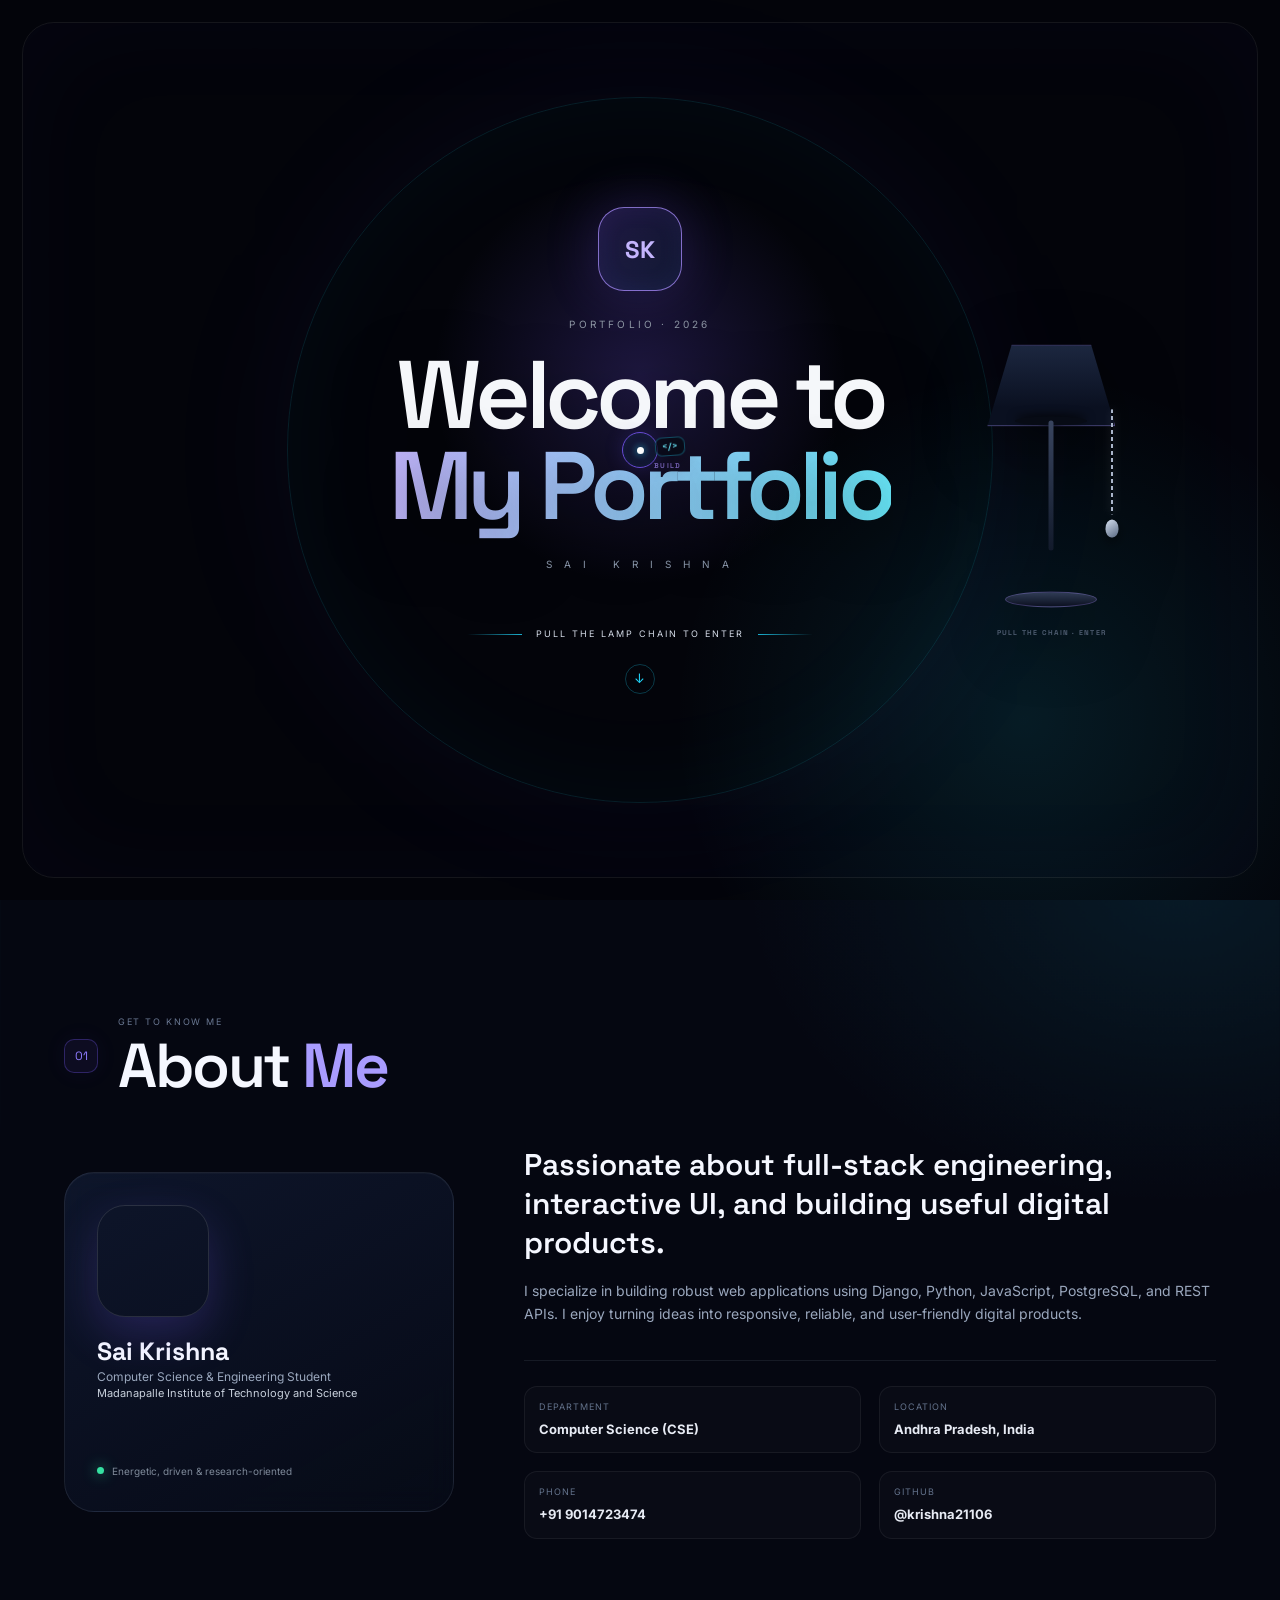
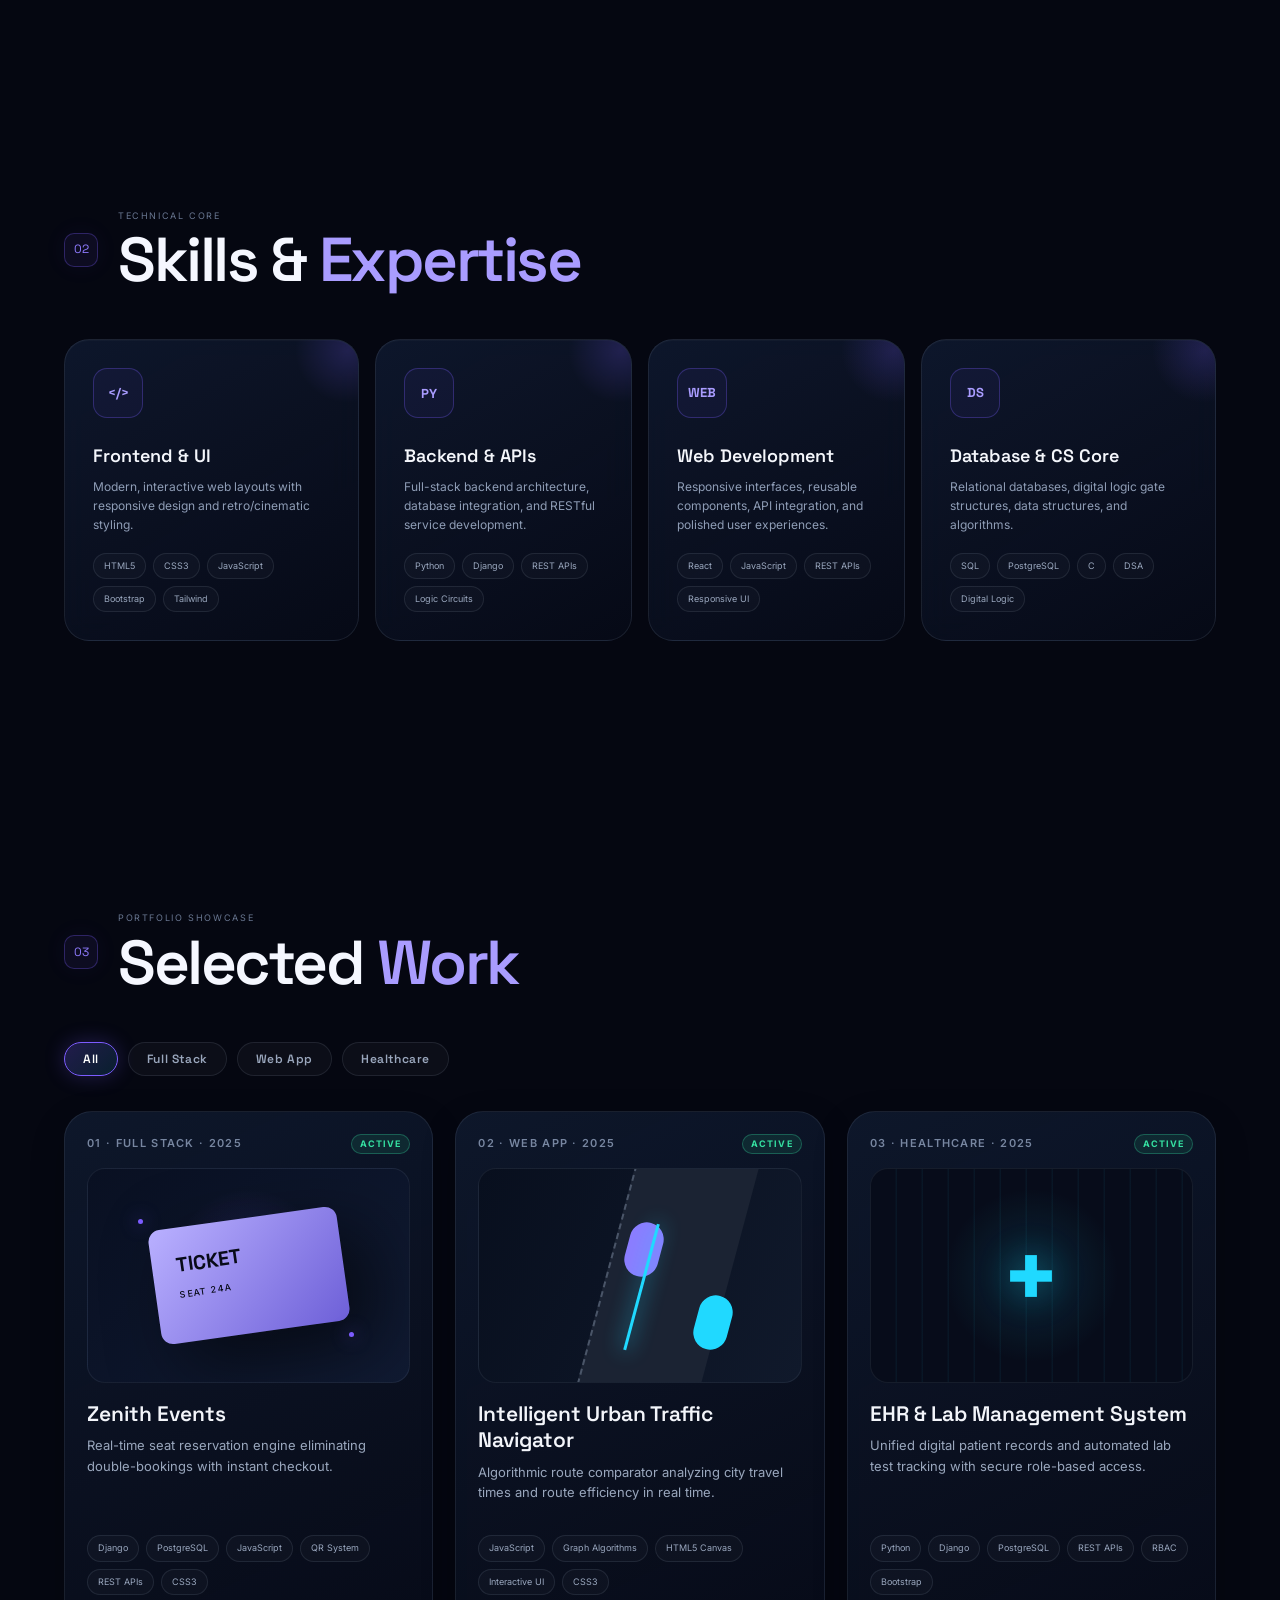
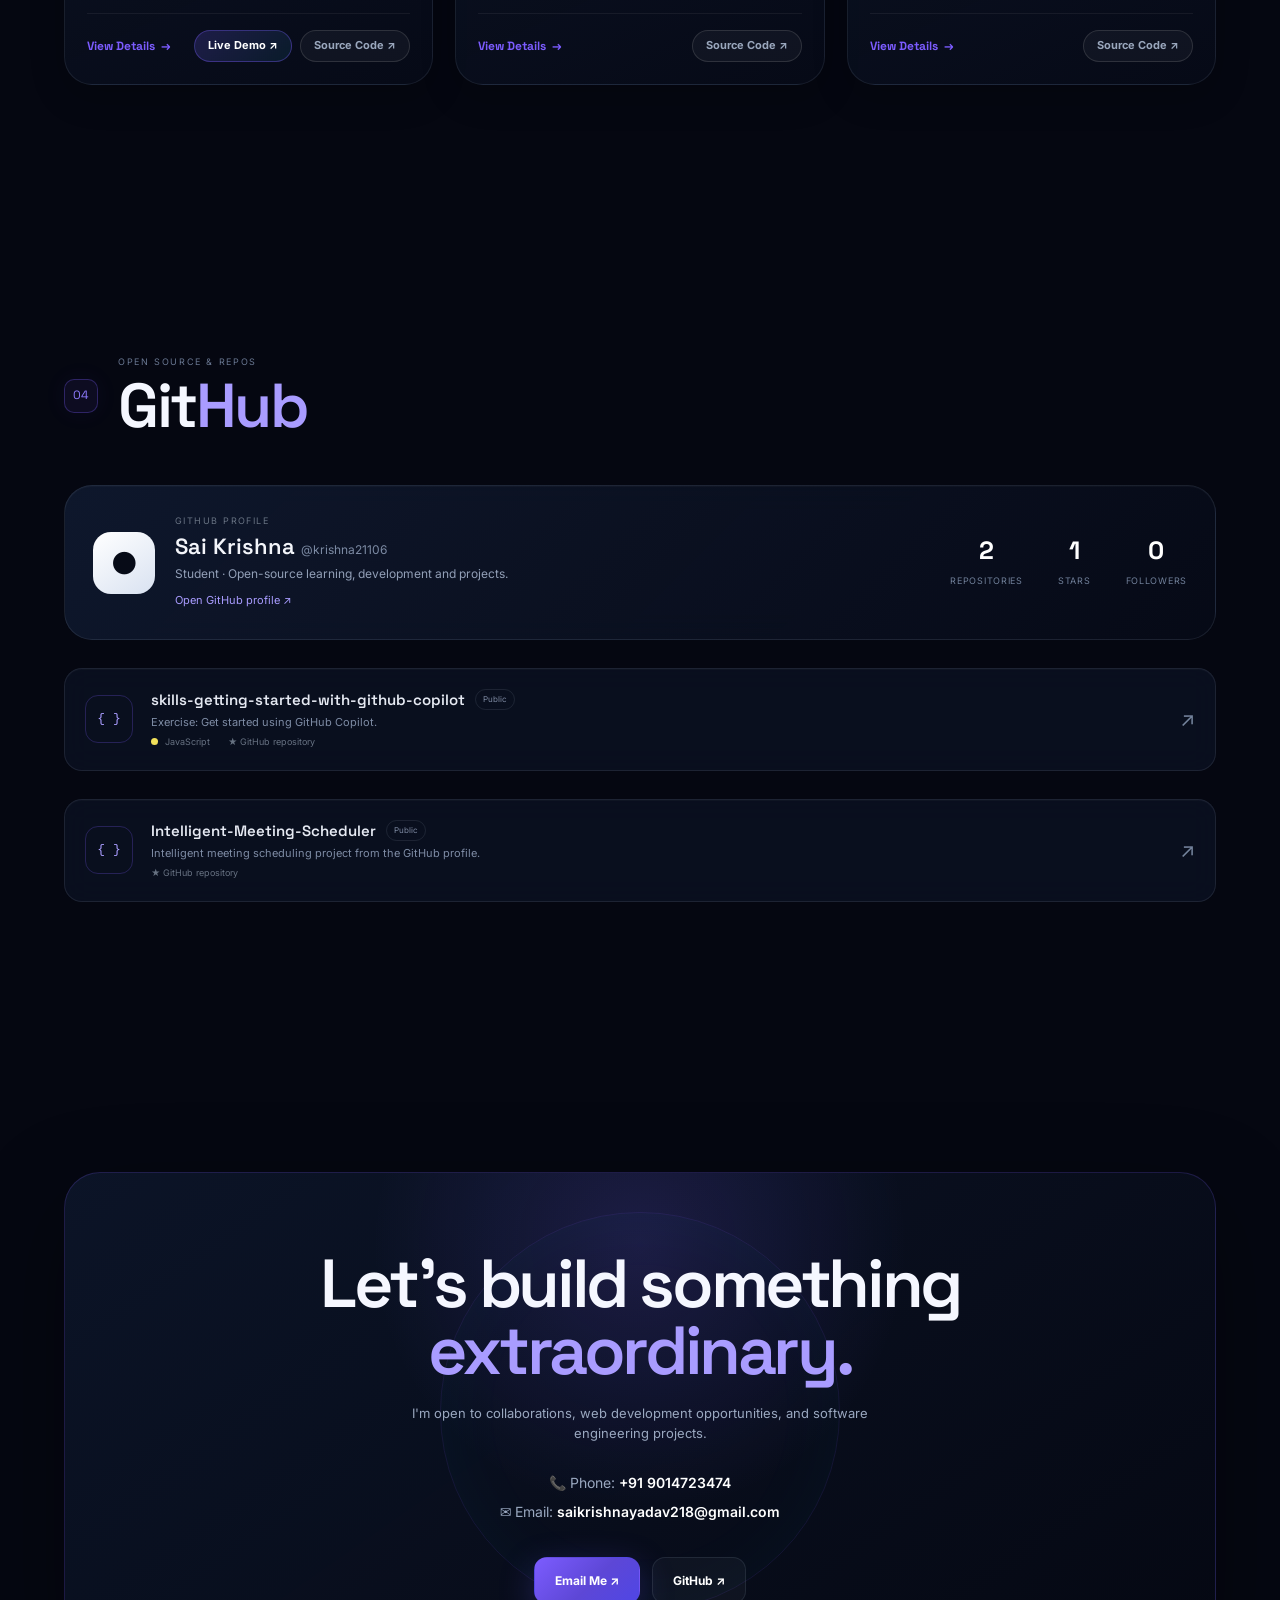
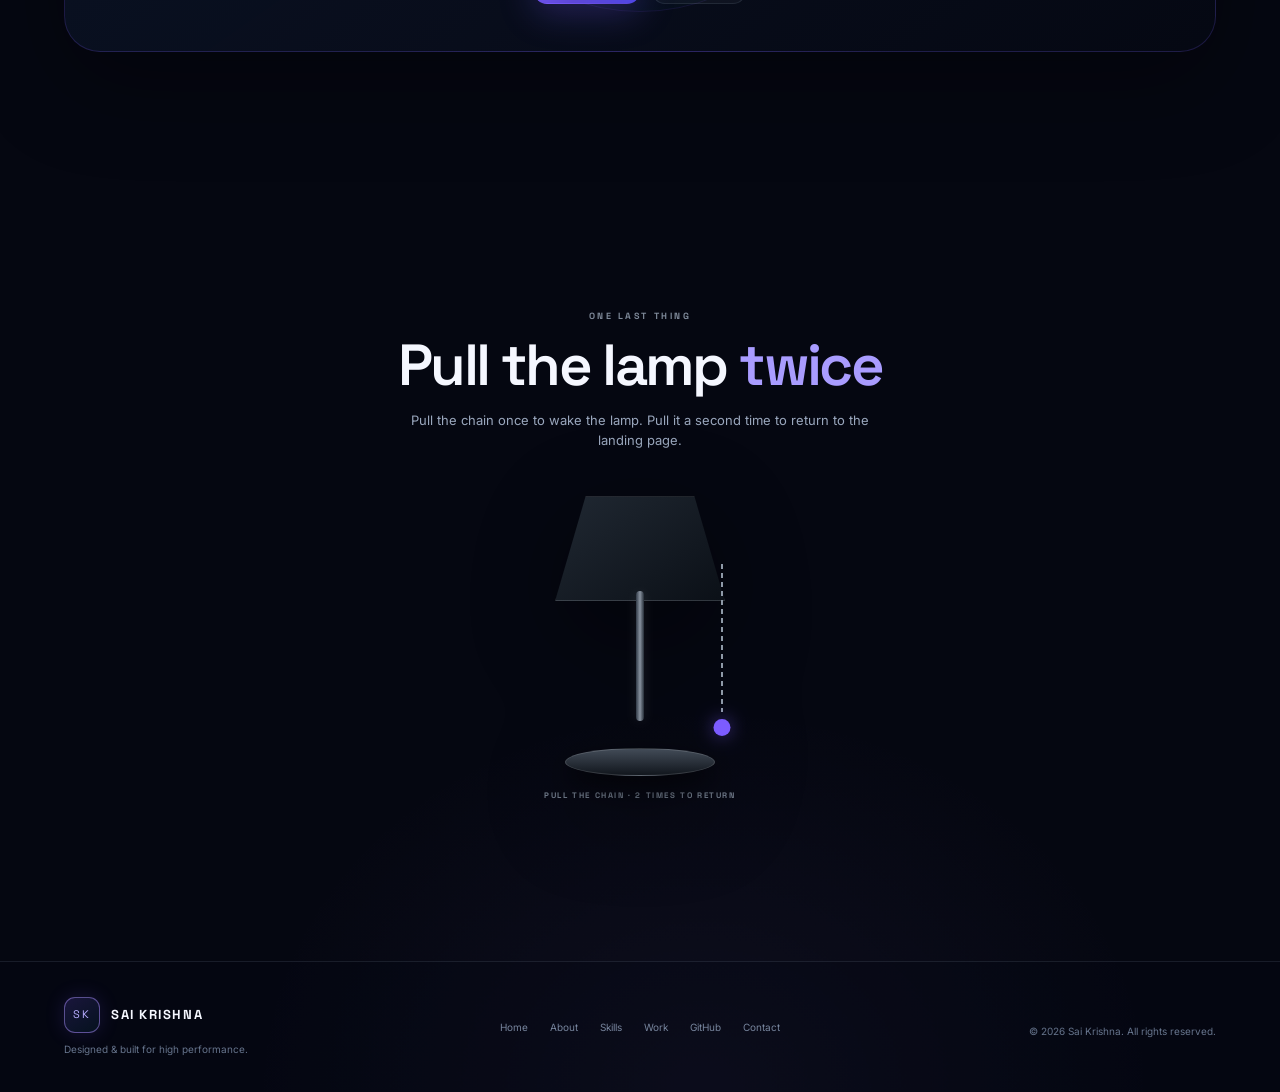
==== index.html @ b384d9ae "Update portfolio project" ====
<!DOCTYPE html>
<html lang="en">
<head>
  <meta charset="UTF-8" />
  <meta name="viewport" content="width=device-width, initial-scale=1.0" />
  <meta name="description" content="Sai Krishna — Computer Science & Engineering Student, Full-Stack Developer, and Interactive Web Portfolio." />
  <title>Sai Krishna | Computer Science Portfolio</title>
  <link rel="icon" href="data:image/svg+xml,<svg xmlns='http://www.w3.org/2000/svg' viewBox='0 0 100 100'><text y='.9em' font-size='90'>🚀</text></svg>">
  <link rel="preconnect" href="https://fonts.googleapis.com">
  <link rel="preconnect" href="https://fonts.gstatic.com" crossorigin>
  <link rel="preload" as="style" href="https://fonts.googleapis.com/css2?family=Inter:wght@400;500;600;700;800&family=Space+Grotesk:wght@500;600;700;800&display=swap">
  <link href="https://fonts.googleapis.com/css2?family=Inter:wght@400;500;600;700;800&family=Space+Grotesk:wght@500;600;700;800&display=swap" rel="stylesheet" media="print" onload="this.media='all'">
  <noscript><link rel="stylesheet" href="https://fonts.googleapis.com/css2?family=Inter:wght@400;500;600;700;800&family=Space+Grotesk:wght@500;600;700;800&display=swap"></noscript>
  <link rel="stylesheet" href="style.css" />
</head>
<body class="lamp-pending">
  <div class="welcome-screen" id="welcomeScreen" aria-label="Portfolio welcome screen">
    <div class="welcome-content">
      <div class="welcome-mark">SK</div>
      <p class="welcome-eyebrow">PORTFOLIO · 2026</p>
      <h1>Welcome to<br><span>My Portfolio</span></h1>
      <p class="welcome-name">S A I &nbsp; K R I S H N A</p>
      <div class="welcome-enter">
        <span class="welcome-line"></span>
        <span>PULL THE LAMP CHAIN TO ENTER</span>
        <span class="welcome-line"></span>
      </div>
      <div class="welcome-scroll">↓</div>
    </div>

    <div class="welcome-lamp" id="welcomeLamp" aria-hidden="true">
      <div class="lamp-shade">
        <span class="lamp-glow"></span>
      </div>
      <div class="lamp-stem"></div>
      <div class="lamp-base"></div>
      <button class="lamp-chain" id="lampChain" tabindex="0" type="button" aria-label="Pull lamp chain to enter portfolio">
        <span class="chain-line"></span>
        <span class="chain-knob"></span>
      </button>
      <span class="lamp-hint">PULL THE CHAIN · ENTER</span>
    </div>
  </div>

  <canvas id="space"></canvas>
  <div class="cursor-glow" id="cursorGlow"></div>

  <!-- Creative Web-Developer Cursor -->
  <div class="dev-cursor" id="devCursor" aria-hidden="true">
    <span class="cursor-core"></span>
    <span class="cursor-ring"></span>
    <span class="cursor-code">&lt;/&gt;</span>
    <span class="cursor-label">BUILD</span>
  </div>

  <header class="navbar" id="navbar">
    <a class="brand" href="#home"><span>SK</span><b>SAI KRISHNA</b></a>
    <button class="menu-btn" id="menuBtn" type="button" aria-label="Toggle navigation menu" aria-expanded="false" aria-controls="navLinks">☰</button>
    <nav id="navLinks" aria-label="Main Navigation">
      <a href="#home" class="active">Home</a>
      <a href="#about">About</a>
      <a href="#skills">Skills</a>
      <a href="#projects">Work</a>
      <a href="#github">GitHub</a>
      <a href="#contact">Contact</a>
    </nav>
    <a class="nav-cta magnetic" href="#contact">Let's Talk <span>↗</span></a>
  </header>

  <main>
    <section class="hero section" id="home">
      <!-- Cinematic Ambient Light Bloom -->
      <div class="hero-light-bloom" id="heroLightBloom" aria-hidden="true"></div>

      <div class="hero-copy" id="heroCopy">
        <div class="hero-badge"><i class="pulse-dot"></i><span>OPEN TO OPPORTUNITIES</span><b>2026</b></div>
        <div class="eyebrow"><i class="pulse-dot"></i> COMPUTER SCIENCE & ENGINEERING · CSE</div>
        <div class="hero-heading-group">
          <span class="hero-greeting">Hi, I'm</span>
          <h1 class="hero-name" id="heroName" aria-label="Sai Krishna">Sai Krishna</h1>
        </div>
        <h2 class="hero-tagline">Building <span class="typewriter-text"><span id="typewriter"></span><span class="cursor-pipe">|</span></span> digital experiences.</h2>
        <p class="hero-text">A Computer Science student passionate about full-stack web applications, interactive interfaces, backend development, and practical software projects.</p>
        <div class="hero-actions">
          <a class="btn primary magnetic" href="#projects">Explore Work <span class="arrow">→</span></a>
          <a class="btn ghost magnetic" href="https://github.com/krishna21106" target="_blank" rel="noopener">GitHub Profile ↗</a>
        </div>
        <div class="quick-stats">
          <div><strong>GITHUB</strong><small>@krishna21106</small></div>
          <div><strong>CSE</strong><small>Department</small></div>
          <div><strong class="gradient-text">WEB DEV</strong><small>Development Focus</small></div>
        </div>
      </div>

      <div class="hero-visual" id="heroVisual">
        <div class="orbit orbit-a"></div>
        <div class="orbit orbit-b"></div>
        <div class="orbit orbit-c"></div>
        <div class="core-card tilt" id="heroCoreCard">
          <div class="core-grid"></div>
          <div class="core">
            <span class="core-ring ring-1"></span>
            <span class="core-ring ring-2"></span>
            <span class="core-ring ring-3"></span>
            <!-- Animated SVG Gradient Stroke Ring -->
            <svg class="portrait-ring-svg" viewBox="0 0 260 260" aria-hidden="true">
              <defs>
                <linearGradient id="ringGrad" x1="0%" y1="0%" x2="100%" y2="100%">
                  <stop offset="0%" stop-color="#7c5cff" />
                  <stop offset="50%" stop-color="#20d9ff" />
                  <stop offset="100%" stop-color="#a78bfa" />
                </linearGradient>
              </defs>
              <circle class="portrait-ring-circle" cx="130" cy="130" r="126" />
            </svg>
            <button class="core-letter profile-core profile-reveal-target" id="profileReveal" type="button" aria-label="Touch to reveal profile image">
              <img src="assets/profile.png" alt="Sai Krishna - Computer Science Student" decoding="async" loading="lazy" />
              <span class="profile-reveal-hint"><b>+</b><small>TOUCH<br>TO REVEAL</small></span>
            </button>
          </div>
          <span class="node node-1 float-anim">Django</span>
          <span class="node node-2 float-anim delay-1">JavaScript</span>
          <span class="node node-3 float-anim delay-2">Python</span>
          <span class="node node-4 float-anim delay-3">PostgreSQL</span>
          <div class="profile-caption"><span>SAI KRISHNA</span><b>CREATIVE ENGINEER</b></div>
          <div class="visual-label"><span>PORTFOLIO STATUS</span><b class="online-pulse">● AVAILABLE</b></div>
        </div>
      </div>
    </section>

    <section class="section about" id="about">
      <div class="section-heading reveal" style="--i: 0">
        <span class="section-number">01</span>
        <div><p>GET TO KNOW ME</p><h2>About <span>Me</span></h2></div>
      </div>
      <div class="about-grid">
        <div class="about-card glass reveal tilt" style="--i: 1">
          <div class="avatar"><img src="assets/profile.png" alt="Sai Krishna portrait" decoding="async" loading="lazy" /></div>
          <div>
            <h3>Sai Krishna</h3>
            <p>Computer Science & Engineering Student</p>
            <p class="college-name">Madanapalle Institute of Technology and Science</p>
          </div>
          <div class="status"><i class="pulse-dot"></i> Energetic, driven & research-oriented</div>
        </div>
        <div class="about-copy reveal" style="--i: 2">
          <p class="lead">Passionate about full-stack engineering, interactive UI, and building useful digital products.</p>
          <p>I specialize in building robust web applications using Django, Python, JavaScript, PostgreSQL, and REST APIs. I enjoy turning ideas into responsive, reliable, and user-friendly digital products.</p>
          <div class="info-row">
            <div><span>Department</span><b>Computer Science (CSE)</b></div>
            <div><span>Location</span><b>Andhra Pradesh, India</b></div>
            <div><span>Phone</span><b>+91 9014723474</b></div>
            <div><span>GitHub</span><b>@krishna21106</b></div>
          </div>
        </div>
      </div>
    </section>

    <section class="section" id="skills">
      <div class="section-heading reveal" style="--i: 0">
        <span class="section-number">02</span>
        <div><p>TECHNICAL CORE</p><h2>Skills & <span>Expertise</span></h2></div>
      </div>
      <div class="skills-grid">
        <article class="skill-card glass reveal tilt" style="--i: 1">
          <div class="skill-icon">&lt;/&gt;</div>
          <h3>Frontend & UI</h3>
          <p>Modern, interactive web layouts with responsive design and retro/cinematic styling.</p>
          <div class="chips"><span>HTML5</span><span>CSS3</span><span>JavaScript</span><span>Bootstrap</span><span>Tailwind</span></div>
        </article>
        <article class="skill-card glass reveal tilt" style="--i: 2">
          <div class="skill-icon">PY</div>
          <h3>Backend & APIs</h3>
          <p>Full-stack backend architecture, database integration, and RESTful service development.</p>
          <div class="chips"><span>Python</span><span>Django</span><span>REST APIs</span><span>Logic Circuits</span></div>
        </article>
        <article class="skill-card glass reveal tilt" style="--i: 3">
          <div class="skill-icon">WEB</div>
          <h3>Web Development</h3>
          <p>Responsive interfaces, reusable components, API integration, and polished user experiences.</p>
          <div class="chips"><span>React</span><span>JavaScript</span><span>REST APIs</span><span>Responsive UI</span></div>
        </article>
        <article class="skill-card glass reveal tilt" style="--i: 4">
          <div class="skill-icon">DS</div>
          <h3>Database & CS Core</h3>
          <p>Relational databases, digital logic gate structures, data structures, and algorithms.</p>
          <div class="chips"><span>SQL</span><span>PostgreSQL</span><span>C</span><span>DSA</span><span>Digital Logic</span></div>
        </article>
      </div>
    </section>

    <section class="section projects" id="projects">
      <div class="section-heading reveal" style="--i: 0">
        <span class="section-number">03</span>
        <div><p>PORTFOLIO SHOWCASE</p><h2>Selected <span>Work</span></h2></div>
      </div>

      <div class="project-filters reveal" style="--i: 1" role="tablist" aria-label="Filter projects by category">
        <button class="filter-pill active" data-filter="all" type="button" role="tab" aria-selected="true">All</button>
        <button class="filter-pill" data-filter="Full Stack" type="button" role="tab" aria-selected="false">Full Stack</button>
        <button class="filter-pill" data-filter="Web App" type="button" role="tab" aria-selected="false">Web App</button>
        <button class="filter-pill" data-filter="Healthcare" type="button" role="tab" aria-selected="false">Healthcare</button>
      </div>

      <div class="project-grid" id="projectGrid" aria-live="polite">
        <!-- Data-driven project cards rendered via script.js -->
      </div>
    </section>

    <section class="section github-section" id="github">
      <div class="section-heading reveal" style="--i: 0">
        <span class="section-number">04</span>
        <div><p>OPEN SOURCE & REPOS</p><h2>Git<span>Hub</span></h2></div>
      </div>
      <div class="github-card glass reveal tilt" style="--i: 1">
        <div class="github-main">
          <div class="github-mark">●</div>
          <div>
            <p class="muted">GITHUB PROFILE</p>
            <h3>Sai Krishna <span>@krishna21106</span></h3>
            <p>Student · Open-source learning, development and projects.</p>
            <a href="https://github.com/krishna21106" target="_blank" rel="noopener" class="text-link">Open GitHub profile ↗</a>
          </div>
        </div>
        <div class="github-stats">
          <div><strong id="repoCount" class="stat-counter">2</strong><span>Repositories</span></div>
          <div><strong id="starCount" class="stat-counter">1</strong><span>Stars</span></div>
          <div><strong id="followCount" class="stat-counter">—</strong><span>Followers</span></div>
        </div>
      </div>
      <div id="githubRepos" class="github-repos">
        <div class="repo-card glass reveal tilt" style="--i: 2">
          <div class="repo-icon">{ }</div>
          <div class="repo-content">
            <div class="repo-title"><a href="https://github.com/krishna21106/skills-getting-started-with-github-copilot" target="_blank" rel="noopener">skills-getting-started-with-github-copilot</a><span class="public">Public</span></div>
            <p>Exercise: Get started using GitHub Copilot.</p>
            <div class="repo-meta"><span><i class="dot js"></i> JavaScript</span><span>★ GitHub repository</span></div>
          </div>
          <a class="repo-arrow" href="https://github.com/krishna21106/skills-getting-started-with-github-copilot" target="_blank" rel="noopener" aria-label="Open repository on GitHub">↗</a>
        </div>
        <div class="repo-card glass reveal tilt" style="--i: 3">
          <div class="repo-icon">{ }</div>
          <div class="repo-content">
            <div class="repo-title"><a href="https://github.com/krishna21106/Intelligent-Meeting-Scheduler" target="_blank" rel="noopener">Intelligent-Meeting-Scheduler</a><span class="public">Public</span></div>
            <p>Intelligent meeting scheduling project from the GitHub profile.</p>
            <div class="repo-meta"><span>★ GitHub repository</span></div>
          </div>
          <a class="repo-arrow" href="https://github.com/krishna21106/Intelligent-Meeting-Scheduler" target="_blank" rel="noopener" aria-label="Open repository on GitHub">↗</a>
        </div>
      </div>
    </section>

    <section class="section contact" id="contact">
      <div class="contact-box reveal" style="--i: 0">
        <div class="contact-orb"></div>
        <p class="eyebrow">GET IN TOUCH</p>
        <h2>Let's build something<br><span>extraordinary.</span></h2>
        <p>I'm open to collaborations, web development opportunities, and software engineering projects.</p>

        <div class="contact-info-list">
          <p>📞 Phone: <a href="tel:+919014723474" class="copy-field" data-copy="+919014723474">+91 9014723474</a></p>
          <p>✉️ Email: <a href="mailto:saikrishnayadav218@gmail.com" class="copy-field" data-copy="saikrishnayadav218@gmail.com">saikrishnayadav218@gmail.com</a></p>
        </div>

        <div class="contact-actions">
          <a class="btn primary magnetic" href="mailto:saikrishnayadav218@gmail.com">Email Me ↗</a>
          <a class="btn ghost magnetic" href="https://github.com/krishna21106" target="_blank" rel="noopener">GitHub ↗</a>
        </div>
      </div>
    </section>
  </main>

  <section class="return-lamp-section" aria-label="Return to landing page">
    <div class="return-lamp-wrap">
      <p class="return-lamp-eyebrow">ONE LAST THING</p>
      <h2>Pull the lamp <span>twice</span></h2>
      <p class="return-lamp-copy">Pull the chain once to wake the lamp. Pull it a second time to return to the landing page.</p>
      <div class="return-lamp" id="returnLamp">
        <div class="return-lamp-shade"><span></span></div>
        <div class="return-lamp-stem"></div>
        <div class="return-lamp-base"></div>
        <button class="return-lamp-chain" id="returnLampChain" type="button" aria-label="Pull lamp chain twice to return to landing page">
          <span class="return-chain-line"></span>
          <span class="return-chain-knob"></span>
        </button>
      </div>
      <span class="return-lamp-hint" id="returnLampHint">PULL THE CHAIN · 2 TIMES TO RETURN</span>
    </div>
  </section>

  <!-- Accessible Project Details Modal -->
  <div class="modal-backdrop" id="projectModal" role="dialog" aria-modal="true" aria-labelledby="modalTitle" aria-describedby="modalOutcome" aria-hidden="true">
    <div class="modal-window glass" role="document">
      <button class="modal-close" id="modalCloseBtn" type="button" aria-label="Close project details modal">&times;</button>
      <div class="modal-header">
        <div class="modal-meta">
          <span class="modal-tag" id="modalCategory">Category</span>
          <span class="modal-year" id="modalYear">Year</span>
        </div>
        <h2 id="modalTitle">Project Title</h2>
        <p class="modal-outcome" id="modalOutcome">One-line outcome</p>
      </div>
      <div class="modal-scroll-area">
        <div class="modal-section">
          <h4>The Problem</h4>
          <p id="modalProblem">Problem statement</p>
        </div>
        <div class="modal-section">
          <h4>The Solution</h4>
          <p id="modalSolution">Solution details</p>
        </div>
        <div class="modal-section">
          <h4>My Role</h4>
          <p id="modalRole">Role details</p>
        </div>
        <div class="modal-section">
          <h4>Key Features</h4>
          <ul class="modal-feature-list" id="modalFeatures"></ul>
        </div>
        <div class="modal-section">
          <h4>Key Metrics & Impact</h4>
          <p class="modal-metric-badge" id="modalMetrics">TODO: add real metric</p>
        </div>
        <div class="modal-section">
          <h4>Technologies Used</h4>
          <div class="chips" id="modalTech"></div>
        </div>
      </div>
      <div class="modal-footer" id="modalFooter">
        <!-- Rendered action links -->
      </div>
    </div>
  </div>

  <footer>
    <div><a class="brand" href="#home"><span>SK</span><b>SAI KRISHNA</b></a><p>Designed & built for high performance.</p></div>
    <div class="footer-links">
      <a href="#home">Home</a>
      <a href="#about">About</a>
      <a href="#skills">Skills</a>
      <a href="#projects">Work</a>
      <a href="#github">GitHub</a>
      <a href="#contact">Contact</a>
    </div>
    <p class="copyright">© <span id="year"></span> Sai Krishna. All rights reserved.</p>
  </footer>

  <button class="top-btn magnetic" id="topBtn" aria-label="Back to top">↑</button>
  <script src="script.js"></script>
</body>
</html>
---- style.css ----
/* =========================================================
   SAI KRISHNA PORTFOLIO — STYLESHEET
   Clean Vanilla CSS · Performance & Interaction Optimized
   ========================================================= */

:root {
  --bg: #050711;
  --bg2: #080d1c;
  --panel: rgba(13, 20, 38, 0.72);
  --panel2: rgba(18, 27, 49, 0.78);
  --text: #f5f7ff;
  --muted: #9aa7bd;
  --line: rgba(148, 163, 184, 0.14);
  --accent: #7c5cff;
  --accent2: #20d9ff;
  --accent3: #a78bfa;
  --success: #35e0a1;
  --radius: 22px;

  /* Standardized Transition Variables */
  --ease-out: cubic-bezier(0.22, 1, 0.36, 1);
  --ease-spring: cubic-bezier(0.16, 1, 0.3, 1);
  --ease-cinematic: cubic-bezier(0.16, 1, 0.3, 1);
  --ease-bloom: cubic-bezier(0.25, 1, 0.5, 1);
  --dur-fast: 0.2s;
  --dur-med: 0.45s;
  --dur-slow: 0.8s;
}

* {
  box-sizing: border-box;
  margin: 0;
  padding: 0;
  scrollbar-width: thin;
  scrollbar-color: #6d5ce7 #050711;
}

::selection {
  background: rgba(124, 92, 255, 0.35);
  color: #fff;
}

html {
  background: var(--bg);
  scroll-behavior: smooth;
  scroll-padding-top: 84px;
}

body {
  font-family: Inter, system-ui, -apple-system, sans-serif;
  background:
    radial-gradient(900px 600px at 10% 5%, rgba(124, 92, 255, 0.14), transparent 65%),
    radial-gradient(700px 520px at 92% 15%, rgba(32, 217, 255, 0.09), transparent 62%),
    radial-gradient(700px 600px at 55% 100%, rgba(167, 139, 250, 0.06), transparent 65%),
    #050711;
  color: var(--text);
  line-height: 1.6;
  overflow-x: hidden;
}

body:before {
  content: "";
  position: fixed;
  inset: 0;
  background:
    radial-gradient(circle at 30% 25%, rgba(124, 92, 255, 0.08), transparent 32%),
    radial-gradient(circle at 75% 70%, rgba(32, 217, 255, 0.06), transparent 34%);
  pointer-events: none;
  z-index: -2;
}

body:after {
  content: "";
  position: fixed;
  inset: 0;
  pointer-events: none;
  z-index: -3;
  opacity: 0.28;
  background-image:
    linear-gradient(rgba(255, 255, 255, 0.025) 1px, transparent 1px),
    linear-gradient(90deg, rgba(255, 255, 255, 0.025) 1px, transparent 1px);
  background-size: 80px 80px;
  mask-image: linear-gradient(to bottom, #000, transparent 85%);
}

a {
  color: inherit;
  text-decoration: none;
}

button {
  font: inherit;
}

/* Background Particle Canvas */
#space {
  position: fixed;
  inset: 0;
  width: 100%;
  height: 100%;
  z-index: -1;
  opacity: 0.35;
  pointer-events: none;
}

/* Cursor Glow Orb */
.cursor-glow {
  position: fixed;
  width: 420px;
  height: 420px;
  background: radial-gradient(circle, rgba(124, 92, 255, 0.13), rgba(32, 217, 255, 0.04) 35%, transparent 70%);
  border-radius: 50%;
  pointer-events: none;
  transform: translate3d(-50%, -50%, 0);
  z-index: 0;
  filter: blur(12px);
  opacity: 1;
  transition: opacity var(--dur-fast) ease;
}

/* =========================================================
   CREATIVE DEVELOPER CURSOR
   ========================================================= */
@media (pointer: fine) {
  body, body * {
    cursor: none !important;
  }

  .dev-cursor {
    position: fixed;
    left: 0;
    top: 0;
    width: 1px;
    height: 1px;
    z-index: 20000;
    pointer-events: none;
    transform: translate3d(0, 0, 0);
  }

  .cursor-core {
    position: absolute;
    width: 7px;
    height: 7px;
    left: -3.5px;
    top: -3.5px;
    border-radius: 50%;
    background: #fff;
    box-shadow: 0 0 10px #20d9ff, 0 0 24px rgba(124, 92, 255, 0.9);
    transition: transform var(--dur-fast) var(--ease-out), background-color var(--dur-fast) ease;
  }

  .cursor-ring {
    position: absolute;
    width: 36px;
    height: 36px;
    left: -18px;
    top: -18px;
    border: 1px solid rgba(124, 92, 255, 0.8);
    border-radius: 50%;
    box-shadow: inset 0 0 12px rgba(32, 217, 255, 0.12), 0 0 20px rgba(124, 92, 255, 0.15);
    transition: transform var(--dur-fast) var(--ease-out), border-color var(--dur-fast) ease;
  }

  .cursor-code {
    position: absolute;
    left: 15px;
    top: -13px;
    padding: 4px 6px;
    border: 1px solid rgba(32, 217, 255, 0.35);
    border-radius: 7px;
    background: rgba(5, 8, 18, 0.85);
    color: #67e8f9;
    font: 700 9px/1 "Space Grotesk", monospace;
    letter-spacing: .05em;
    box-shadow: 0 7px 20px rgba(0, 0, 0, 0.3);
    opacity: 0.9;
    transform: translate3d(0, 0, 0) rotate(-4deg);
    transition: transform var(--dur-fast) var(--ease-out), opacity var(--dur-fast) ease;
  }

  .cursor-label {
    position: absolute;
    left: 14px;
    top: 12px;
    font: 700 7px/1 "Space Grotesk", monospace;
    letter-spacing: .18em;
    color: #a78bfa;
    opacity: 0.65;
    transition: opacity var(--dur-fast) ease;
  }

  .dev-cursor.is-hover .cursor-ring {
    transform: scale(1.6) rotate(45deg);
    border-color: #20d9ff;
  }

  .dev-cursor.is-hover .cursor-core {
    transform: scale(1.6);
    background: #c4b5fd;
  }

  .dev-cursor.is-hover .cursor-code {
    transform: translate3d(4px, -4px, 0) rotate(4deg) scale(1.08);
    border-color: rgba(167, 139, 250, 0.65);
    opacity: 1;
  }

  .dev-cursor.is-click .cursor-ring {
    animation: cursorClick 0.45s ease-out;
  }

  @keyframes cursorClick {
    0% { transform: scale(0.7) rotate(45deg); opacity: 1; }
    100% { transform: scale(1.5) rotate(45deg); opacity: 0; }
  }

  .dev-cursor.is-hidden {
    opacity: 0;
  }

  /* Warm lamp cursor mode once lamp chain is pulled */
  body.lamp-mode .cursor-core {
    background: #ffe3a0;
    box-shadow: 0 0 10px #ffd166, 0 0 28px rgba(255, 166, 54, 0.95);
  }

  body.lamp-mode .cursor-ring {
    border-color: rgba(255, 194, 87, 0.95);
    box-shadow: inset 0 0 14px rgba(255, 214, 125, 0.14), 0 0 24px rgba(255, 164, 54, 0.22);
  }

  body.lamp-mode .cursor-code {
    color: #ffd166;
    border-color: rgba(255, 193, 76, 0.55);
    background: rgba(22, 13, 5, 0.88);
  }

  body.lamp-mode .cursor-label {
    color: #ffcf70;
  }

  body.lamp-mode .dev-cursor.is-hover .cursor-ring {
    border-color: #ffe0a0;
  }
}

@media (pointer: coarse) {
  .dev-cursor { display: none; }
}

/* =========================================================
   WELCOME SCREEN & LANDING LAMP INTERACTION
   ========================================================= */
.welcome-screen {
  position: fixed;
  inset: 0;
  z-index: 10000;
  display: grid;
  place-items: center;
  overflow: hidden;
  background:
    radial-gradient(circle at 50% 42%, rgba(124, 92, 255, 0.22), transparent 25%),
    radial-gradient(circle at 80% 80%, rgba(32, 217, 255, 0.11), transparent 28%),
    #03040a;
  opacity: 1;
  visibility: visible;
  transition: opacity var(--dur-slow) var(--ease-out), visibility var(--dur-slow);
}

.welcome-screen:before {
  content: "";
  position: absolute;
  inset: 22px;
  border: 1px solid rgba(255, 255, 255, 0.07);
  border-radius: 32px;
  box-shadow: inset 0 0 120px rgba(124, 92, 255, 0.035);
  pointer-events: none;
}

.welcome-screen:after {
  content: "";
  position: absolute;
  width: 55vw;
  height: 55vw;
  max-width: 720px;
  max-height: 720px;
  border: 1px solid rgba(32, 217, 255, 0.12);
  border-radius: 50%;
  box-shadow: 0 0 150px rgba(124, 92, 255, 0.06), inset 0 0 120px rgba(32, 217, 255, 0.04);
  animation: welcomeOrbit 16s linear infinite;
  pointer-events: none;
}

.welcome-screen.entered {
  opacity: 0;
  visibility: hidden;
  pointer-events: none;
}

.welcome-content {
  position: relative;
  z-index: 2;
  text-align: center;
  padding: 30px;
  animation: welcomeIn 1.1s var(--ease-out) both;
}

.welcome-mark {
  width: 84px;
  height: 84px;
  margin: 0 auto 25px;
  display: grid;
  place-items: center;
  border: 1px solid rgba(167, 139, 250, 0.75);
  border-radius: 26px;
  color: #c4b5fd;
  background: linear-gradient(145deg, rgba(124, 92, 255, 0.2), rgba(32, 217, 255, 0.06));
  font: 700 24px "Space Grotesk", sans-serif;
  box-shadow: 0 0 55px rgba(124, 92, 255, 0.2), inset 0 0 25px rgba(124, 92, 255, 0.08);
  animation: welcomePulse 2.8s ease-in-out infinite;
}

.welcome-eyebrow {
  color: #8c95a3;
  font-size: 10px;
  letter-spacing: .32em;
  margin-bottom: 18px;
}

.welcome-content h1 {
  font: 600 clamp(52px, 8vw, 96px)/0.95 "Space Grotesk", sans-serif;
  letter-spacing: -.06em;
  color: #f5f7fa;
  text-shadow: 0 18px 70px rgba(0, 0, 0, 0.45);
}

.welcome-content h1 span {
  background: linear-gradient(100deg, #c4b5fd, #67e8f9);
  -webkit-background-clip: text;
  background-clip: text;
  -webkit-text-fill-color: transparent;
}

.welcome-name {
  margin-top: 24px;
  color: #8895a8;
  font-size: 10px;
  letter-spacing: .45em;
}

.welcome-enter {
  margin-top: 55px;
  display: flex;
  align-items: center;
  justify-content: center;
  gap: 14px;
  color: #c3cad6;
  font-size: 9px;
  letter-spacing: .22em;
  animation: welcomeHint 2s ease-in-out infinite;
}

.welcome-enter span:nth-child(2) {
  color: #d4dbe7;
  text-shadow: 0 0 14px rgba(255, 255, 255, 0.08);
}

.welcome-line {
  width: 55px;
  height: 1px;
  background: linear-gradient(90deg, transparent, rgba(32, 217, 255, 0.8));
}

.welcome-line:last-child {
  background: linear-gradient(90deg, rgba(32, 217, 255, 0.8), transparent);
}

.welcome-scroll {
  margin: 22px auto 0;
  width: 30px;
  height: 30px;
  display: grid;
  place-items: center;
  border: 1px solid rgba(32, 217, 255, 0.25);
  border-radius: 50%;
  color: #20d9ff;
  font-size: 13px;
}

@keyframes welcomeIn {
  from { opacity: 0; transform: translate3d(0, 24px, 0) scale(0.97); }
  to { opacity: 1; transform: translate3d(0, 0, 0) scale(1); }
}

@keyframes welcomePulse {
  0%, 100% { transform: scale(1); box-shadow: 0 0 35px rgba(124, 92, 255, 0.15); }
  50% { transform: scale(1.05); box-shadow: 0 0 65px rgba(124, 92, 255, 0.3); }
}

@keyframes welcomeOrbit {
  to { transform: rotate(360deg); }
}

@keyframes welcomeHint {
  0%, 100% { opacity: 0.6; transform: translate3d(0, 0, 0); }
  50% { opacity: 1; transform: translate3d(0, 4px, 0); }
}

/* Landing Lamp */
.welcome-lamp {
  position: absolute;
  z-index: 3;
  right: clamp(7vw, 12vw, 16vw);
  top: 50%;
  width: 150px;
  height: 280px;
  transform: translateY(-42%);
  pointer-events: none;
  filter: drop-shadow(0 20px 35px rgba(0, 0, 0, 0.45));
}

.lamp-shade {
  position: absolute;
  left: 50%;
  top: 12px;
  width: 128px;
  height: 82px;
  transform: translateX(-50%);
  background: linear-gradient(180deg, #1c2740, #0a1020 78%);
  clip-path: polygon(19% 0, 81% 0, 100% 100%, 0 100%);
  border: 1px solid rgba(167, 139, 250, 0.4);
  transition: background-color var(--dur-slow) ease, box-shadow var(--dur-slow) ease;
}

.lamp-shade:after {
  content: "";
  position: absolute;
  left: 50%;
  bottom: 0;
  width: 72px;
  height: 9px;
  transform: translateX(-50%);
  border-radius: 50%;
  background: #070b15;
  box-shadow: 0 -2px 8px rgba(0, 0, 0, 0.7);
}

.lamp-glow {
  position: absolute;
  left: 50%;
  bottom: -7px;
  width: 95px;
  height: 120px;
  transform: translateX(-50%);
  background: radial-gradient(ellipse at top, rgba(255, 221, 125, 0.95), rgba(255, 183, 77, 0.32) 35%, transparent 72%);
  opacity: 0;
  filter: blur(4px);
  transition: opacity var(--dur-slow) ease;
}

.lamp-stem {
  position: absolute;
  left: 50%;
  top: 88px;
  width: 5px;
  height: 130px;
  transform: translateX(-50%);
  border-radius: 99px;
  background: linear-gradient(#39455f, #121a2b);
}

.lamp-base {
  position: absolute;
  left: 50%;
  bottom: 5px;
  width: 92px;
  height: 16px;
  transform: translateX(-50%);
  border-radius: 50%;
  background: linear-gradient(180deg, #303c55, #0b1020);
  border: 1px solid rgba(167, 139, 250, 0.3);
}

.lamp-chain {
  position: absolute;
  left: 50%;
  top: 77px;
  width: 26px;
  height: 140px;
  transform: translateX(48px);
  border: 0;
  background: transparent;
  padding: 0;
  pointer-events: auto;
  cursor: pointer;
}

.chain-line {
  position: absolute;
  left: 50%;
  top: 0;
  width: 2px;
  height: 105px;
  transform: translateX(-50%);
  background: repeating-linear-gradient(180deg, #aab5ca 0 4px, transparent 4px 7px);
  box-shadow: 0 0 8px rgba(255, 255, 255, 0.15);
  transform-origin: top;
  transition: transform var(--dur-fast) var(--ease-out);
}

.chain-knob {
  position: absolute;
  left: 50%;
  bottom: 12px;
  width: 13px;
  height: 18px;
  transform: translateX(-50%);
  border-radius: 50% 50% 45% 45%;
  background: linear-gradient(145deg, #d6e0f0, #596982);
  box-shadow: 0 5px 12px rgba(0, 0, 0, 0.5);
  transition: transform var(--dur-fast) var(--ease-out), box-shadow var(--dur-fast) ease;
}

.lamp-hint {
  position: absolute;
  left: 50%;
  bottom: -24px;
  width: 180px;
  transform: translateX(-50%);
  color: #65738b;
  font: 700 7px/1 "Space Grotesk", sans-serif;
  letter-spacing: .18em;
  text-align: center;
  opacity: 0.75;
  transition: color var(--dur-med) ease;
}

.welcome-lamp.lamp-on .lamp-shade {
  background: linear-gradient(180deg, #fff1b8, #d89d39 75%);
  box-shadow: 0 0 35px rgba(255, 210, 100, 0.75), 0 0 100px rgba(255, 180, 60, 0.35);
}

.welcome-lamp.lamp-on .lamp-glow { opacity: 1; }
.welcome-lamp.lamp-on .lamp-hint {
  color: #f6cf70;
  text-shadow: 0 0 14px rgba(255, 205, 100, 0.5);
}

.welcome-lamp.lamp-on .lamp-chain .chain-knob {
  background: linear-gradient(145deg, #fff0bd, #d89b35);
  box-shadow: 0 0 18px rgba(255, 203, 100, 0.7), 0 5px 12px rgba(0, 0, 0, 0.5);
}

.lamp-chain.pulled .chain-line {
  transform: translateX(-50%) scaleY(0.72);
}

.lamp-chain.pulled .chain-knob {
  transform: translate3d(-50%, 20px, 0);
}

.welcome-screen.lamp-reveal {
  background:
    radial-gradient(circle at 73% 40%, rgba(255, 196, 82, 0.30), transparent 16%),
    radial-gradient(circle at 73% 42%, rgba(255, 223, 145, 0.12), transparent 30%),
    radial-gradient(circle at 45% 50%, rgba(112, 80, 190, 0.16), transparent 34%),
    #08060a;
}

/* =========================================================
   FLOATING NAVBAR
   ========================================================= */
.navbar {
  position: fixed;
  top: 18px;
  left: 4vw;
  right: 4vw;
  height: 64px;
  padding: 0 14px 0 18px;
  display: flex;
  align-items: center;
  justify-content: space-between;
  z-index: 100;
  border: 1px solid rgba(255, 255, 255, 0.08);
  border-radius: 18px;
  background: rgba(5, 8, 18, 0.58);
  backdrop-filter: blur(22px);
  box-shadow: 0 15px 50px rgba(0, 0, 0, 0.22);
  transition: transform var(--dur-fast) var(--ease-out), background-color var(--dur-fast) ease, border-color var(--dur-fast) ease, box-shadow var(--dur-fast) ease, top var(--dur-fast) var(--ease-out);
}

.navbar.scrolled {
  top: 10px;
  background: rgba(5, 8, 18, 0.85);
  border-color: rgba(124, 92, 255, 0.24);
  box-shadow: 0 18px 55px rgba(0, 0, 0, 0.38);
}

.brand {
  display: flex;
  align-items: center;
  gap: 11px;
  font-family: "Space Grotesk", sans-serif;
  font-size: 13px;
  letter-spacing: .12em;
}

.brand span {
  display: grid;
  place-items: center;
  width: 36px;
  height: 36px;
  border-radius: 11px;
  border: 1px solid rgba(167, 139, 250, 0.5);
  color: #b8adff;
  background: linear-gradient(145deg, rgba(124, 92, 255, 0.18), rgba(32, 217, 255, 0.06));
  font-size: 11px;
  box-shadow: 0 0 20px rgba(124, 92, 255, 0.16);
  transition: transform var(--dur-fast) var(--ease-out), background-color var(--dur-fast) ease;
}

.brand:hover span {
  transform: rotate(12deg) scale(1.05);
  background: rgba(124, 92, 255, 0.25);
}

.navbar nav {
  display: flex;
  gap: 6px;
  background: rgba(255, 255, 255, 0.025);
  border: 1px solid rgba(255, 255, 255, 0.05);
  padding: 5px;
  border-radius: 13px;
}

.navbar nav a {
  padding: 7px 12px;
  border-radius: 9px;
  font-size: 11px;
  color: #8794ad;
  transition: color var(--dur-fast) ease, background-color var(--dur-fast) ease;
}

.navbar nav a:hover,
.navbar nav a.active {
  background: rgba(124, 92, 255, 0.14);
  color: #fff;
}

.nav-cta {
  font-size: 11px;
  font-weight: 700;
  border: 1px solid rgba(124, 92, 255, 0.28);
  padding: 9px 15px;
  border-radius: 12px;
  background: linear-gradient(135deg, rgba(124, 92, 255, 0.15), rgba(32, 217, 255, 0.06));
  color: #fff;
  transition: background-color var(--dur-fast) ease, border-color var(--dur-fast) ease, box-shadow var(--dur-fast) ease, transform var(--dur-fast) var(--ease-out);
}

.nav-cta:hover {
  background: rgba(124, 92, 255, 0.25);
  border-color: var(--accent);
  box-shadow: 0 0 25px rgba(124, 92, 255, 0.25);
  transform: translateY(-2px);
}

.nav-cta span {
  color: #20d9ff;
  display: inline-block;
  transition: transform var(--dur-fast) ease;
}

.nav-cta:hover span {
  transform: translate3d(3px, -3px, 0);
}

.menu-btn {
  display: none;
  background: none;
  border: 0;
  color: white;
  font-size: 22px;
  cursor: pointer;
  padding: 5px 10px;
}

/* =========================================================
   LAYOUT & SECTIONS
   ========================================================= */
.section {
  width: min(1180px, 90vw);
  margin: 0 auto;
  padding: 135px 0;
}

.section-heading {
  display: flex;
  gap: 20px;
  align-items: center;
  margin-bottom: 48px;
}

.section-number {
  width: 34px;
  height: 34px;
  border: 1px solid rgba(124, 92, 255, 0.3);
  border-radius: 10px;
  display: grid;
  place-items: center;
  font-family: "Space Grotesk", sans-serif;
  color: #8f7cff;
  font-size: 12px;
  background: rgba(124, 92, 255, 0.07);
  box-shadow: 0 0 24px rgba(124, 92, 255, 0.06);
}

.section-heading p {
  font-size: 9px;
  color: #697791;
  letter-spacing: .18em;
  margin-bottom: 6px;
}

.section-heading h2 {
  font: 600 clamp(38px, 5vw, 62px)/1 "Space Grotesk", sans-serif;
  letter-spacing: -.04em;
}

.section-heading h2 span,
.hero h1 span.typewriter-text,
.contact-box h2 span,
.about-copy .lead span,
.return-lamp-wrap h2 span {
  color: #a99cff;
}

.gradient-text {
  background: linear-gradient(90deg, #a99cff, #20d9ff);
  -webkit-background-clip: text;
  background-clip: text;
  -webkit-text-fill-color: transparent;
}

/* Glass Panels */
.glass {
  background: linear-gradient(145deg, rgba(17, 27, 50, 0.72), rgba(9, 15, 30, 0.62));
  border: 1px solid var(--line);
  backdrop-filter: blur(14px);
  position: relative;
  overflow: hidden;
  box-shadow: inset 0 1px 0 rgba(255, 255, 255, 0.025);
  transition: transform var(--dur-fast) var(--ease-out), border-color var(--dur-fast) ease, box-shadow var(--dur-fast) ease;
}

.glass:hover {
  border-color: rgba(124, 92, 255, 0.42);
  box-shadow: 0 18px 50px rgba(0, 0, 0, 0.42), 0 0 35px rgba(124, 92, 255, 0.08);
}

/* Springy 3D Tilt Cards via CSS Variables */
.tilt {
  --rx: 0deg;
  --ry: 0deg;
  --scale: 1;
  transform: perspective(900px) rotateX(var(--rx)) rotateY(var(--ry)) scale3d(var(--scale), var(--scale), var(--scale));
  transition: transform var(--dur-fast) var(--ease-out), border-color var(--dur-fast) ease, box-shadow var(--dur-fast) ease;
  transform-style: preserve-3d;
}

/* Staggered Delay Utility Classes */
.reveal {
  opacity: 0;
  transform: translate3d(0, 24px, 0);
  transition: opacity var(--dur-med) var(--ease-out), transform var(--dur-med) var(--ease-out);
  transition-delay: calc(var(--i, 0) * 80ms);
}

.reveal.visible {
  opacity: 1;
  transform: translate3d(0, 0, 0);
}

/* Buttons */
.btn {
  position: relative;
  display: inline-flex;
  align-items: center;
  gap: 12px;
  padding: 13px 20px;
  border-radius: 13px;
  border: 1px solid var(--line);
  font-size: 12px;
  font-weight: 700;
  transition: transform var(--dur-fast) var(--ease-out), box-shadow var(--dur-fast) ease, background-color var(--dur-fast) ease, border-color var(--dur-fast) ease;
  overflow: hidden;
  z-index: 1;
}

.btn.primary {
  background: linear-gradient(135deg, #7c5cff, #5d47d6 55%, #4f46e5);
  color: #fff;
  border-color: transparent;
  box-shadow: 0 10px 35px rgba(124, 92, 255, 0.25);
}

.btn.primary:hover {
  transform: translate3d(0, -4px, 0);
  box-shadow: 0 16px 45px rgba(124, 92, 255, 0.4);
}

.btn.ghost {
  background: rgba(255, 255, 255, 0.035);
  color: #fff;
}

.btn.ghost:hover {
  background: rgba(124, 92, 255, 0.12);
  border-color: rgba(124, 92, 255, 0.4);
  transform: translate3d(0, -4px, 0);
}

.btn .arrow {
  transition: transform var(--dur-fast) ease;
}

.btn:hover .arrow {
  transform: translateX(4px);
}

/* =========================================================
   HERO SECTION
   ========================================================= */
.hero {
  position: relative;
  overflow: hidden;
  min-height: calc(100vh - 20px);
  display: grid;
  grid-template-columns: 1.05fr 0.95fr;
  gap: 55px;
  align-items: center;
  padding-top: 130px;
}

.hero-copy {
  position: relative;
  z-index: 2;
}

.hero-badge {
  display: inline-flex;
  align-items: center;
  gap: 9px;
  padding: 7px 12px 7px 10px;
  border: 1px solid rgba(53, 224, 161, 0.25);
  border-radius: 999px;
  background: rgba(53, 224, 161, 0.06);
  color: #a7b3c8;
  font-size: 9px;
  letter-spacing: .12em;
  margin-bottom: 18px;
}

.pulse-dot {
  display: block;
  width: 7px;
  height: 7px;
  border-radius: 50%;
  background: var(--success);
  box-shadow: 0 0 14px rgba(53, 224, 161, 0.8);
  animation: pulseDot 1.8s infinite;
}

@keyframes pulseDot {
  0% { transform: scale(0.8); box-shadow: 0 0 0 0 rgba(53, 224, 161, 0.7); }
  70% { transform: scale(1.2); box-shadow: 0 0 0 10px rgba(53, 224, 161, 0); }
  100% { transform: scale(0.8); box-shadow: 0 0 0 0 rgba(53, 224, 161, 0); }
}

.hero-badge b {
  font-size: 8px;
  color: #64748b;
  border-left: 1px solid rgba(255, 255, 255, 0.1);
  padding-left: 9px;
}

.eyebrow {
  font-size: 9px;
  color: #8290a8;
  letter-spacing: .18em;
  display: flex;
  align-items: center;
  gap: 10px;
}

/* =========================================================
   HERO TYPOGRAPHY & LAYOUT
   ========================================================= */
.hero-heading-group {
  margin: 12px 0 14px;
}

.hero-greeting {
  display: block;
  font-family: "Space Grotesk", sans-serif;
  font-size: 13px;
  font-weight: 700;
  letter-spacing: 0.22em;
  color: var(--accent2);
  text-transform: uppercase;
  margin-bottom: 6px;
}

.hero-name {
  font-family: "Space Grotesk", sans-serif;
  font-size: clamp(50px, 6.8vw, 86px);
  font-weight: 700;
  line-height: 0.98;
  letter-spacing: -0.04em;
  color: #fff;
  display: inline-block;
}

.hero-name:after {
  content: "";
  display: block;
  width: 85px;
  height: 3px;
  margin-top: 18px;
  border-radius: 99px;
  background: linear-gradient(90deg, #7c5cff, #20d9ff, transparent);
  box-shadow: 0 0 20px rgba(124, 92, 255, 0.35);
}

.hero-tagline {
  font-family: "Space Grotesk", sans-serif;
  font-size: clamp(22px, 3.2vw, 36px);
  font-weight: 600;
  line-height: 1.25;
  color: #f1f5f9;
  letter-spacing: -0.025em;
  margin-bottom: 16px;
}

.hero-tagline span.typewriter-text {
  color: #a99cff;
}

.cursor-pipe {
  animation: blink 0.8s infinite;
  color: var(--accent);
  margin-left: 2px;
}

@keyframes blink {
  0%, 100% { opacity: 1; }
  50% { opacity: 0; }
}

.hero-text {
  max-width: 610px;
  color: #98a6bc;
  font-size: 15px;
  line-height: 1.85;
}

.hero-text strong {
  color: #fff;
}

.hero-actions {
  display: flex;
  gap: 14px;
  margin: 30px 0 38px;
  flex-wrap: wrap;
}

.quick-stats {
  display: flex;
  border: 1px solid rgba(255, 255, 255, 0.07);
  background: rgba(255, 255, 255, 0.02);
  border-radius: 16px;
  width: max-content;
  max-width: 100%;
  overflow: hidden;
}

.quick-stats div {
  padding: 13px 20px;
  border-left: 1px solid rgba(255, 255, 255, 0.07);
  min-width: 125px;
}

.quick-stats div:first-child {
  border-left: 0;
}

.quick-stats strong {
  display: block;
  font-family: "Space Grotesk", sans-serif;
  font-size: 13px;
  color: #fff;
}

.quick-stats small {
  color: #71809a;
  font-size: 8px;
  text-transform: uppercase;
  letter-spacing: .1em;
}

/* =========================================================
   HERO ENTRY ANIMATION (CINEMATIC INTRO SEQUENCE)
   ========================================================= */

/* 1. Radial Light Bloom */
.hero-light-bloom {
  position: absolute;
  top: 10%;
  left: 50%;
  width: 650px;
  height: 650px;
  border-radius: 50%;
  pointer-events: none;
  z-index: 1;
  filter: blur(65px);
  opacity: 0;
  transform: translate3d(-50%, -45%, 0) scale(0.35);
  background: radial-gradient(
    circle,
    rgba(255, 196, 82, 0.5) 0%,
    rgba(124, 92, 255, 0.3) 42%,
    rgba(32, 217, 255, 0.12) 68%,
    transparent 85%
  );
  transition: transform 1.5s var(--ease-cinematic), opacity 1.5s ease;
}

.hero-light-bloom.bloom-active {
  opacity: 0.85;
  transform: translate3d(-50%, -15%, 0) scale(1.4);
}

body.hero-intro-done .hero-light-bloom {
  opacity: 0.45;
  transform: translate3d(-50%, -15%, 0) scale(1.1);
  transition: opacity 1.2s ease, transform 1.2s var(--ease-out);
}

/* 2. Split Text Masked Reveal */
.split-word {
  display: inline-block;
  overflow: hidden;
  vertical-align: bottom;
  white-space: nowrap;
}

.split-char {
  display: inline-block;
  transform: translate3d(0, 115%, 0);
  filter: blur(12px);
  opacity: 0;
  transition: transform 0.65s var(--ease-cinematic), filter 0.65s ease, opacity 0.65s ease;
}

.split-char.char-revealed {
  transform: translate3d(0, 0, 0);
  filter: blur(0);
  opacity: 1;
}

/* Gradient Shimmer Sweep */
.hero-name.shimmer-active {
  background: linear-gradient(
    90deg,
    #fff 0%,
    #fff 25%,
    #7c5cff 45%,
    #20d9ff 55%,
    #fff 75%,
    #fff 100%
  );
  background-size: 200% 100%;
  -webkit-background-clip: text;
  background-clip: text;
  -webkit-text-fill-color: transparent;
  animation: heroShimmerSweep 0.9s var(--ease-out) forwards;
}

@keyframes heroShimmerSweep {
  0% { background-position: 100% 0; }
  100% { background-position: -100% 0; }
}

/* 3. Hero Elements Staged Entrance */
body.lamp-pending .hero-badge,
body.lamp-pending .eyebrow,
body.lamp-pending .hero-greeting,
body.lamp-pending .hero-tagline,
body.lamp-pending .hero-text,
body.lamp-pending .hero-actions,
body.lamp-pending .quick-stats {
  opacity: 0;
  transform: translate3d(0, 22px, 0);
}

.hero-badge,
.eyebrow,
.hero-greeting,
.hero-tagline,
.hero-text,
.hero-actions,
.quick-stats {
  transition: opacity 0.6s var(--ease-out), transform 0.6s var(--ease-cinematic);
}

.intro-revealed {
  opacity: 1 !important;
  transform: translate3d(0, 0, 0) !important;
}

/* 4. Navbar Slide-Down */
body.lamp-pending .navbar {
  opacity: 0;
  transform: translateY(-24px);
  pointer-events: none;
}

body.hero-intro-active .navbar,
body.hero-intro-done .navbar,
body:not(.lamp-pending) .navbar {
  opacity: 1;
  transform: translateY(0);
  pointer-events: auto;
  transition: opacity 0.65s var(--ease-out), transform 0.65s var(--ease-cinematic);
}

/* 5. Particle Canvas Fade-in */
body.lamp-pending #space {
  opacity: 0;
}

#space.space-revealed {
  opacity: 0.35 !important;
  transition: opacity 1.8s ease;
}

/* 6. Profile Portrait Reveal & SVG Stroke Ring */
body.lamp-pending .core-card {
  opacity: 0;
  transform: scale(0.92) perspective(900px) rotateX(4deg);
}

.core-card.card-revealed {
  opacity: 1;
  transform: scale(1) perspective(900px) rotateX(var(--rx, 0deg)) rotateY(var(--ry, 0deg)) scale3d(var(--scale, 1), var(--scale, 1), var(--scale, 1));
  transition: opacity 0.85s var(--ease-out), transform 0.85s var(--ease-cinematic);
}

.portrait-ring-svg {
  position: absolute;
  width: 258px;
  height: 258px;
  pointer-events: none;
  z-index: 5;
}

.portrait-ring-circle {
  fill: none;
  stroke: url(#ringGrad);
  stroke-width: 2.5;
  stroke-dasharray: 800;
  stroke-dashoffset: 800;
  stroke-linecap: round;
  filter: drop-shadow(0 0 10px rgba(124, 92, 255, 0.65));
  transition: stroke-dashoffset 0.85s var(--ease-cinematic);
}

.portrait-ring-circle.ring-drawn {
  stroke-dashoffset: 0;
}

/* 7. Button Glow Pulse */
.btn.primary.glow-pulse {
  animation: heroButtonGlowPulse 0.95s ease-out;
}

@keyframes heroButtonGlowPulse {
  0% { box-shadow: 0 0 0 0 rgba(124, 92, 255, 0.7); }
  50% { box-shadow: 0 0 35px 8px rgba(124, 92, 255, 0.6), 0 0 20px rgba(32, 217, 255, 0.45); }
  100% { box-shadow: 0 10px 35px rgba(124, 92, 255, 0.25); }
}

/* 8. Floating Glass Tech Chips Drift-In */
body.lamp-pending .hero-visual .node {
  opacity: 0;
}

body.lamp-pending .node-1 { transform: translate3d(-35px, -25px, 0); }
body.lamp-pending .node-2 { transform: translate3d(35px, -25px, 0); }
body.lamp-pending .node-3 { transform: translate3d(-35px, 25px, 0); }
body.lamp-pending .node-4 { transform: translate3d(35px, 25px, 0); }

.hero-visual .node.node-drift-in {
  opacity: 1;
  transform: translate3d(0, 0, 0);
  transition: opacity 0.75s var(--ease-out), transform 0.85s var(--ease-cinematic);
}

@media (pointer: coarse) {
  /* Lighter mobile version without heavy blur for GPU efficiency */
  .split-char { filter: none !important; }
  .hero-light-bloom { filter: blur(35px); width: 450px; height: 450px; }
}

/* Hero Portrait Core Card */
.hero-visual {
  height: 590px;
  display: grid;
  place-items: center;
  position: relative;
}

.core-card {
  width: min(520px, 44vw);
  height: min(520px, 44vw);
  min-width: 420px;
  min-height: 420px;
  border: 1px solid rgba(167, 139, 250, 0.22);
  border-radius: 48px;
  background: linear-gradient(145deg, rgba(20, 29, 53, 0.78), rgba(5, 9, 20, 0.72));
  backdrop-filter: blur(14px);
  position: relative;
  overflow: hidden;
  box-shadow: inset 0 0 100px rgba(124, 92, 255, 0.05), 0 40px 100px rgba(0, 0, 0, 0.55), 0 0 100px rgba(124, 92, 255, 0.07);
  transform-style: preserve-3d;
  transition: transform var(--dur-fast) var(--ease-out), box-shadow var(--dur-fast) ease;
}

.core-card:hover {
  box-shadow: inset 0 0 100px rgba(124, 92, 255, 0.1), 0 40px 100px rgba(0, 0, 0, 0.55), 0 0 110px rgba(124, 92, 255, 0.15);
}

.core-grid {
  position: absolute;
  inset: 0;
  background-image:
    linear-gradient(rgba(124, 92, 255, 0.08) 1px, transparent 1px),
    linear-gradient(90deg, rgba(124, 92, 255, 0.08) 1px, transparent 1px);
  background-size: 35px 35px;
  mask-image: linear-gradient(to bottom, transparent, #000 25%, #000 75%, transparent);
}

.core {
  position: absolute;
  inset: 0;
  display: grid;
  place-items: center;
  z-index: 2;
}

.core-ring {
  position: absolute;
  border-radius: 50%;
}

.ring-1 {
  width: 335px;
  height: 335px;
  border: 1px dashed rgba(124, 92, 255, 0.25);
  animation: rotate 12s linear infinite;
}

.ring-2 {
  width: 290px;
  height: 290px;
  border: 1px solid rgba(32, 217, 255, 0.3);
  animation: rotate 9s linear infinite reverse;
}

.ring-3 {
  width: 275px;
  height: 275px;
  border: 1px dotted rgba(167, 139, 250, 0.3);
  animation: rotate 6s linear infinite;
}

@keyframes rotate {
  to { transform: rotate(360deg); }
}

.core-letter.profile-core {
  width: 245px;
  height: 245px;
  border-radius: 50%;
  display: grid;
  place-items: center;
  background: #0a1020;
  border: 4px solid rgba(255, 255, 255, 0.12);
  box-shadow: 0 0 0 10px rgba(124, 92, 255, 0.08), 0 0 80px rgba(124, 92, 255, 0.25);
  overflow: hidden;
  padding: 0;
  position: relative;
}

.profile-core img {
  width: 100%;
  height: 100%;
  object-fit: cover;
  object-position: center 42%;
  display: block;
  filter: saturate(1.03) contrast(1.04);
}

.profile-reveal-target {
  appearance: none;
  -webkit-appearance: none;
  border: 1px solid rgba(124, 92, 255, 0.55);
  cursor: pointer;
  position: absolute;
  z-index: 8;
  color: inherit;
  font: inherit;
  padding: 0;
  isolation: isolate;
}

.profile-reveal-target img {
  opacity: 0;
  transform: scale(0.72) rotate(-5deg);
  filter: blur(12px) saturate(0.7);
  transition: opacity var(--dur-slow) var(--ease-out), transform var(--dur-slow) var(--ease-spring), filter var(--dur-slow) ease;
}

.profile-reveal-target:before {
  content: "";
  position: absolute;
  inset: -18px;
  border-radius: 50%;
  background: radial-gradient(circle, rgba(124, 92, 255, 0.22), rgba(32, 217, 255, 0.06) 45%, transparent 70%);
  filter: blur(10px);
  opacity: 0.8;
  animation: profileTargetPulse 2.4s ease-in-out infinite;
  pointer-events: none;
  z-index: -1;
}

.profile-reveal-hint {
  position: absolute;
  inset: 0;
  display: grid;
  place-items: center;
  align-content: center;
  gap: 5px;
  color: #dbeafe;
  text-align: center;
  pointer-events: none;
  transition: opacity var(--dur-fast) ease, transform var(--dur-fast) ease;
}

.profile-reveal-hint b {
  width: 30px;
  height: 30px;
  display: grid;
  place-items: center;
  border: 1px solid rgba(32, 217, 255, 0.55);
  border-radius: 50%;
  color: #67e8f9;
  font: 400 20px/1 "Space Grotesk";
  box-shadow: 0 0 22px rgba(32, 217, 255, 0.18);
}

.profile-reveal-hint small {
  font: 700 6px/1.5 "Space Grotesk", sans-serif;
  letter-spacing: .16em;
  color: #9ca3af;
}

.profile-reveal-target:hover .profile-reveal-hint,
.profile-reveal-target:focus-visible .profile-reveal-hint {
  transform: scale(1.08);
}

.profile-reveal-target.revealed {
  border-color: rgba(53, 224, 161, 0.85);
  box-shadow: 0 0 70px rgba(53, 224, 161, 0.28), inset 0 0 30px rgba(53, 224, 161, 0.08);
}

.profile-reveal-target.revealed img {
  opacity: 1;
  transform: scale(1) rotate(0deg);
  filter: blur(0) saturate(1.05) contrast(1.05);
}

.profile-reveal-target.revealed .profile-reveal-hint {
  opacity: 0;
  transform: scale(1.25);
}

@keyframes profileTargetPulse {
  0%, 100% { transform: scale(0.92); opacity: 0.5; }
  50% { transform: scale(1.08); opacity: 1; }
}

.profile-caption {
  position: absolute;
  left: 30px;
  top: 28px;
  z-index: 4;
  display: flex;
  flex-direction: column;
  gap: 3px;
}

.profile-caption span {
  font: 700 11px "Space Grotesk", sans-serif;
  letter-spacing: .18em;
  color: #e2e8f0;
}

.profile-caption b {
  font-size: 8px;
  letter-spacing: .16em;
  color: #71809a;
}

.visual-label {
  position: absolute;
  bottom: 25px;
  left: 28px;
  right: 28px;
  display: flex;
  justify-content: space-between;
  font-size: 9px;
  letter-spacing: .14em;
  color: #6f7f98;
}

.online-pulse {
  color: #35e0a1;
  text-shadow: 0 0 12px rgba(53, 224, 161, 0.65);
}

.orbit {
  position: absolute;
  border: 1px solid rgba(255, 255, 255, 0.08);
  border-radius: 50%;
  pointer-events: none;
}

.orbit-a {
  width: 570px;
  height: 240px;
  transform: rotate(25deg);
  animation: float 5s ease-in-out infinite;
}

.orbit-b {
  width: 450px;
  height: 650px;
  transform: rotate(-28deg);
  animation: float 7s ease-in-out infinite reverse;
}

.orbit-c {
  width: 640px;
  height: 410px;
  transform: rotate(60deg);
  animation: float 9s ease-in-out infinite;
}

@keyframes float {
  50% { transform: translate3d(0, -12px, 0) rotate(25deg); }
}

.node {
  position: absolute;
  padding: 8px 12px;
  border-radius: 10px;
  font-size: 9px;
  letter-spacing: .08em;
  background: rgba(3, 7, 16, 0.75);
  border: 1px solid var(--line);
  color: #9eabc2;
  box-shadow: 0 12px 30px rgba(0, 0, 0, 0.35);
  backdrop-filter: blur(10px);
  transition: transform var(--dur-fast) var(--ease-out), border-color var(--dur-fast) ease;
}

.node:hover {
  transform: scale(1.1);
  border-color: var(--accent);
}

.node-1 { top: 95px; left: 48px; color: #b7adff; }
.node-2 { top: 125px; right: 45px; color: #20d9ff; }
.node-3 { bottom: 100px; left: 55px; color: #78e8c1; }
.node-4 { bottom: 78px; right: 55px; color: #d2b8ff; }

.float-anim {
  animation: floatNode 4s ease-in-out infinite alternate;
}

@keyframes floatNode {
  0% { transform: translateY(0); }
  100% { transform: translateY(-8px); }
}

/* =========================================================
   ABOUT SECTION
   ========================================================= */
.about-grid {
  display: grid;
  grid-template-columns: 0.72fr 1.28fr;
  gap: 70px;
  align-items: center;
}

.about-card {
  padding: 32px;
  border-radius: 30px;
  min-height: 340px;
  background: linear-gradient(150deg, rgba(17, 27, 51, 0.76), rgba(7, 12, 25, 0.7));
  display: flex;
  flex-direction: column;
  justify-content: flex-start;
  gap: 18px;
}

.avatar {
  width: 112px;
  height: 112px;
  border-radius: 28px;
  overflow: hidden;
  box-shadow: 0 18px 45px rgba(124, 92, 255, 0.22);
  border: 1px solid rgba(255, 255, 255, 0.12);
  position: relative;
}

.avatar img {
  width: 100%;
  height: 100%;
  object-fit: cover;
  object-position: center 42%;
  display: block;
  opacity: 0;
  transform: scale(0.72);
  filter: blur(12px) saturate(0.7);
  transition: opacity var(--dur-slow) var(--ease-out), transform var(--dur-slow) var(--ease-spring), filter var(--dur-slow) ease;
}

body.profile-revealed .about-card .avatar img {
  opacity: 1;
  transform: scale(1);
  filter: blur(0) saturate(1.05) contrast(1.05);
}

.about-card h3 {
  font: 700 25px "Space Grotesk", sans-serif;
}

.about-card p {
  font-size: 12px;
  color: var(--muted);
}

.about-card .college-name {
  color: #c8d0dc;
  font-size: 11px;
  line-height: 1.45;
  max-width: 320px;
}

.status {
  color: #7e8999;
  font-size: 10px;
  display: flex;
  align-items: center;
  gap: 8px;
  margin-top: auto;
}

.about-copy .lead {
  font: 600 30px/1.3 "Space Grotesk", sans-serif;
  margin-bottom: 18px;
  max-width: 680px;
}

.about-copy > p:not(.lead) {
  color: var(--muted);
  margin-bottom: 13px;
  font-size: 14px;
}

.info-row {
  display: grid;
  grid-template-columns: 1fr 1fr;
  gap: 18px;
  border-top: 1px solid rgba(148, 163, 184, 0.12);
  margin-top: 35px;
  padding-top: 25px;
}

.info-row > div {
  padding: 13px 14px;
  border: 1px solid rgba(255, 255, 255, 0.06);
  border-radius: 13px;
  background: rgba(255, 255, 255, 0.018);
}

.info-row span,
.info-row b {
  display: block;
}

.info-row span {
  font-size: 9px;
  color: #64738c;
  text-transform: uppercase;
  letter-spacing: .12em;
}

.info-row b {
  font-size: 13px;
  margin-top: 4px;
  color: #e7ebf4;
}

/* =========================================================
   SKILLS SECTION
   ========================================================= */
.skills-grid {
  display: grid;
  grid-template-columns: 1.15fr 1fr 1fr 1.15fr;
  gap: 16px;
}

.skill-card {
  padding: 28px;
  border-radius: 25px;
  min-height: 295px;
  background: linear-gradient(150deg, rgba(16, 26, 49, 0.82), rgba(7, 12, 25, 0.72));
  border: 1px solid var(--line);
  position: relative;
  overflow: hidden;
}

.skill-card:before {
  content: "";
  position: absolute;
  width: 110px;
  height: 110px;
  border-radius: 50%;
  right: -45px;
  top: -45px;
  background: radial-gradient(circle, rgba(124, 92, 255, 0.2), transparent 68%);
  pointer-events: none;
}

.skill-icon {
  height: 50px;
  width: 50px;
  border: 1px solid rgba(124, 92, 255, 0.3);
  border-radius: 14px;
  display: grid;
  place-items: center;
  color: #a99cff;
  font: 700 13px "Space Grotesk", sans-serif;
  margin-bottom: 26px;
  background: rgba(124, 92, 255, 0.06);
  transition: transform var(--dur-fast) var(--ease-out), background-color var(--dur-fast) ease, box-shadow var(--dur-fast) ease;
}

.skill-card:hover .skill-icon {
  background: linear-gradient(135deg, #7c5cff, #20d9ff);
  color: white;
  box-shadow: 0 0 30px rgba(124, 92, 255, 0.35);
  transform: scale(1.05);
}

.skill-card h3 {
  font: 600 18px "Space Grotesk", sans-serif;
  margin-bottom: 10px;
  color: #f4f6fb;
}

.skill-card p {
  font-size: 12px;
  color: #8f9db6;
  min-height: 55px;
}

.chips {
  display: flex;
  gap: 7px;
  flex-wrap: wrap;
  margin-top: 18px;
}

.chips span {
  font-size: 9px;
  color: #9ba8bf;
  border: 1px solid rgba(148, 163, 184, 0.14);
  border-radius: 999px;
  padding: 5px 10px;
  background: rgba(255, 255, 255, 0.025);
  transition: border-color var(--dur-fast) ease, background-color var(--dur-fast) ease, color var(--dur-fast) ease;
}

.chips span:hover {
  border-color: var(--accent);
  color: #fff;
  background: rgba(124, 92, 255, 0.15);
}

/* =========================================================
   SELECTED WORK (PROJECTS SHOWCASE)
   ========================================================= */
.project-filters {
  display: flex;
  gap: 10px;
  margin-bottom: 35px;
  flex-wrap: wrap;
}

.filter-pill {
  background: rgba(255, 255, 255, 0.03);
  border: 1px solid var(--line);
  border-radius: 999px;
  padding: 8px 18px;
  font: 600 12px "Space Grotesk", sans-serif;
  letter-spacing: .05em;
  color: var(--muted);
  cursor: pointer;
  transition: color var(--dur-fast) ease, background-color var(--dur-fast) ease, border-color var(--dur-fast) ease, transform var(--dur-fast) var(--ease-out);
}

.filter-pill:hover {
  color: #fff;
  border-color: rgba(124, 92, 255, 0.4);
  transform: translateY(-2px);
}

.filter-pill.active {
  background: linear-gradient(135deg, rgba(124, 92, 255, 0.25), rgba(32, 217, 255, 0.12));
  border-color: var(--accent);
  color: #fff;
  box-shadow: 0 0 20px rgba(124, 92, 255, 0.25);
}

.project-grid {
  display: grid;
  grid-template-columns: repeat(3, 1fr);
  gap: 22px;
  align-items: stretch;
}

.project-card {
  display: flex;
  flex-direction: column;
  padding: 22px;
  border-radius: 28px;
  border: 1px solid rgba(148, 163, 184, 0.13);
  background: linear-gradient(155deg, rgba(16, 26, 48, 0.84), rgba(7, 12, 25, 0.74));
  box-shadow: 0 12px 35px rgba(0, 0, 0, 0.2);
  overflow: hidden;
  cursor: pointer;
  opacity: 1;
  transform: scale(1);
  transition: border-color var(--dur-fast) ease, box-shadow var(--dur-fast) ease, opacity 0.3s var(--ease-out), transform 0.3s var(--ease-out);
}

.project-card:hover {
  border-color: rgba(124, 92, 255, 0.45);
  box-shadow: 0 20px 50px rgba(0, 0, 0, 0.45), 0 0 35px rgba(124, 92, 255, 0.1);
}

.project-card.is-hidden {
  display: none;
  opacity: 0;
  transform: scale(0.95);
}

.project-top {
  display: flex;
  justify-content: space-between;
  align-items: center;
  font-size: 11px;
  color: #7786a0;
  letter-spacing: .08em;
}

.project-tag {
  letter-spacing: .12em;
  color: #7786a0;
  font-weight: 600;
}

.project-badge {
  font-size: 9px;
  letter-spacing: .12em;
  padding: 2px 8px;
  border-radius: 999px;
  background: rgba(53, 224, 161, 0.1);
  border: 1px solid rgba(53, 224, 161, 0.3);
  color: var(--success);
  font-weight: 700;
}

/* Thumbnails CSS-Art */
.project-art {
  height: 215px;
  margin: 14px 0 18px;
  border-radius: 18px;
  position: relative;
  overflow: hidden;
  background: #070c1a;
  border: 1px solid rgba(148, 163, 184, 0.11);
  pointer-events: none;
}

.ticket-art {
  display: grid;
  place-items: center;
  background: radial-gradient(circle at 50% 45%, rgba(124, 92, 255, 0.2), transparent 38%), linear-gradient(135deg, #091022, #101a32);
}

.ticket {
  width: 190px;
  height: 115px;
  background: linear-gradient(135deg, #b9b0ff, #6e60d8);
  color: #080b18;
  border-radius: 12px;
  padding: 24px;
  font: 700 20px "Space Grotesk", sans-serif;
  transform: rotate(-8deg);
  box-shadow: 25px 25px 70px rgba(0, 0, 0, 0.55);
  transition: transform var(--dur-fast) var(--ease-out);
}

.project-card:hover .ticket {
  transform: rotate(-4deg) scale(1.05);
}

.ticket small {
  font: 500 9px Inter, sans-serif;
  letter-spacing: .15em;
}

.spark {
  position: absolute;
  width: 5px;
  height: 5px;
  background: var(--accent);
  border-radius: 50%;
  box-shadow: 0 0 18px var(--accent);
}
.s1 { top: 50px; left: 50px; }
.s2 { bottom: 45px; right: 55px; }

.traffic-art {
  background: linear-gradient(115deg, #080f1e, #10192b);
}
.road {
  position: absolute;
  left: 40%;
  width: 120px;
  height: 130%;
  top: -15%;
  background: #1b2333;
  transform: rotate(15deg);
  border-left: 2px dashed #4a5568;
}
.car {
  position: absolute;
  width: 34px;
  height: 55px;
  border-radius: 99px;
  background: #8c7cff;
}
.car-a { left: 46%; top: 25%; transform: rotate(15deg); }
.car-b { right: 22%; bottom: 15%; background: #20d9ff; transform: rotate(15deg); }
.route {
  position: absolute;
  width: 3px;
  height: 130px;
  background: #20d9ff;
  left: 50%;
  top: 25%;
  box-shadow: 0 0 20px #20d9ff;
  transform: rotate(15deg);
}

.health-art {
  background: radial-gradient(circle, rgba(32, 217, 255, 0.13), transparent 45%), #070c1a;
}
.pulse {
  position: absolute;
  left: 50%;
  top: 50%;
  transform: translate(-50%, -50%);
  font: 700 100px "Space Grotesk", sans-serif;
  color: #20d9ff;
  text-shadow: 0 0 35px rgba(32, 217, 255, 0.35);
}
.health-lines {
  position: absolute;
  inset: 0;
  background: repeating-linear-gradient(90deg, transparent 0 24px, rgba(32, 217, 255, 0.05) 25px 26px);
}

.project-body {
  display: flex;
  flex-direction: column;
  flex: 1;
}

.project-card h3 {
  font: 600 21px/1.25 "Space Grotesk", sans-serif;
  color: #f3f5fa;
  margin-bottom: 8px;
}

.project-outcome {
  font-size: 13px;
  line-height: 1.6;
  color: var(--muted);
  margin-bottom: 14px;
  flex: 1;
}

.project-actions {
  display: flex;
  align-items: center;
  justify-content: space-between;
  gap: 10px;
  margin-top: 18px;
  padding-top: 16px;
  border-top: 1px solid rgba(255, 255, 255, 0.06);
  flex-wrap: wrap;
}

.btn-card-details {
  background: transparent;
  border: 0;
  color: var(--accent);
  font: 700 12px "Space Grotesk", sans-serif;
  display: inline-flex;
  align-items: center;
  gap: 6px;
  cursor: pointer;
  padding: 6px 0;
  transition: color var(--dur-fast) ease;
}

.btn-card-details:hover {
  color: #c4b5fd;
}

.btn-card-details .arrow {
  transition: transform var(--dur-fast) ease;
}

.btn-card-details:hover .arrow {
  transform: translateX(4px);
}

.project-links {
  display: flex;
  gap: 8px;
}

.project-btn-link {
  font-size: 11px;
  font-weight: 700;
  padding: 6px 13px;
  border-radius: 999px;
  background: linear-gradient(135deg, rgba(124, 92, 255, 0.2), rgba(32, 217, 255, 0.08));
  border: 1px solid rgba(124, 92, 255, 0.35);
  color: #fff;
  display: inline-flex;
  align-items: center;
  gap: 4px;
  transition: background-color var(--dur-fast) ease, border-color var(--dur-fast) ease, transform var(--dur-fast) var(--ease-out);
}

.project-btn-link:hover {
  background: rgba(124, 92, 255, 0.35);
  border-color: var(--accent);
  transform: translateY(-2px);
}

.project-btn-link.ghost {
  background: rgba(255, 255, 255, 0.04);
  border-color: rgba(255, 255, 255, 0.12);
  color: var(--muted);
}

.project-btn-link.ghost:hover {
  background: rgba(255, 255, 255, 0.08);
  color: #fff;
  border-color: rgba(255, 255, 255, 0.25);
}

/* =========================================================
   ACCESSIBLE PROJECT DETAILS MODAL
   ========================================================= */
.modal-backdrop {
  position: fixed;
  inset: 0;
  z-index: 10001;
  background: rgba(3, 5, 12, 0.84);
  backdrop-filter: blur(12px);
  display: grid;
  place-items: center;
  padding: 20px;
  opacity: 0;
  visibility: hidden;
  pointer-events: none;
  transition: opacity var(--dur-fast) var(--ease-out), visibility var(--dur-fast);
}

.modal-backdrop.open {
  opacity: 1;
  visibility: visible;
  pointer-events: auto;
}

body.modal-open {
  overflow: hidden;
}

.modal-window {
  position: relative;
  width: min(720px, 94vw);
  max-height: 88vh;
  display: flex;
  flex-direction: column;
  border-radius: 28px;
  background: linear-gradient(150deg, rgba(16, 24, 46, 0.96), rgba(7, 12, 26, 0.94));
  border: 1px solid rgba(124, 92, 255, 0.28);
  box-shadow: 0 25px 80px rgba(0, 0, 0, 0.65), 0 0 60px rgba(124, 92, 255, 0.15);
  transform: scale(0.95) translateY(12px);
  transition: transform var(--dur-med) var(--ease-spring);
  overflow: hidden;
}

.modal-backdrop.open .modal-window {
  transform: scale(1) translateY(0);
}

.modal-close {
  position: absolute;
  top: 20px;
  right: 20px;
  width: 36px;
  height: 36px;
  border-radius: 50%;
  border: 1px solid var(--line);
  background: rgba(255, 255, 255, 0.05);
  color: #fff;
  font-size: 22px;
  display: grid;
  place-items: center;
  cursor: pointer;
  transition: background-color var(--dur-fast) ease, border-color var(--dur-fast) ease, transform var(--dur-fast) var(--ease-out);
  z-index: 10;
}

.modal-close:hover {
  background: rgba(124, 92, 255, 0.25);
  border-color: var(--accent);
  transform: rotate(90deg);
}

.modal-header {
  padding: 30px 30px 18px;
  border-bottom: 1px solid var(--line);
}

.modal-meta {
  display: flex;
  gap: 10px;
  align-items: center;
  margin-bottom: 10px;
}

.modal-tag {
  font: 700 10px "Space Grotesk", sans-serif;
  letter-spacing: .15em;
  color: var(--accent2);
  background: rgba(32, 217, 255, 0.1);
  border: 1px solid rgba(32, 217, 255, 0.3);
  padding: 4px 10px;
  border-radius: 6px;
  text-transform: uppercase;
}

.modal-year {
  font: 600 11px "Space Grotesk", sans-serif;
  color: var(--muted);
}

.modal-header h2 {
  font: 700 clamp(24px, 4vw, 32px) "Space Grotesk", sans-serif;
  color: #fff;
  letter-spacing: -.03em;
  margin-bottom: 6px;
}

.modal-outcome {
  font-size: 14px;
  color: #aeb9ce;
  line-height: 1.5;
}

.modal-scroll-area {
  padding: 24px 30px;
  overflow-y: auto;
  display: flex;
  flex-direction: column;
  gap: 22px;
}

.modal-section h4 {
  font: 700 11px "Space Grotesk", sans-serif;
  letter-spacing: .14em;
  text-transform: uppercase;
  color: var(--accent);
  margin-bottom: 8px;
}

.modal-section p {
  font-size: 13px;
  line-height: 1.7;
  color: #c4d0e4;
}

.modal-feature-list {
  list-style: none;
  display: flex;
  flex-direction: column;
  gap: 8px;
}

.modal-feature-list li {
  font-size: 13px;
  color: #c4d0e4;
  position: relative;
  padding-left: 18px;
  line-height: 1.6;
}

.modal-feature-list li:before {
  content: "▸";
  position: absolute;
  left: 0;
  color: var(--accent2);
}

.modal-metric-badge {
  display: inline-block;
  padding: 8px 14px;
  background: rgba(124, 92, 255, 0.1);
  border: 1px dashed rgba(124, 92, 255, 0.4);
  border-radius: 10px;
  font-size: 12px;
  color: #d1c8ff;
}

.modal-footer {
  padding: 18px 30px;
  border-top: 1px solid var(--line);
  display: flex;
  gap: 12px;
  justify-content: flex-end;
  background: rgba(5, 8, 18, 0.6);
}

/* =========================================================
   GITHUB SECTION
   ========================================================= */
.github-card {
  padding: 28px;
  border-radius: 28px;
  background: linear-gradient(135deg, rgba(17, 27, 50, 0.82), rgba(7, 12, 25, 0.72));
  border: 1px solid var(--line);
  display: flex;
  justify-content: space-between;
  align-items: center;
  gap: 30px;
}

.github-main {
  display: flex;
  gap: 20px;
  align-items: center;
}

.github-mark {
  width: 62px;
  height: 62px;
  border-radius: 18px;
  display: grid;
  place-items: center;
  background: linear-gradient(145deg, #fff, #d9e2f1);
  color: #070b17;
  font-size: 30px;
}

.muted {
  font-size: 9px;
  letter-spacing: .16em;
  color: #687383;
}

.github-main h3 {
  font: 600 22px "Space Grotesk", sans-serif;
  margin: 4px 0;
  color: #f3f5fa;
}

.github-main h3 span {
  font: 400 12px Inter, sans-serif;
  color: #7d8ba4;
}

.github-main p:not(.muted) {
  font-size: 12px;
  color: #929fb7;
}

.text-link {
  font-size: 11px;
  color: #a99cff;
  display: inline-block;
  margin-top: 8px;
  transition: color var(--dur-fast) ease;
}

.text-link:hover {
  color: #20d9ff;
}

.github-stats {
  display: flex;
  gap: 35px;
}

.github-stats div {
  text-align: center;
}

.github-stats strong {
  display: block;
  font: 700 25px "Space Grotesk", sans-serif;
  color: #fff;
}

.github-stats span {
  font-size: 9px;
  color: #71809a;
  text-transform: uppercase;
  letter-spacing: .08em;
}

.github-repos {
  display: grid;
  gap: 14px;
  margin-top: 14px;
}

.repo-card {
  display: flex;
  align-items: center;
  gap: 18px;
  margin-top: 14px;
  padding: 20px;
  border-radius: 18px;
  background: rgba(12, 20, 37, 0.68);
  border: 1px solid var(--line);
  transition: transform var(--dur-fast) var(--ease-out), border-color var(--dur-fast) ease;
}

.repo-card:hover {
  border-color: rgba(32, 217, 255, 0.35);
  transform: translate3d(0, -4px, 0);
}

.repo-icon {
  width: 48px;
  height: 48px;
  border-radius: 13px;
  display: grid;
  place-items: center;
  border: 1px solid rgba(124, 92, 255, 0.25);
  color: #a99cff;
  font-family: monospace;
}

.repo-content {
  flex: 1;
}

.repo-title {
  display: flex;
  align-items: center;
  gap: 10px;
}

.repo-title a {
  font: 600 15px "Space Grotesk", sans-serif;
  color: #e5e9f2;
  transition: color var(--dur-fast) ease;
}

.repo-title a:hover {
  color: #20d9ff;
}

.public {
  font-size: 8px;
  border: 1px solid var(--line);
  padding: 3px 7px;
  border-radius: 99px;
  color: #7f8ca4;
}

.repo-content p {
  font-size: 11px;
  color: #7e8ca5;
  margin: 4px 0;
}

.repo-meta {
  display: flex;
  gap: 18px;
  font-size: 9px;
  color: #677282;
}

.dot {
  display: inline-block;
  width: 7px;
  height: 7px;
  border-radius: 50%;
  margin-right: 4px;
}

.dot.js {
  background: #f1e05a;
}

.repo-arrow {
  font-size: 20px;
  color: #73829b;
  transition: color var(--dur-fast) ease, transform var(--dur-fast) var(--ease-out);
}

.repo-arrow:hover {
  color: #20d9ff;
  transform: translate3d(3px, -3px, 0);
}

/* =========================================================
   CONTACT SECTION
   ========================================================= */
.contact {
  padding-bottom: 130px;
}

.contact-box {
  min-height: 480px;
  border: 1px solid rgba(124, 92, 255, 0.2);
  border-radius: 36px;
  display: flex;
  flex-direction: column;
  align-items: center;
  justify-content: center;
  text-align: center;
  position: relative;
  overflow: hidden;
  background:
    radial-gradient(circle at 50% 15%, rgba(124, 92, 255, 0.17), transparent 38%),
    linear-gradient(145deg, rgba(14, 23, 44, 0.82), rgba(5, 9, 20, 0.78));
  box-shadow: 0 30px 90px rgba(0, 0, 0, 0.35);
  padding: 40px 20px;
}

.contact-orb {
  position: absolute;
  width: 400px;
  height: 400px;
  border-radius: 50%;
  border: 1px solid rgba(124, 92, 255, 0.11);
  box-shadow: inset 0 0 80px rgba(32, 217, 255, 0.035);
  animation: spin 25s linear infinite;
  pointer-events: none;
}

@keyframes spin {
  to { transform: rotate(360deg); }
}

.contact-box h2 {
  font: 600 clamp(38px, 5.5vw, 68px)/0.98 "Space Grotesk", sans-serif;
  letter-spacing: -.05em;
  margin: 18px 0;
  position: relative;
}

.contact-box > p:not(.eyebrow) {
  max-width: 500px;
  color: #9aa8c0;
  font-size: 13px;
  position: relative;
}

.contact-info-list {
  margin-top: 22px;
  font-size: 14px;
  color: #9aa8c0;
  position: relative;
  z-index: 2;
}

.contact-info-list p {
  margin: 6px 0;
}

.copy-field {
  color: #fff;
  font-weight: 600;
  cursor: pointer;
  transition: color var(--dur-fast) ease;
}

.copy-field:hover {
  color: #20d9ff;
}

.contact-actions {
  display: flex;
  gap: 12px;
  margin-top: 28px;
  position: relative;
}

/* =========================================================
   FINAL RETURN LAMP
   ========================================================= */
.return-lamp-section {
  width: min(1180px, 90vw);
  margin: 0 auto;
  min-height: 600px;
  padding: 100px 0 130px;
  display: grid;
  place-items: center;
  text-align: center;
}

.return-lamp-wrap {
  position: relative;
  width: min(620px, 100%);
  padding: 30px;
}

.return-lamp-eyebrow {
  font: 700 9px/1 "Space Grotesk", sans-serif;
  letter-spacing: .28em;
  color: #7e8999;
  margin-bottom: 15px;
}

.return-lamp-wrap h2 {
  font: 600 clamp(38px, 5vw, 58px)/1 "Space Grotesk", sans-serif;
  letter-spacing: -.045em;
}

.return-lamp-copy {
  max-width: 470px;
  margin: 16px auto 30px;
  color: var(--muted);
  font-size: 13px;
}

.return-lamp {
  position: relative;
  width: 250px;
  height: 310px;
  margin: 10px auto 0;
  filter: drop-shadow(0 25px 45px rgba(0, 0, 0, 0.45));
}

.return-lamp-shade {
  position: absolute;
  top: 15px;
  left: 50%;
  transform: translateX(-50%);
  width: 170px;
  height: 105px;
  background: linear-gradient(145deg, #202832, #0b1017);
  clip-path: polygon(18% 0, 82% 0, 100% 100%, 0 100%);
  border: 1px solid rgba(255, 255, 255, 0.12);
  box-shadow: 0 15px 35px rgba(0, 0, 0, 0.45);
  transition: background-color var(--dur-med) ease, box-shadow var(--dur-med) ease;
}

.return-lamp-shade span {
  position: absolute;
  inset: 10px 22px 8px;
  background: radial-gradient(circle at 50% 100%, rgba(124, 92, 255, 0), transparent 70%);
  transition: background-color var(--dur-med) ease, box-shadow var(--dur-med) ease;
}

.return-lamp-stem {
  position: absolute;
  top: 110px;
  left: 50%;
  width: 8px;
  height: 130px;
  transform: translateX(-50%);
  border-radius: 99px;
  background: linear-gradient(90deg, #303946, #8993a0, #252d37);
  box-shadow: 0 0 12px rgba(255, 255, 255, 0.08);
}

.return-lamp-base {
  position: absolute;
  bottom: 15px;
  left: 50%;
  width: 150px;
  height: 28px;
  transform: translateX(-50%);
  border-radius: 50%;
  background: linear-gradient(#424b57, #11161d);
  border: 1px solid rgba(255, 255, 255, 0.14);
  box-shadow: 0 10px 25px rgba(0, 0, 0, 0.55);
}

.return-lamp-chain {
  position: absolute;
  top: 83px;
  right: 19px;
  width: 48px;
  height: 190px;
  background: transparent;
  border: 0;
  cursor: pointer;
  z-index: 4;
  padding: 0;
}

.return-chain-line {
  position: absolute;
  top: 0;
  left: 50%;
  width: 2px;
  height: 148px;
  transform: translateX(-50%);
  background: repeating-linear-gradient(to bottom, #8e99a7 0 5px, transparent 5px 9px);
  transform-origin: top;
  transition: transform var(--dur-fast) var(--ease-out);
}

.return-chain-knob {
  position: absolute;
  left: 50%;
  bottom: 18px;
  width: 17px;
  height: 17px;
  transform: translateX(-50%);
  border-radius: 50%;
  background: var(--accent);
  box-shadow: 0 0 18px rgba(124, 92, 255, 0.5);
  transition: transform var(--dur-fast) var(--ease-out), box-shadow var(--dur-fast) ease;
}

.return-lamp-chain:hover .return-chain-knob {
  box-shadow: 0 0 30px rgba(124, 92, 255, 0.8);
}

.return-lamp-chain.pulled-twice .return-chain-line {
  transform: translateX(-50%) scaleY(0.75);
}

.return-lamp-chain.pulled-twice .return-chain-knob {
  transform: translate3d(-50%, 20px, 0) scale(1.08);
}

.return-lamp.lamp-on .return-lamp-shade {
  background: linear-gradient(145deg, #3d2f66, #110e1c);
  box-shadow: 0 0 55px rgba(124, 92, 255, 0.25), 0 15px 35px rgba(0, 0, 0, 0.45);
}

.return-lamp.lamp-on .return-lamp-shade span {
  background: radial-gradient(circle at 50% 100%, rgba(124, 92, 255, 0.48), rgba(32, 217, 255, 0.08) 45%, transparent 72%);
  box-shadow: 0 55px 90px rgba(124, 92, 255, 0.18);
}

.return-lamp-hint {
  display: block;
  margin-top: -2px;
  color: #737e8e;
  font: 700 8px/1.5 "Space Grotesk", sans-serif;
  letter-spacing: .2em;
  transition: color var(--dur-fast) ease;
}

.return-lamp.lamp-on + .return-lamp-hint {
  color: var(--accent);
}

/* =========================================================
   CINEMATIC RETURN TRANSITION
   ========================================================= */
body main,
body .navbar,
body footer,
body .return-lamp-section,
body .top-btn {
  transition: opacity var(--dur-med) var(--ease-out), transform var(--dur-med) var(--ease-out), filter var(--dur-med) ease;
}

body.returning-to-landing main,
body.returning-to-landing .navbar,
body.returning-to-landing footer,
body.returning-to-landing .return-lamp-section,
body.returning-to-landing .top-btn {
  opacity: 0;
  transform: translate3d(0, 18px, 0) scale(0.99);
  filter: blur(5px);
  pointer-events: none;
}

body.returning-to-landing #space,
body.returning-to-landing .cursor-glow,
body.returning-to-landing .dev-cursor {
  opacity: 0;
  transition: opacity var(--dur-fast) ease;
}

.welcome-screen:not(.entered) {
  animation: landingReturnIn var(--dur-slow) var(--ease-spring) both;
}

@keyframes landingReturnIn {
  from { opacity: 0; transform: scale(1.035); filter: blur(8px); }
  to { opacity: 1; transform: scale(1); filter: blur(0); }
}

/* =========================================================
   FOOTER & BACK TO TOP
   ========================================================= */
footer {
  border-top: 1px solid var(--line);
  padding: 35px 5vw;
  display: grid;
  grid-template-columns: 1fr auto 1fr;
  align-items: center;
  gap: 30px;
  background: rgba(3, 6, 16, 0.25);
}

footer p {
  font-size: 10px;
  color: #66748c;
  margin-top: 8px;
}

.footer-links {
  display: flex;
  gap: 22px;
}

.footer-links a {
  font-size: 10px;
  color: #77859d;
  transition: color var(--dur-fast) ease;
}

.footer-links a:hover {
  color: #a99cff;
}

.copyright {
  text-align: right;
}

.top-btn {
  position: fixed;
  right: 25px;
  bottom: 25px;
  width: 42px;
  height: 42px;
  border-radius: 50%;
  border: 1px solid rgba(124, 92, 255, 0.25);
  background: #0b1224;
  color: #fff;
  display: grid;
  place-items: center;
  opacity: 0;
  pointer-events: none;
  transition: opacity var(--dur-fast) ease, background-color var(--dur-fast) ease, transform var(--dur-fast) var(--ease-out);
  z-index: 90;
  cursor: pointer;
}

.top-btn.show {
  opacity: 1;
  pointer-events: auto;
}

.top-btn:hover {
  background: var(--accent);
  color: #fff;
  transform: translateY(-2px);
}

/* =========================================================
   RESPONSIVE BREAKPOINTS (1440px / 900px / 550px / 390px)
   ========================================================= */
@media (max-width: 1100px) {
  .hero { gap: 30px; }
  .core-card { min-width: 380px; min-height: 380px; }
  .skills-grid { grid-template-columns: 1fr 1fr; }
  .project-grid { grid-template-columns: 1fr 1fr; }
}

@media (max-width: 900px) {
  .navbar {
    left: 15px;
    right: 15px;
    height: 60px;
  }

  .navbar nav {
    display: flex;
    flex-direction: column;
    position: absolute;
    top: 72px;
    left: 0;
    right: 0;
    padding: 18px;
    background: rgba(5, 8, 18, 0.96);
    border: 1px solid var(--line);
    border-radius: 16px;
    box-shadow: 0 15px 40px rgba(0, 0, 0, 0.4);
    opacity: 0;
    transform: translateY(-10px);
    pointer-events: none;
    transition: opacity var(--dur-fast) var(--ease-out), transform var(--dur-fast) var(--ease-out);
  }

  .navbar nav.open {
    opacity: 1;
    transform: translateY(0);
    pointer-events: auto;
  }

  .nav-cta { display: none; }
  .menu-btn { display: block; }

  .hero {
    min-height: auto;
    grid-template-columns: 1fr;
    padding-top: 130px;
    gap: 40px;
  }

  .hero-visual { height: 480px; }
  .core-card { width: 390px; height: 390px; min-width: 0; min-height: 0; }
  .about-grid { grid-template-columns: 1fr; gap: 35px; }
  .skills-grid { grid-template-columns: 1fr 1fr; }
  .project-grid { grid-template-columns: 1fr; }
  .github-card { flex-direction: column; align-items: flex-start; }
  .github-stats { width: 100%; justify-content: space-between; }
  footer { grid-template-columns: 1fr; }
  .copyright { text-align: left; }

  .welcome-lamp {
    right: 6vw;
    top: auto;
    bottom: 70px;
    transform: scale(0.72);
    transform-origin: bottom right;
  }
}

@media (max-width: 550px) {
  .section { padding: 85px 0; }
  .navbar { height: 56px; top: 10px; border-radius: 14px; }
  .brand b { font-size: 11px; }
  .hero { padding-top: 95px; }
  .hero-badge { font-size: 8px; }
  .hero-name { font-size: 38px; }
  .hero-tagline { font-size: 20px; }
  .hero-text { font-size: 14px; line-height: 1.7; }
  .quick-stats { width: 100%; }
  .quick-stats div { min-width: 0; flex: 1; padding: 10px 8px; }
  .quick-stats strong { font-size: 11px; }

  .hero-visual { height: 360px; }
  .core-card { width: 300px; height: 300px; border-radius: 30px; }
  .core-letter.profile-core { width: 160px; height: 160px; }
  .portrait-ring-svg { width: 172px; height: 172px; }
  .core-ring.ring-1 { width: 225px; height: 225px; }
  .core-ring.ring-2 { width: 195px; height: 195px; }
  .core-ring.ring-3 { width: 180px; height: 180px; }
  .node { font-size: 8px; padding: 6px 8px; }
  .node-1 { top: 55px; left: 16px; }
  .node-2 { top: 75px; right: 15px; }
  .node-3 { bottom: 65px; left: 18px; }
  .node-4 { bottom: 50px; right: 16px; }
  .profile-caption { left: 18px; top: 17px; }
  .visual-label { left: 18px; right: 18px; bottom: 17px; }

  .about-card { min-height: 300px; padding: 22px; }
  .about-copy .lead { font-size: 22px; }
  .info-row { grid-template-columns: 1fr; gap: 12px; }
  .skills-grid { grid-template-columns: 1fr; }

  .contact-box { min-height: 440px; padding: 25px; border-radius: 26px; }
  .contact-box h2 { font-size: 38px; }

  .modal-window { border-radius: 22px; max-height: 92vh; }
  .modal-header { padding: 20px 20px 14px; }
  .modal-scroll-area { padding: 18px 20px; }
  .modal-footer { padding: 14px 20px; }

  .return-lamp-section { min-height: 540px; padding: 80px 0 100px; }
  .welcome-lamp { right: 4px; bottom: 50px; transform: scale(0.52); }
  .lamp-hint { display: none; }
  .footer-links { flex-wrap: wrap; gap: 14px; }
}

/* =========================================================
   PREFERS-REDUCED-MOTION
   ========================================================= */
@media (prefers-reduced-motion: reduce) {
  *, *::before, *::after {
    animation-duration: 0.01ms !important;
    animation-iteration-count: 1 !important;
    transition-duration: 0.01ms !important;
    scroll-behavior: auto !important;
  }

  .cursor-glow,
  .dev-cursor {
    display: none !important;
  }

  .tilt {
    transform: none !important;
  }

  .reveal {
    opacity: 1 !important;
    transform: none !important;
  }

  .welcome-screen:not(.entered) {
    animation-duration: 0.01ms !important;
  }
}
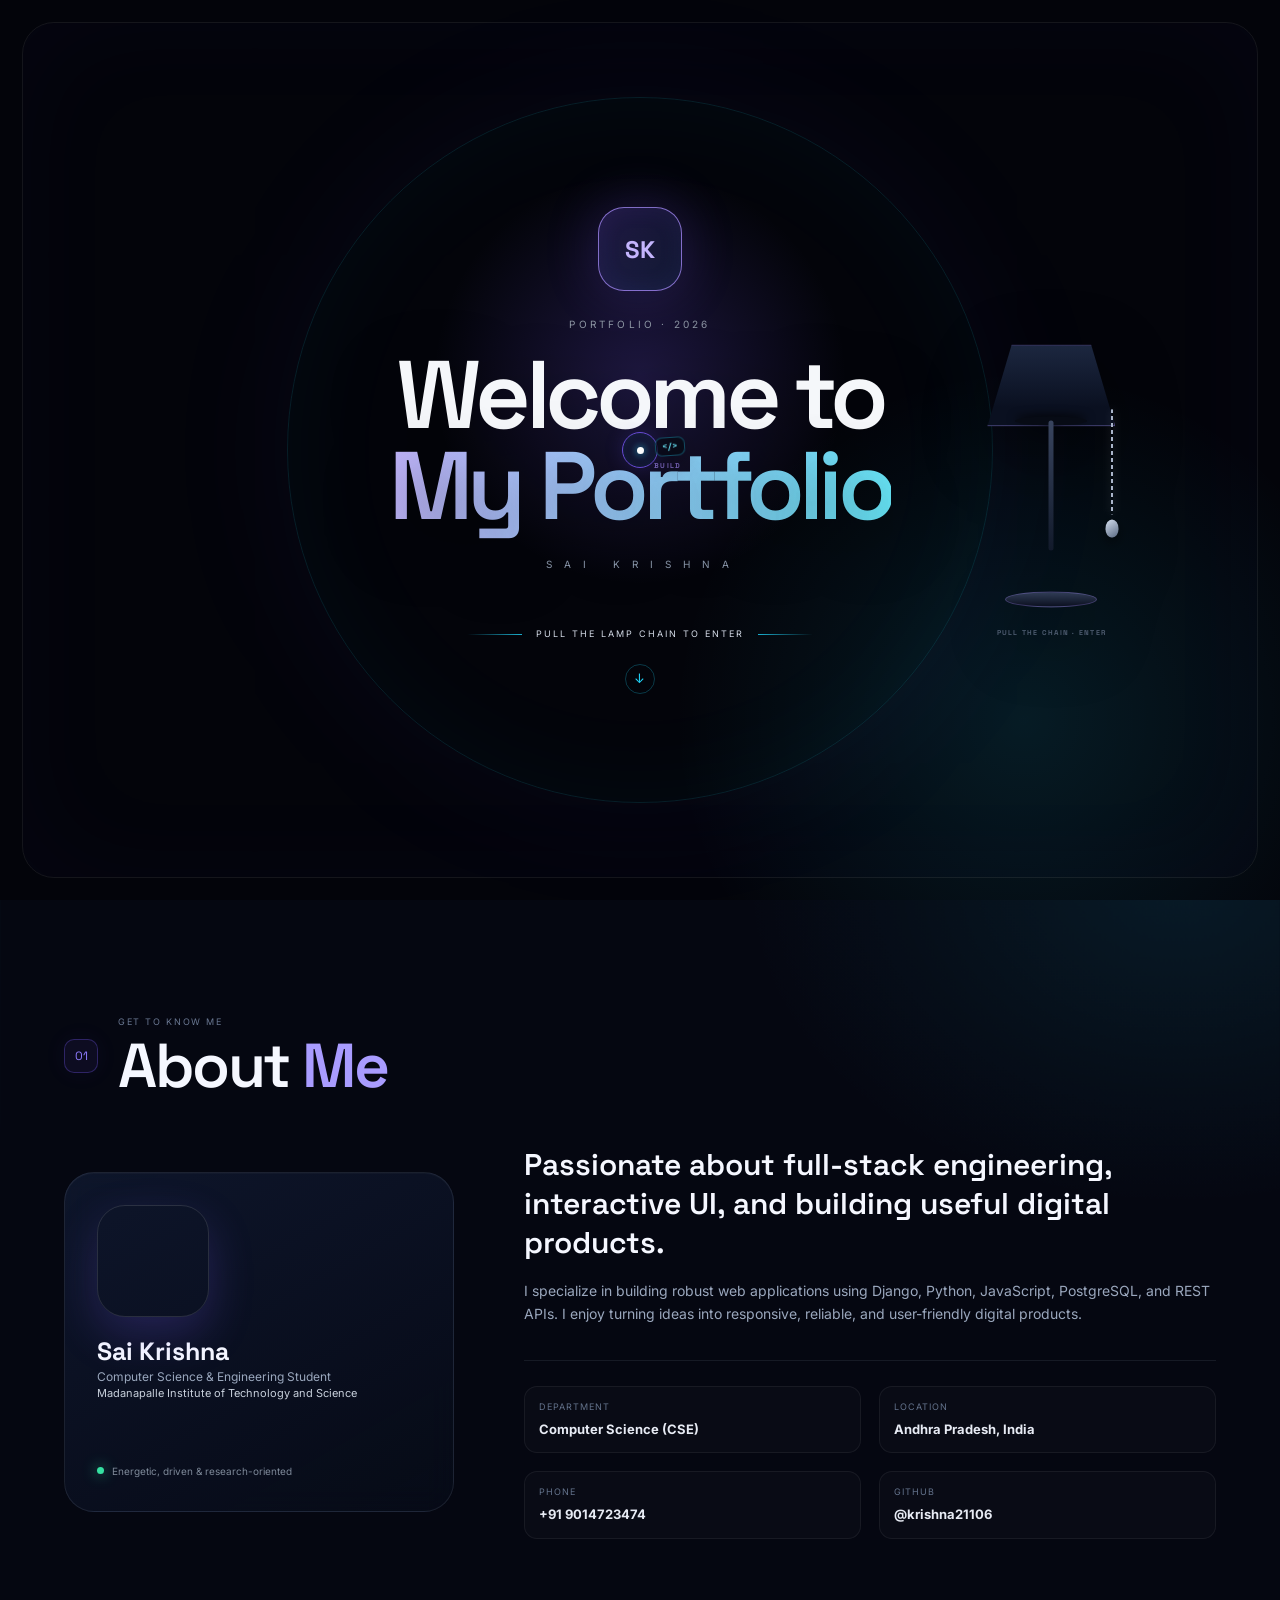
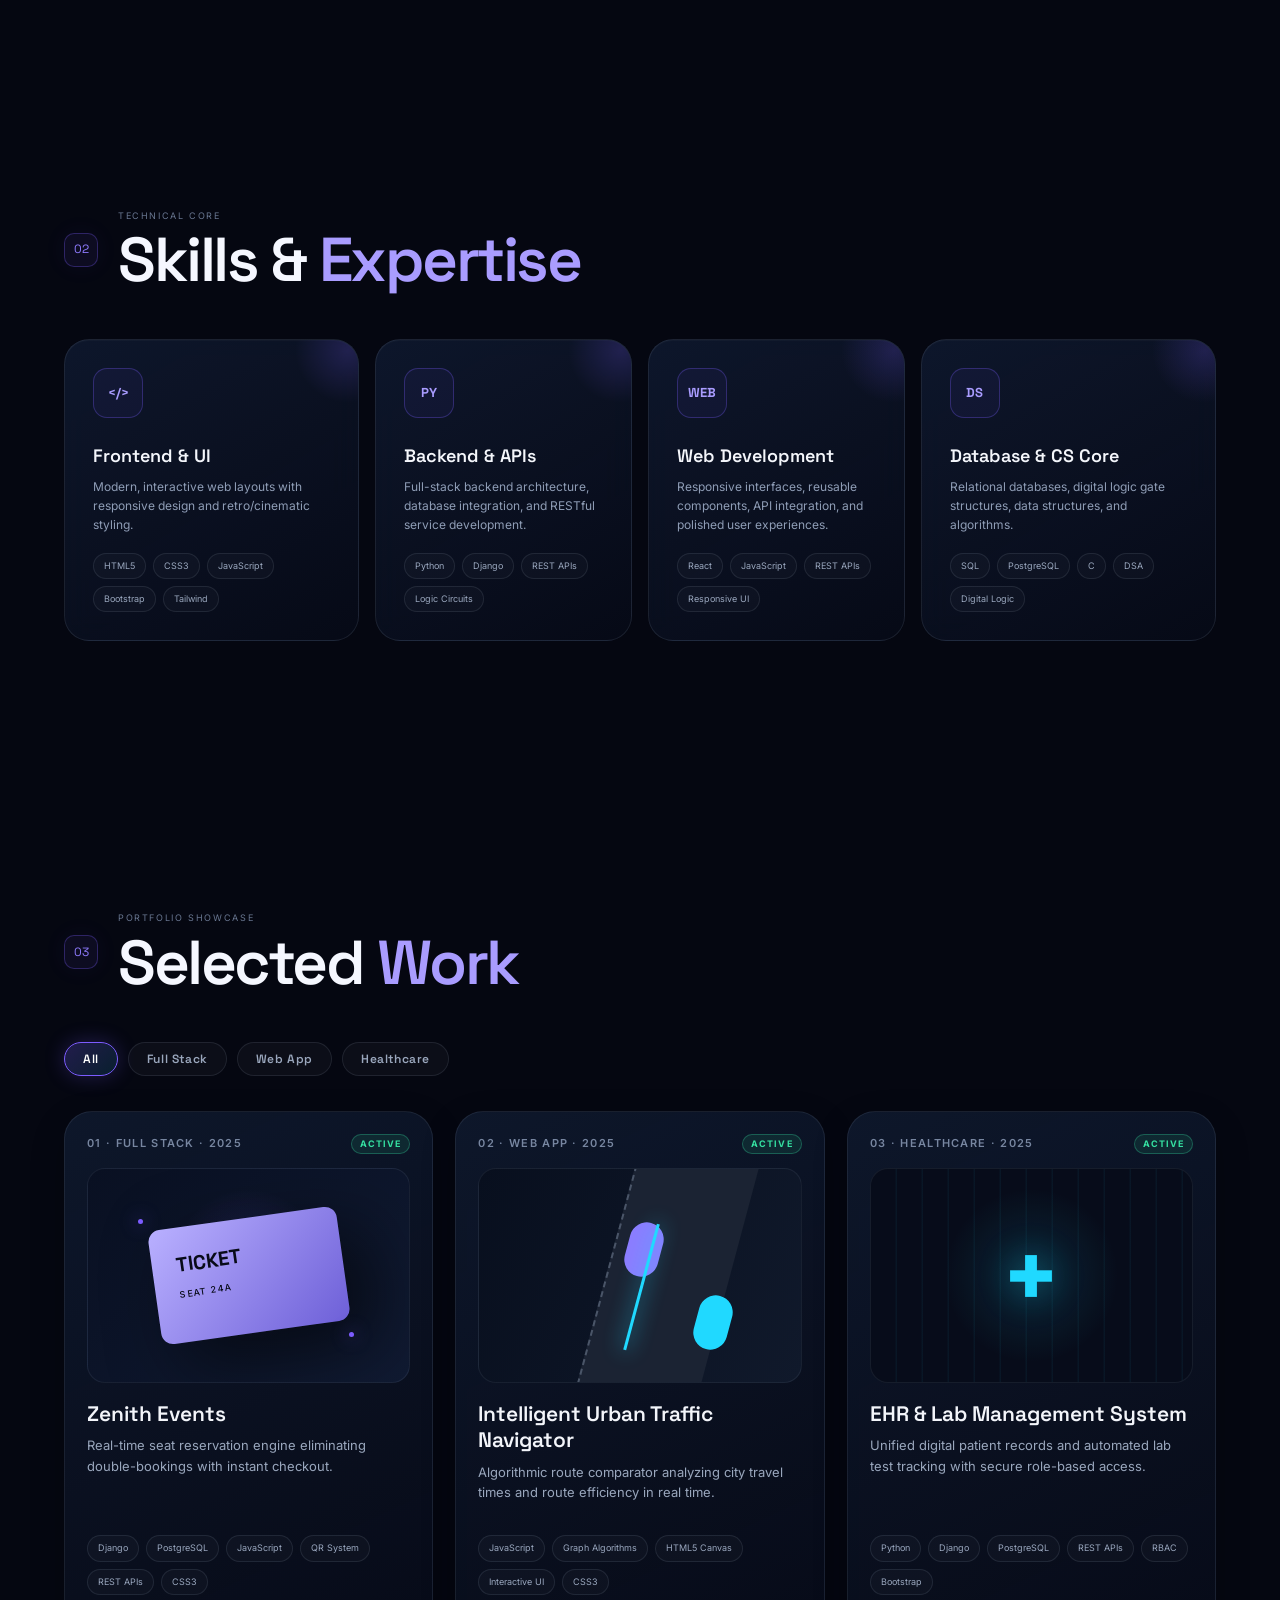
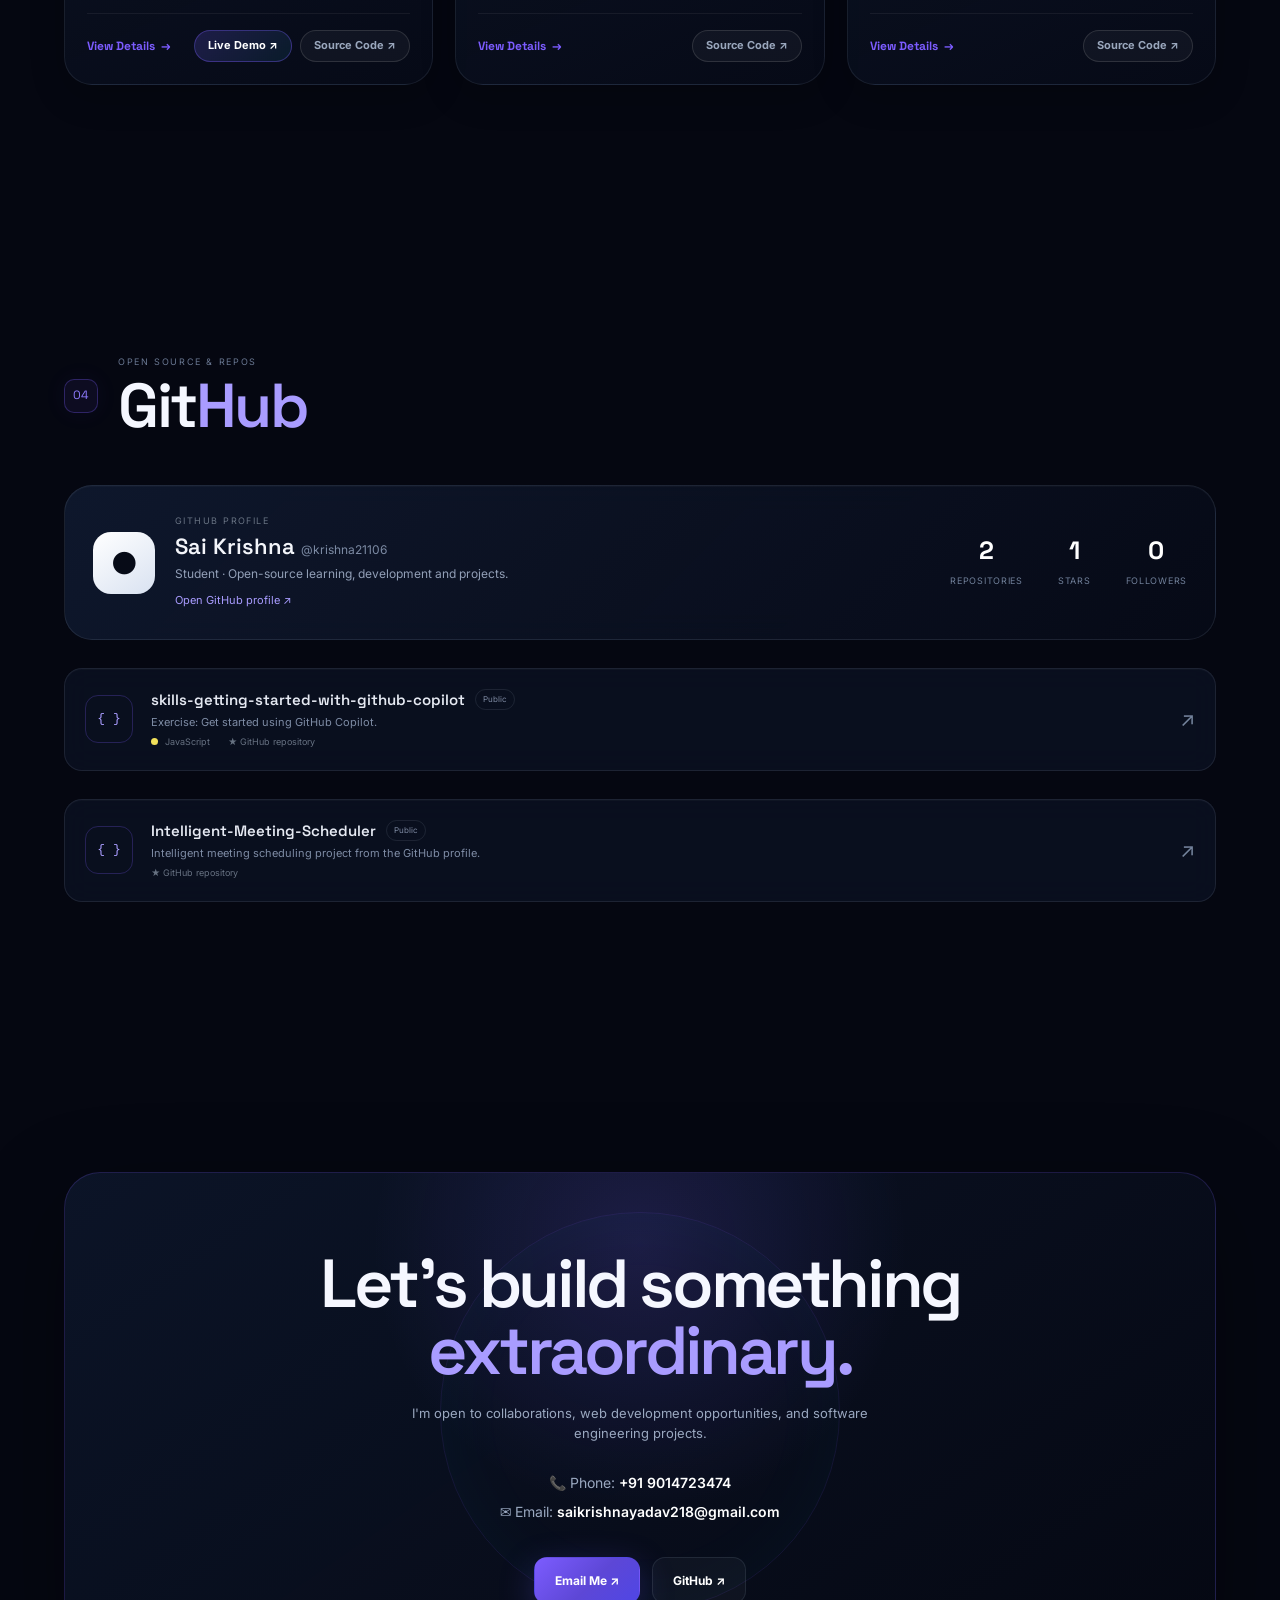
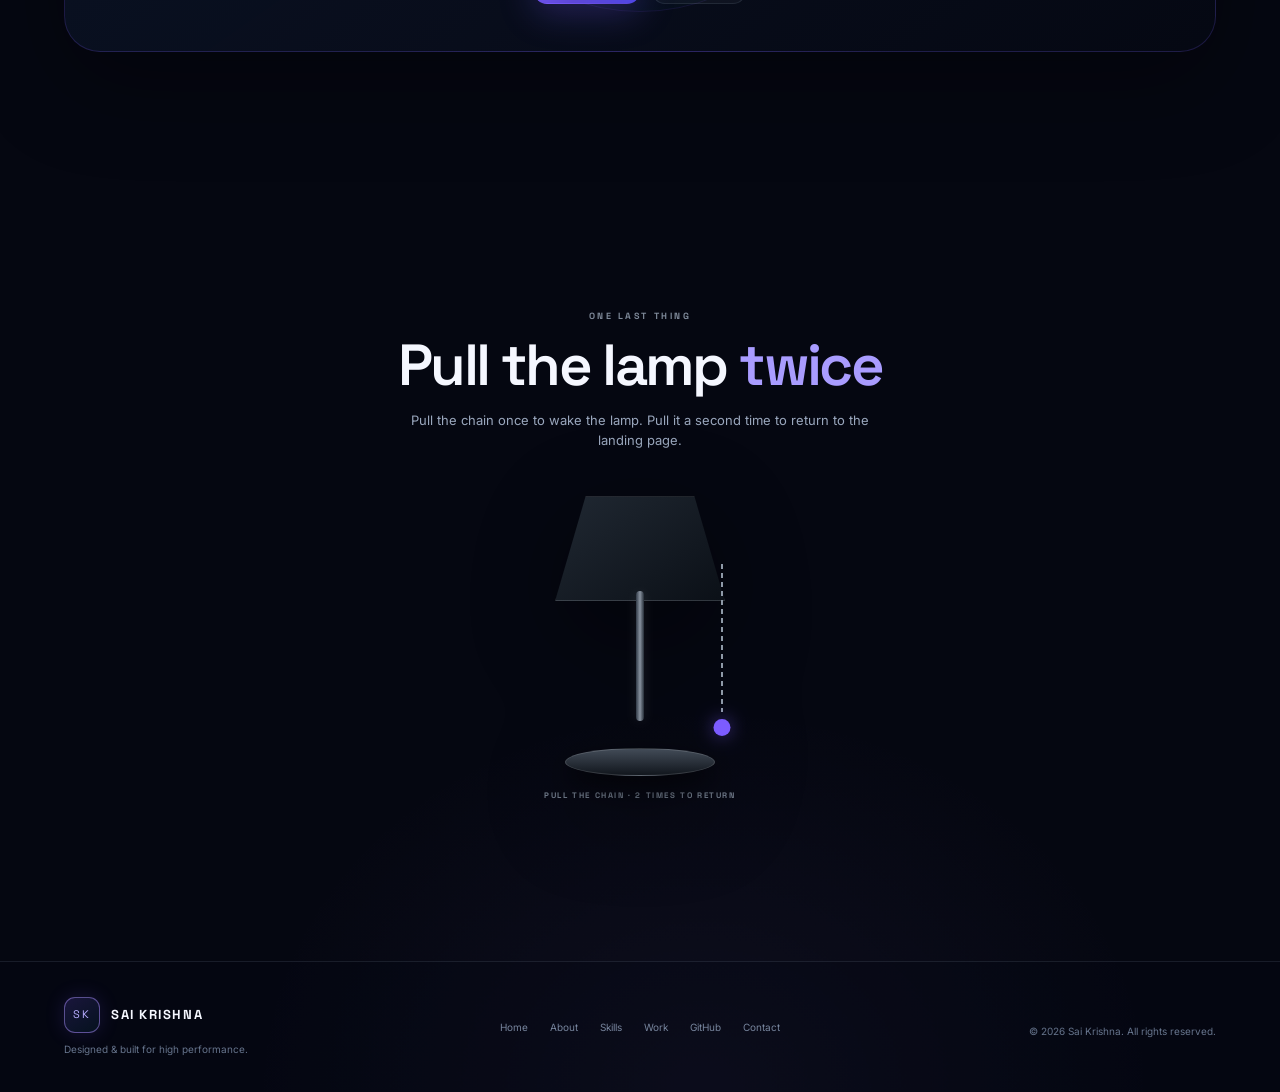
==== commit 4ac22882: "feat: add cinematic hero entry animation" ====
--- a/index.html
+++ b/index.html
@@ -11,7 +11,7 @@
   <link rel="preload" as="style" href="https://fonts.googleapis.com/css2?family=Inter:wght@400;500;600;700;800&family=Space+Grotesk:wght@500;600;700;800&display=swap">
   <link href="https://fonts.googleapis.com/css2?family=Inter:wght@400;500;600;700;800&family=Space+Grotesk:wght@500;600;700;800&display=swap" rel="stylesheet" media="print" onload="this.media='all'">
   <noscript><link rel="stylesheet" href="https://fonts.googleapis.com/css2?family=Inter:wght@400;500;600;700;800&family=Space+Grotesk:wght@500;600;700;800&display=swap"></noscript>
-  <link rel="stylesheet" href="style.css" />
+  <link rel="stylesheet" href="style.css?v=2" />
 </head>
 <body class="lamp-pending">
   <div class="welcome-screen" id="welcomeScreen" aria-label="Portfolio welcome screen">
@@ -126,6 +126,12 @@
           <div class="visual-label"><span>PORTFOLIO STATUS</span><b class="online-pulse">● AVAILABLE</b></div>
         </div>
       </div>
+
+      <!-- Hero Scroll Indicator -->
+      <a class="hero-scroll-indicator" id="heroScrollIndicator" href="#about" aria-label="Scroll down to About section">
+        <span class="scroll-mouse"><span class="scroll-wheel"></span></span>
+        <span class="scroll-text">SCROLL</span>
+      </a>
     </section>
 
     <section class="section about" id="about">
@@ -346,6 +352,6 @@
   </footer>
 
   <button class="top-btn magnetic" id="topBtn" aria-label="Back to top">↑</button>
-  <script src="script.js"></script>
+  <script src="script.js?v=2"></script>
 </body>
 </html>
--- a/style.css
+++ b/style.css
@@ -1119,16 +1119,17 @@
   transform: translate3d(0, 0, 0) !important;
 }
 
-/* 4. Navbar Slide-Down */
-body.lamp-pending .navbar {
+/* 4. Navbar Slide-Down - Enters only after hero content */
+body.lamp-pending .navbar,
+body.hero-intro-active .navbar:not(.navbar-revealed) {
   opacity: 0;
   transform: translateY(-24px);
   pointer-events: none;
 }
 
-body.hero-intro-active .navbar,
+.navbar.navbar-revealed,
 body.hero-intro-done .navbar,
-body:not(.lamp-pending) .navbar {
+body:not(.lamp-pending):not(.hero-intro-active) .navbar {
   opacity: 1;
   transform: translateY(0);
   pointer-events: auto;
@@ -1205,6 +1206,85 @@
   opacity: 1;
   transform: translate3d(0, 0, 0);
   transition: opacity 0.75s var(--ease-out), transform 0.85s var(--ease-cinematic);
+}
+
+/* 9. Hero Scroll Indicator */
+.hero-scroll-indicator {
+  position: absolute;
+  bottom: 24px;
+  left: 50%;
+  transform: translateX(-50%) translateY(14px);
+  display: flex;
+  flex-direction: column;
+  align-items: center;
+  gap: 8px;
+  opacity: 0;
+  pointer-events: none;
+  z-index: 10;
+  text-decoration: none;
+  transition: opacity 0.65s var(--ease-out), transform 0.65s var(--ease-cinematic);
+}
+
+.hero-scroll-indicator.scroll-indicator-revealed,
+body.hero-intro-done .hero-scroll-indicator,
+body:not(.lamp-pending):not(.hero-intro-active) .hero-scroll-indicator {
+  opacity: 0.75;
+  transform: translateX(-50%) translateY(0);
+  pointer-events: auto;
+}
+
+.hero-scroll-indicator:hover {
+  opacity: 1;
+  transform: translateX(-50%) translateY(4px);
+}
+
+.scroll-mouse {
+  width: 20px;
+  height: 32px;
+  border: 1.5px solid rgba(167, 139, 250, 0.45);
+  border-radius: 12px;
+  display: flex;
+  justify-content: center;
+  padding-top: 5px;
+  box-shadow: 0 0 12px rgba(124, 92, 255, 0.2);
+}
+
+.scroll-wheel {
+  width: 3px;
+  height: 6px;
+  background: var(--secondary, #20d9ff);
+  border-radius: 2px;
+  animation: scrollWheelBounce 1.8s ease-in-out infinite;
+}
+
+@keyframes scrollWheelBounce {
+  0% { transform: translateY(0); opacity: 1; }
+  60% { transform: translateY(8px); opacity: 0.2; }
+  100% { transform: translateY(0); opacity: 1; }
+}
+
+.scroll-text {
+  font-family: var(--font-display, inherit);
+  font-size: 0.65rem;
+  letter-spacing: 0.16em;
+  font-weight: 600;
+  color: var(--text-dim, #94a3b8);
+}
+
+@media (max-width: 768px) {
+  .hero-scroll-indicator {
+    bottom: 12px;
+  }
+}
+
+/* GPU will-change optimization during active intro */
+body.hero-intro-active .split-char,
+body.hero-intro-active .core-card,
+body.hero-intro-active .hero-light-bloom,
+body.hero-intro-active .hero-visual .node,
+body.hero-intro-active .navbar,
+body.hero-intro-active .hero-scroll-indicator {
+  will-change: transform, opacity;
 }
 
 @media (pointer: coarse) {
@@ -2859,6 +2939,14 @@
     transform: none !important;
   }
 
+  .hero-scroll-indicator,
+  .scroll-wheel {
+    animation: none !important;
+    transition: none !important;
+    opacity: 0.8 !important;
+    transform: translateX(-50%) !important;
+  }
+
   .welcome-screen:not(.entered) {
     animation-duration: 0.01ms !important;
   }
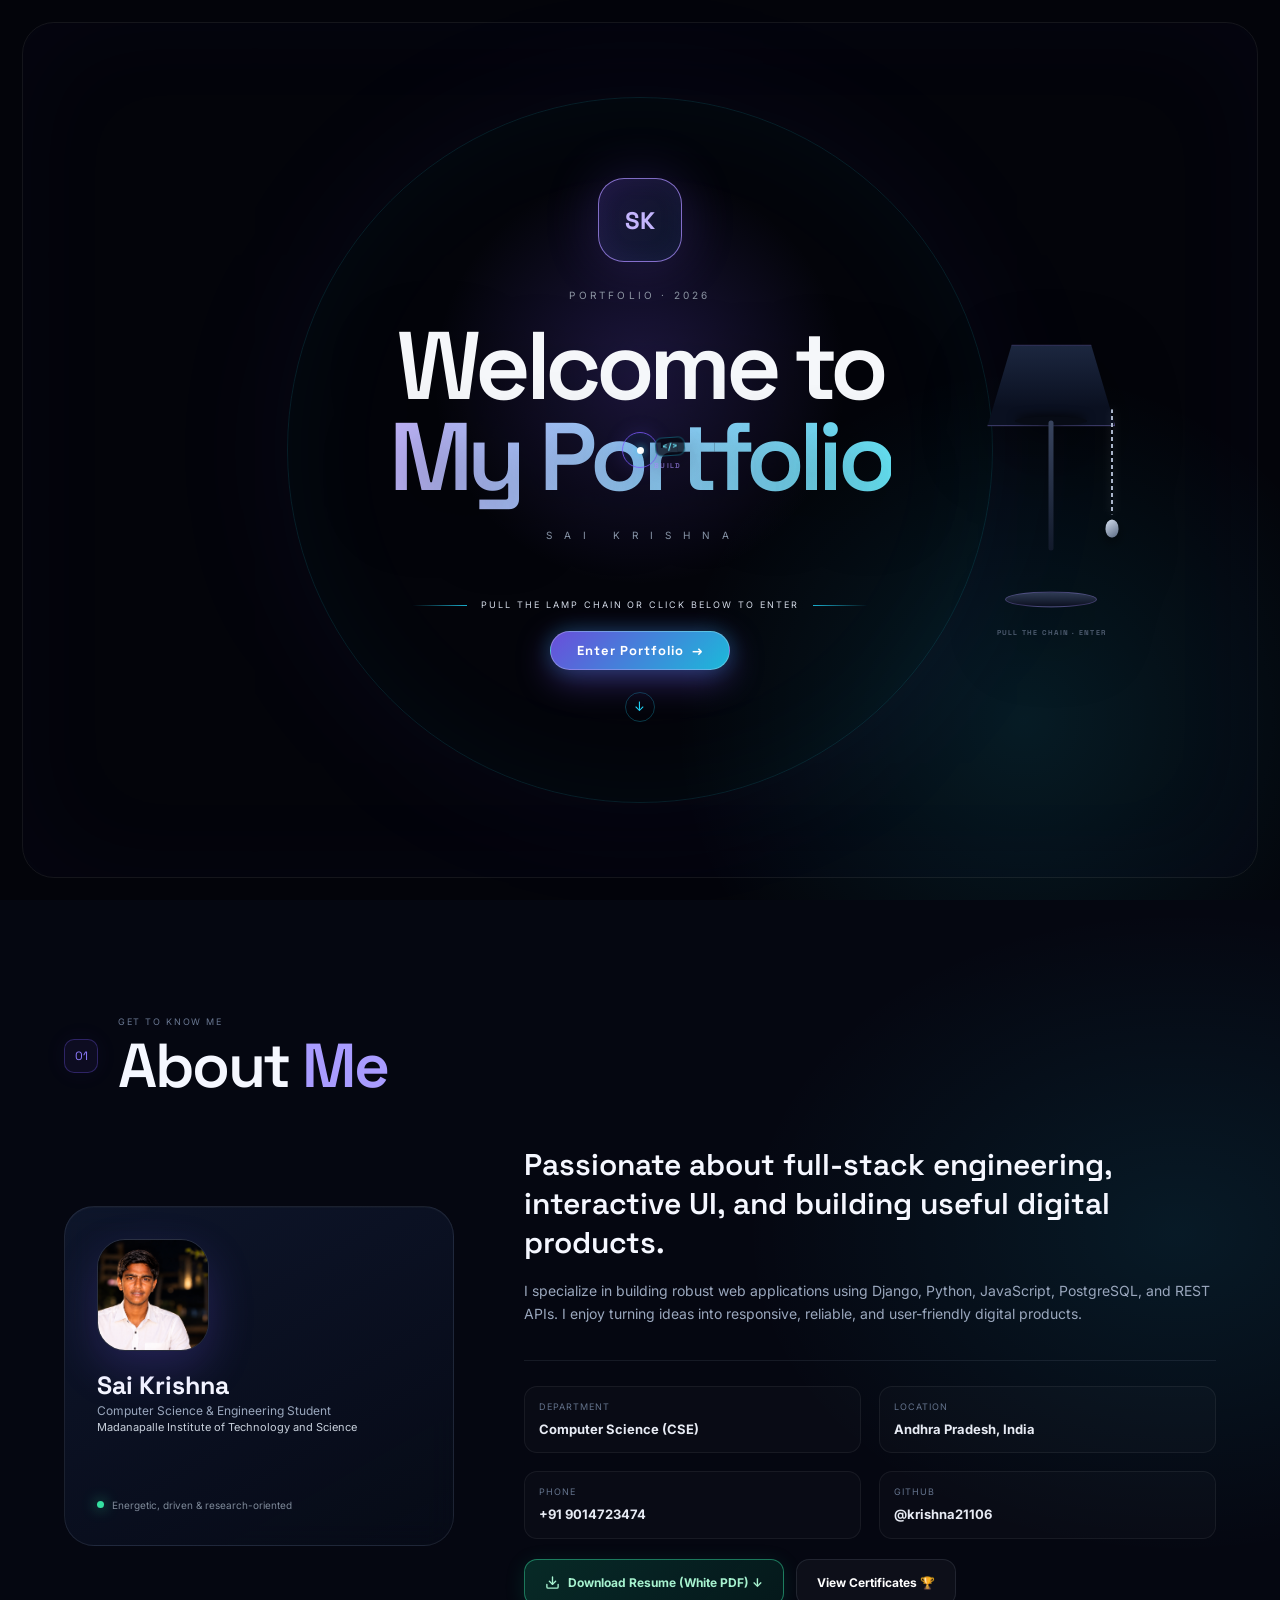
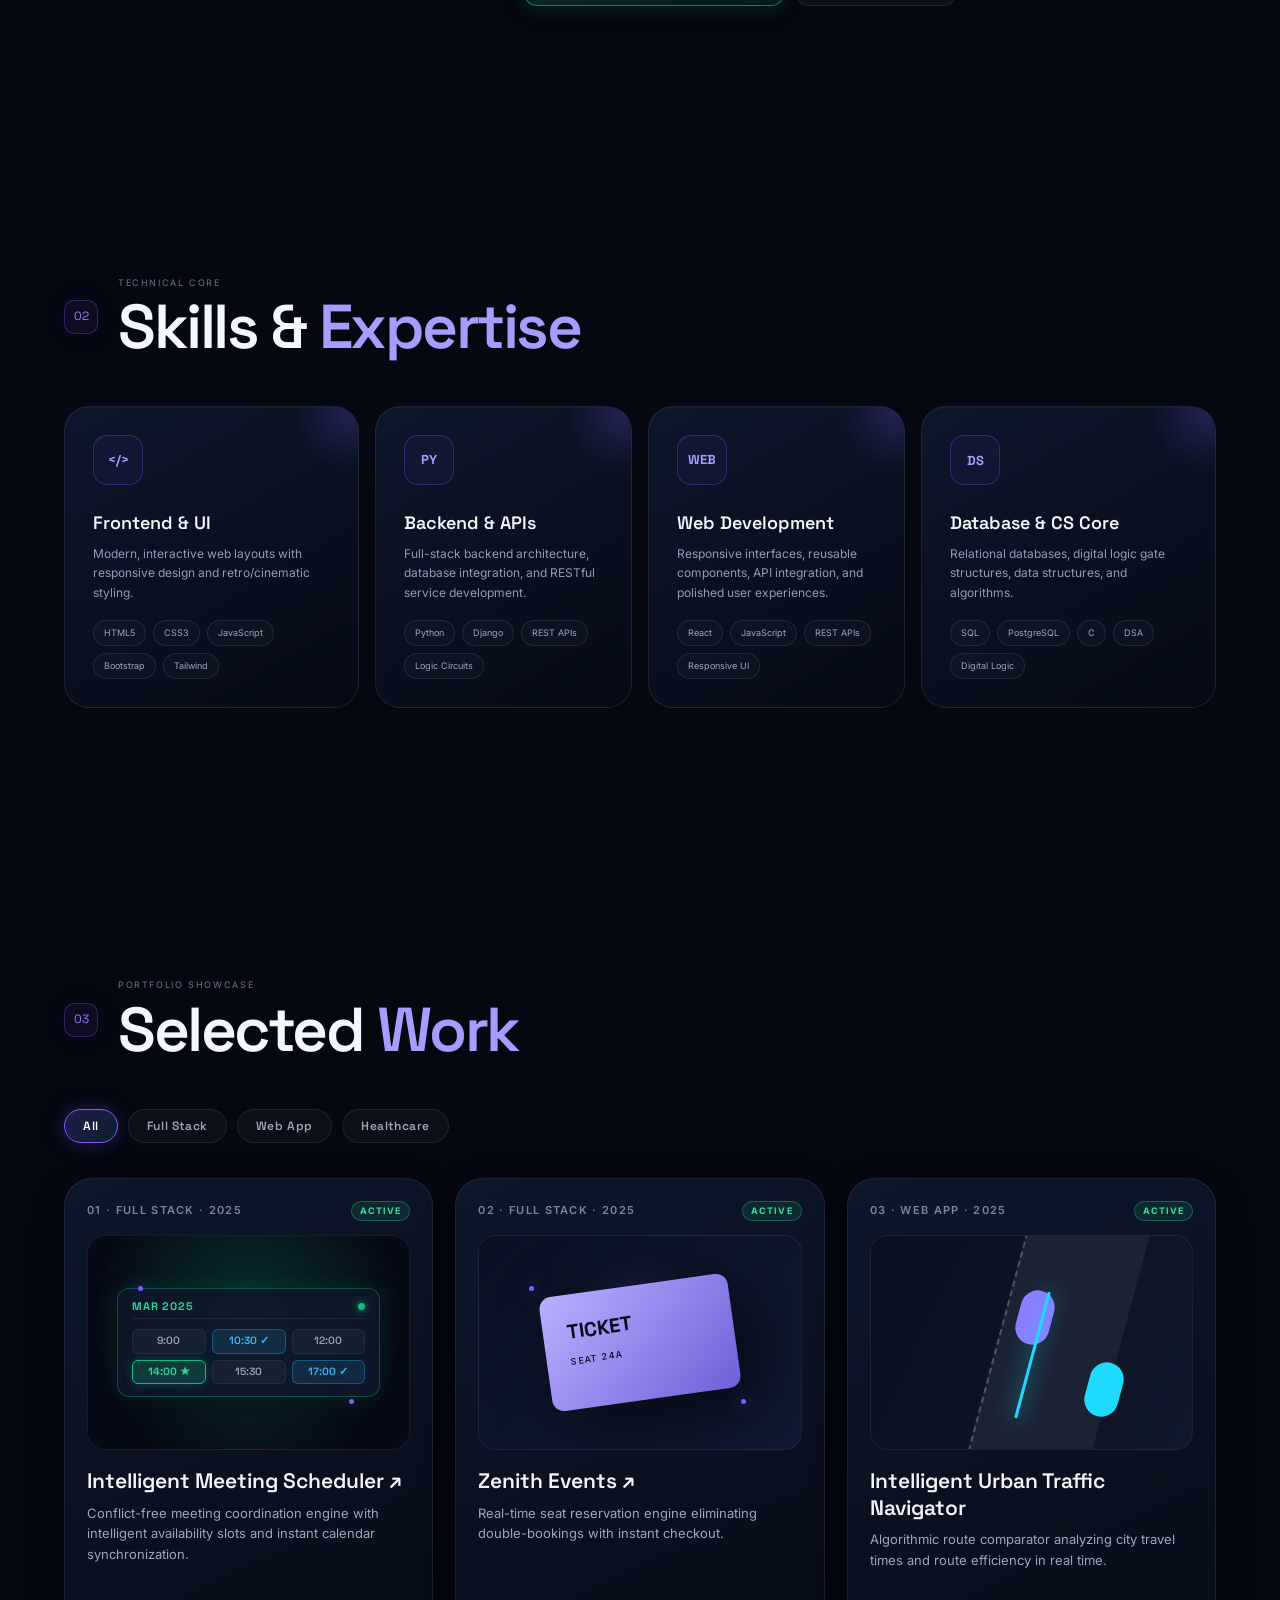
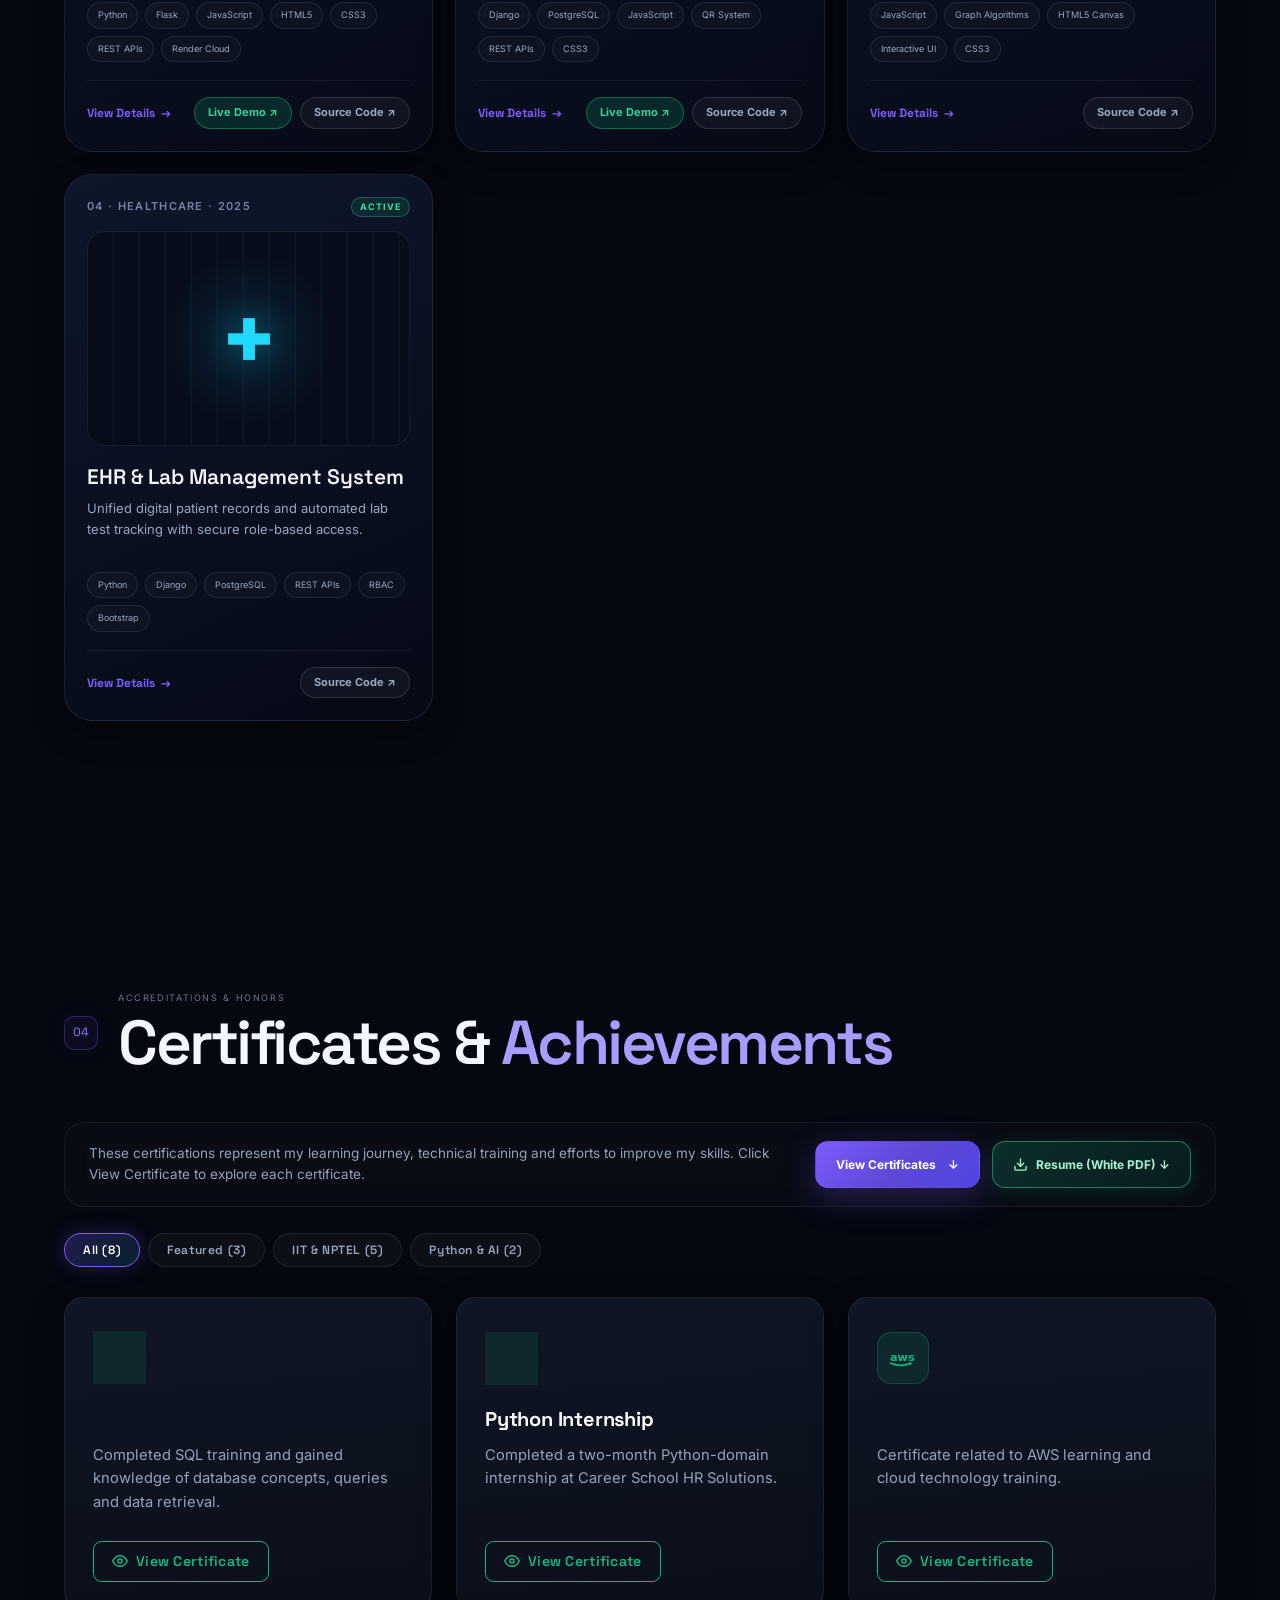
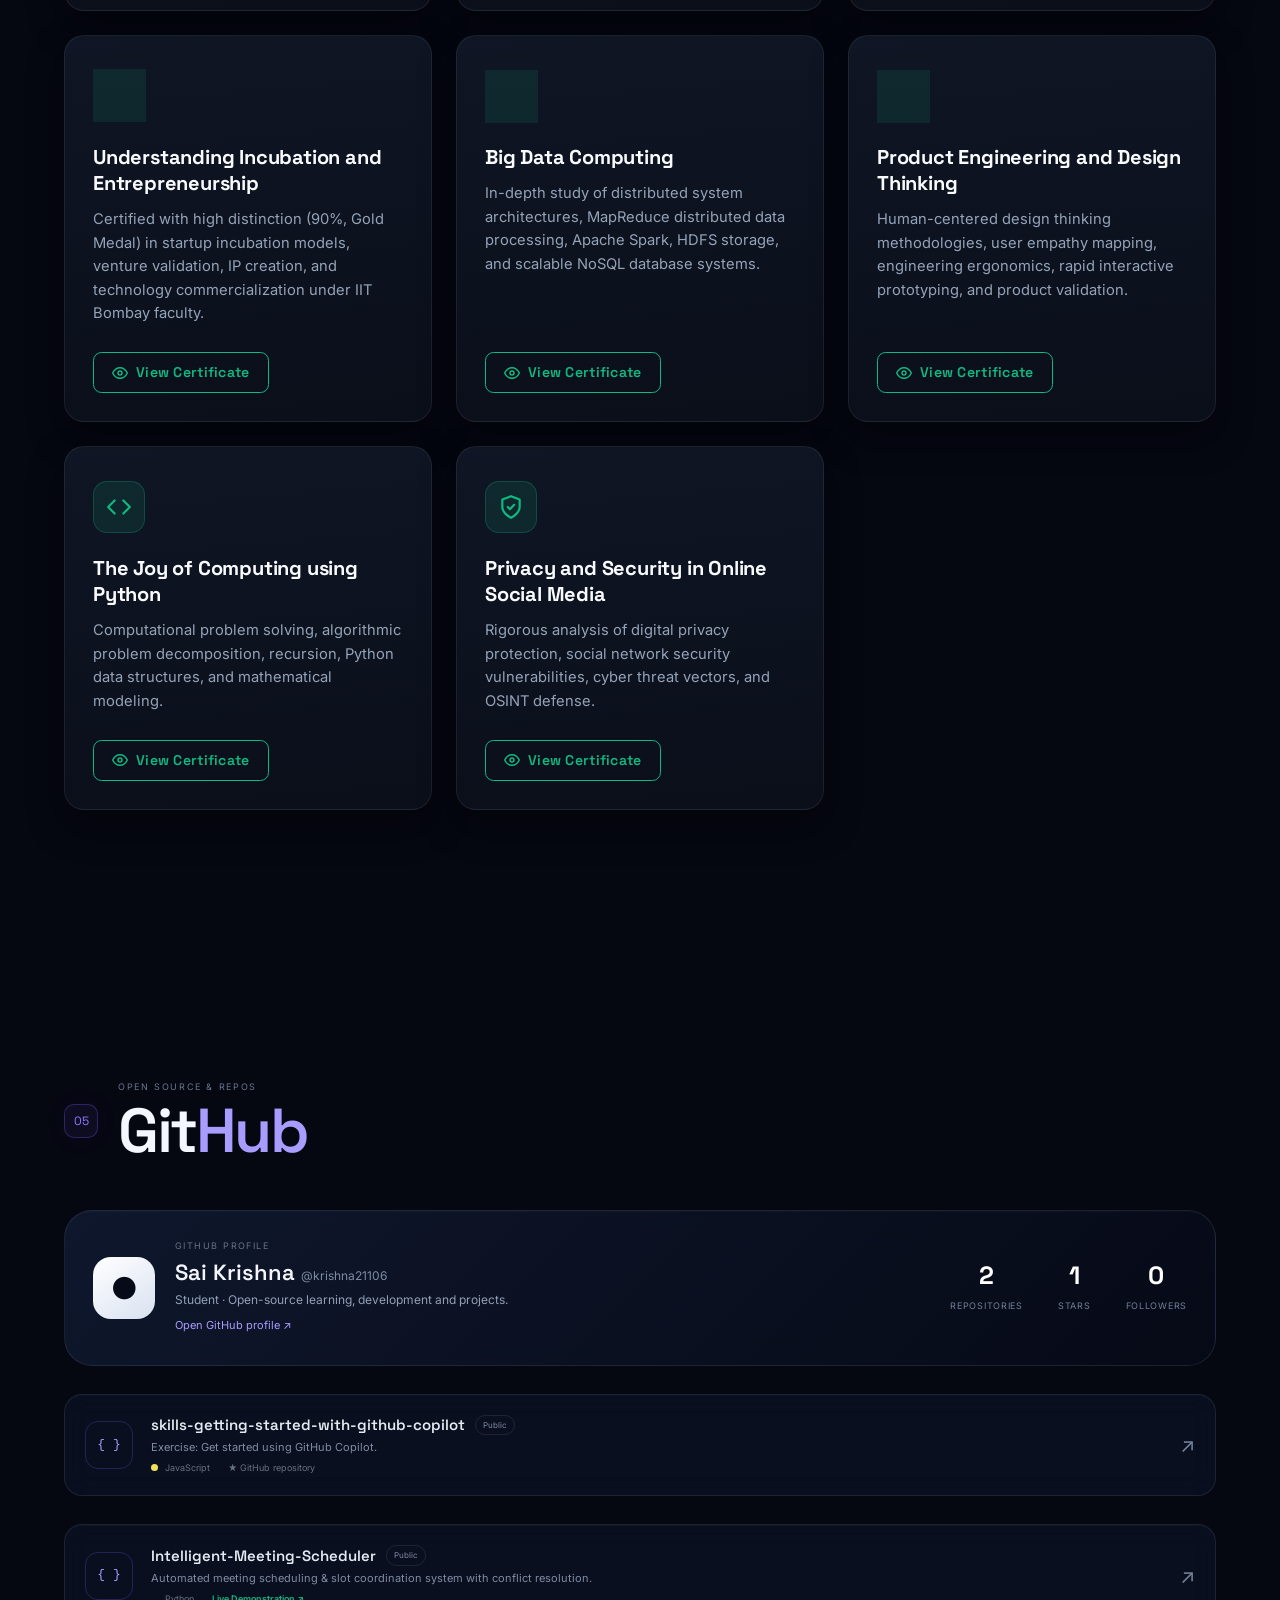
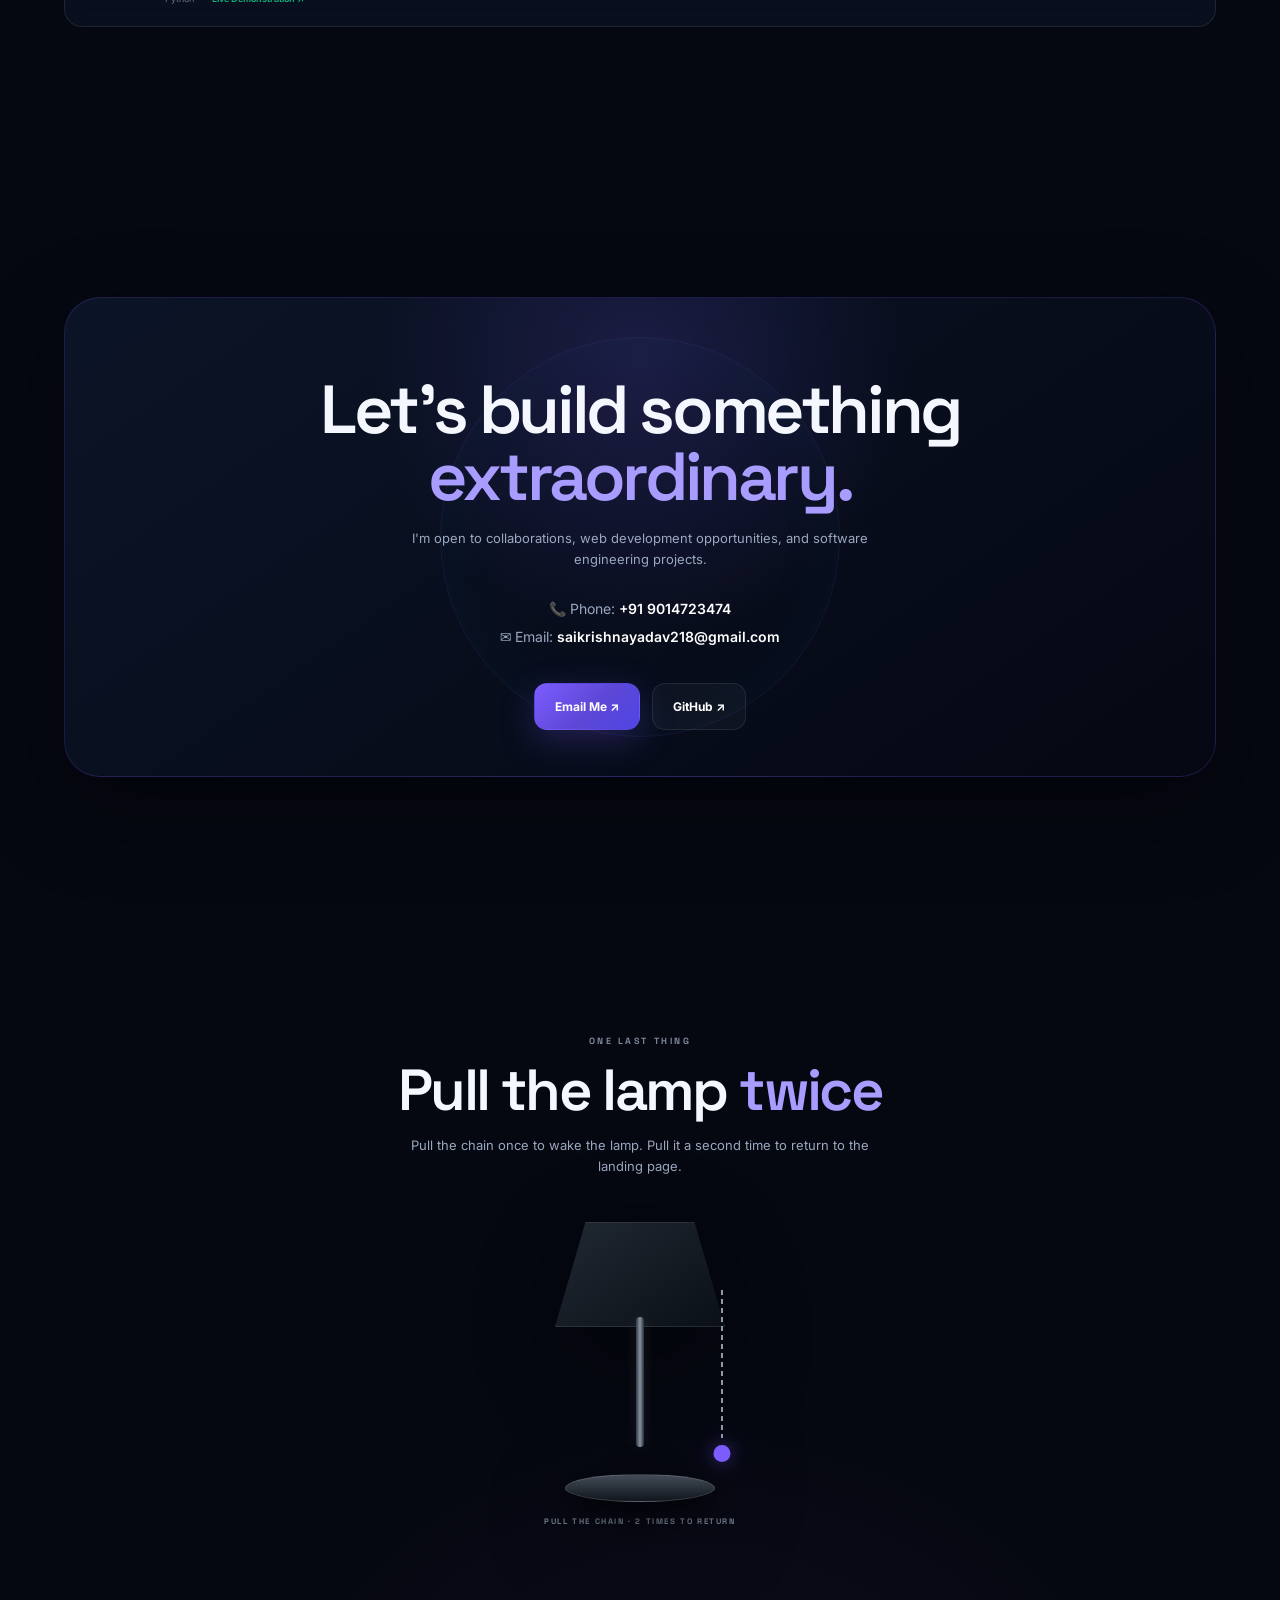
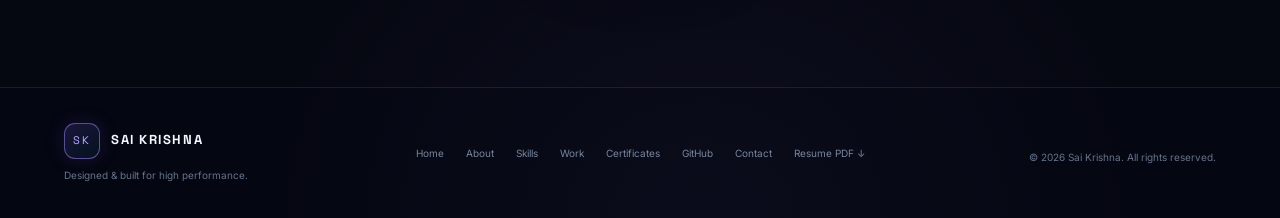
==== commit dcf4dd67: "Updated portfolio" ====
--- a/index.html
+++ b/index.html
@@ -22,10 +22,13 @@
       <p class="welcome-name">S A I &nbsp; K R I S H N A</p>
       <div class="welcome-enter">
         <span class="welcome-line"></span>
-        <span>PULL THE LAMP CHAIN TO ENTER</span>
+        <span>PULL THE LAMP CHAIN OR CLICK BELOW TO ENTER</span>
         <span class="welcome-line"></span>
       </div>
-      <div class="welcome-scroll">↓</div>
+      <button class="welcome-enter-btn magnetic" id="welcomeEnterBtn" type="button" aria-label="Enter portfolio">
+        <span>Enter Portfolio</span> <span class="arrow">→</span>
+      </button>
+      <div class="welcome-scroll" id="welcomeScrollBtn" role="button" tabindex="0" aria-label="Scroll down to enter">↓</div>
     </div>
 
     <div class="welcome-lamp" id="welcomeLamp" aria-hidden="true">
@@ -61,10 +64,17 @@
       <a href="#about">About</a>
       <a href="#skills">Skills</a>
       <a href="#projects">Work</a>
+      <a href="#certificates">Certificates</a>
       <a href="#github">GitHub</a>
       <a href="#contact">Contact</a>
     </nav>
-    <a class="nav-cta magnetic" href="#contact">Let's Talk <span>↗</span></a>
+    <div class="nav-actions">
+      <a class="nav-resume-btn magnetic" href="assets/Sai_Krishna_Resume.pdf" download="Sai_Krishna_Resume.pdf" target="_blank" rel="noopener" aria-label="Download Sai Krishna Resume PDF">
+        <svg width="14" height="14" viewBox="0 0 24 24" fill="none" stroke="currentColor" stroke-width="2.2" stroke-linecap="round" stroke-linejoin="round" aria-hidden="true"><path d="M21 15v4a2 2 0 0 1-2 2H5a2 2 0 0 1-2-2v-4"></path><polyline points="7 10 12 15 17 10"></polyline><line x1="12" y1="15" x2="12" y2="3"></line></svg>
+        <span>Resume PDF</span>
+      </a>
+      <a class="nav-cta magnetic" href="#contact">Let's Talk <span>↗</span></a>
+    </div>
   </header>
 
   <main>
@@ -83,12 +93,18 @@
         <p class="hero-text">A Computer Science student passionate about full-stack web applications, interactive interfaces, backend development, and practical software projects.</p>
         <div class="hero-actions">
           <a class="btn primary magnetic" href="#projects">Explore Work <span class="arrow">→</span></a>
-          <a class="btn ghost magnetic" href="https://github.com/krishna21106" target="_blank" rel="noopener">GitHub Profile ↗</a>
+          <a class="btn accent-btn magnetic" href="#certificates">View Certificates 🏆</a>
+          <a class="btn resume-btn magnetic" href="assets/Sai_Krishna_Resume.pdf" download="Sai_Krishna_Resume.pdf" target="_blank" rel="noopener" aria-label="Download Sai Krishna Resume PDF">
+            <svg width="15" height="15" viewBox="0 0 24 24" fill="none" stroke="currentColor" stroke-width="2.2" stroke-linecap="round" stroke-linejoin="round" aria-hidden="true"><path d="M21 15v4a2 2 0 0 1-2 2H5a2 2 0 0 1-2-2v-4"></path><polyline points="7 10 12 15 17 10"></polyline><line x1="12" y1="15" x2="12" y2="3"></line></svg>
+            <span>Resume PDF ↓</span>
+          </a>
+          <a class="btn ghost magnetic" href="https://github.com/krishna21106" target="_blank" rel="noopener">GitHub ↗</a>
         </div>
         <div class="quick-stats">
           <div><strong>GITHUB</strong><small>@krishna21106</small></div>
           <div><strong>CSE</strong><small>Department</small></div>
-          <div><strong class="gradient-text">WEB DEV</strong><small>Development Focus</small></div>
+          <div><strong class="gradient-text">6 HONORS</strong><small>Certifications</small></div>
+          <div><strong class="gradient-text">WEB & AI</strong><small>Development Focus</small></div>
         </div>
       </div>
 
@@ -113,10 +129,9 @@
               </defs>
               <circle class="portrait-ring-circle" cx="130" cy="130" r="126" />
             </svg>
-            <button class="core-letter profile-core profile-reveal-target" id="profileReveal" type="button" aria-label="Touch to reveal profile image">
-              <img src="assets/profile.png" alt="Sai Krishna - Computer Science Student" decoding="async" loading="lazy" />
-              <span class="profile-reveal-hint"><b>+</b><small>TOUCH<br>TO REVEAL</small></span>
-            </button>
+            <div class="core-letter profile-core" id="profileCore" role="img" aria-label="Sai Krishna - Computer Science Student portrait">
+              <img src="assets/profile.png" alt="Sai Krishna - Computer Science Student" decoding="async" fetchpriority="high" />
+            </div>
           </div>
           <span class="node node-1 float-anim">Django</span>
           <span class="node node-2 float-anim delay-1">JavaScript</span>
@@ -157,6 +172,13 @@
             <div><span>Location</span><b>Andhra Pradesh, India</b></div>
             <div><span>Phone</span><b>+91 9014723474</b></div>
             <div><span>GitHub</span><b>@krishna21106</b></div>
+          </div>
+          <div class="about-actions">
+            <a class="btn resume-btn magnetic" href="assets/Sai_Krishna_Resume.pdf" download="Sai_Krishna_Resume.pdf" target="_blank" rel="noopener">
+              <svg width="15" height="15" viewBox="0 0 24 24" fill="none" stroke="currentColor" stroke-width="2.2" stroke-linecap="round" stroke-linejoin="round" aria-hidden="true"><path d="M21 15v4a2 2 0 0 1-2 2H5a2 2 0 0 1-2-2v-4"></path><polyline points="7 10 12 15 17 10"></polyline><line x1="12" y1="15" x2="12" y2="3"></line></svg>
+              <span>Download Resume (White PDF) ↓</span>
+            </a>
+            <a class="btn ghost magnetic" href="#certificates">View Certificates 🏆</a>
           </div>
         </div>
       </div>
@@ -213,9 +235,42 @@
       </div>
     </section>
 
+    <section class="section certificates-section" id="certificates">
+      <div class="section-heading reveal" style="--i: 0">
+        <span class="section-number">04</span>
+        <div><p>ACCREDITATIONS & HONORS</p><h2>Certificates & <span>Achievements</span></h2></div>
+      </div>
+
+      <div class="certificates-intro-bar reveal" style="--i: 1">
+        <p class="certs-intro-text">
+          These certifications represent my learning journey, technical training and efforts to improve my skills. Click View Certificate to explore each certificate.
+        </p>
+        <div class="certs-header-actions">
+          <a class="btn primary magnetic" href="#certificatesGrid" id="viewCertificatesScrollBtn">
+            <span>View Certificates</span> <span class="arrow">↓</span>
+          </a>
+          <a class="btn resume-btn magnetic" href="assets/Sai_Krishna_Resume.pdf" download="Sai_Krishna_Resume.pdf" target="_blank" rel="noopener">
+            <svg width="15" height="15" viewBox="0 0 24 24" fill="none" stroke="currentColor" stroke-width="2.2" stroke-linecap="round" stroke-linejoin="round" aria-hidden="true"><path d="M21 15v4a2 2 0 0 1-2 2H5a2 2 0 0 1-2-2v-4"></path><polyline points="7 10 12 15 17 10"></polyline><line x1="12" y1="15" x2="12" y2="3"></line></svg>
+            <span>Resume (White PDF) ↓</span>
+          </a>
+        </div>
+      </div>
+
+      <div class="cert-filters reveal" style="--i: 1" role="tablist" aria-label="Filter certificates by category">
+        <button class="filter-pill active" data-cert-filter="all" type="button" role="tab" aria-selected="true">All (8)</button>
+        <button class="filter-pill" data-cert-filter="featured" type="button" role="tab" aria-selected="false">Featured (3)</button>
+        <button class="filter-pill" data-cert-filter="iit" type="button" role="tab" aria-selected="false">IIT & NPTEL (5)</button>
+        <button class="filter-pill" data-cert-filter="ai" type="button" role="tab" aria-selected="false">Python & AI (2)</button>
+      </div>
+
+      <div class="certificates-grid" id="certificatesGrid" aria-live="polite">
+        <!-- Data-driven certificate cards rendered via script.js -->
+      </div>
+    </section>
+
     <section class="section github-section" id="github">
       <div class="section-heading reveal" style="--i: 0">
-        <span class="section-number">04</span>
+        <span class="section-number">05</span>
         <div><p>OPEN SOURCE & REPOS</p><h2>Git<span>Hub</span></h2></div>
       </div>
       <div class="github-card glass reveal tilt" style="--i: 1">
@@ -248,10 +303,10 @@
           <div class="repo-icon">{ }</div>
           <div class="repo-content">
             <div class="repo-title"><a href="https://github.com/krishna21106/Intelligent-Meeting-Scheduler" target="_blank" rel="noopener">Intelligent-Meeting-Scheduler</a><span class="public">Public</span></div>
-            <p>Intelligent meeting scheduling project from the GitHub profile.</p>
-            <div class="repo-meta"><span>★ GitHub repository</span></div>
-          </div>
-          <a class="repo-arrow" href="https://github.com/krishna21106/Intelligent-Meeting-Scheduler" target="_blank" rel="noopener" aria-label="Open repository on GitHub">↗</a>
+            <p>Automated meeting scheduling & slot coordination system with conflict resolution.</p>
+            <div class="repo-meta"><span><i class="dot py"></i> Python</span><span><a href="https://intelligent-meeting-scheduler.onrender.com/" target="_blank" rel="noopener" style="color: #10b981; font-weight: 600;">Live Demonstration ↗</a></span></div>
+          </div>
+          <a class="repo-arrow" href="https://intelligent-meeting-scheduler.onrender.com/" target="_blank" rel="noopener" aria-label="Open Intelligent Meeting Scheduler Live Demonstration">↗</a>
         </div>
       </div>
     </section>
@@ -338,6 +393,72 @@
     </div>
   </div>
 
+  <!-- Accessible Certificate Lightbox Modal -->
+  <div class="modal-backdrop" id="certModal" role="dialog" aria-modal="true" aria-labelledby="certModalTitle" aria-hidden="true">
+    <div class="modal-window glass cert-modal-window" role="document">
+      <button class="modal-close" id="certModalCloseBtn" type="button" aria-label="Close certificate modal">&times;</button>
+      <div class="cert-modal-body">
+        <div class="cert-modal-preview">
+          <div class="cert-img-wrapper" id="certImgWrapper">
+            <img id="certModalImg" src="assets/certificates/cert-incubation-entrepreneurship.jpg" alt="Certificate full preview" />
+            <button class="cert-zoom-btn" id="certZoomBtn" type="button" aria-label="Toggle certificate zoom">🔍 Toggle Fit / Zoom</button>
+          </div>
+        </div>
+        <div class="cert-modal-sidebar">
+          <div class="modal-meta">
+            <span class="modal-tag" id="certModalBadge">Elite + Gold Medal</span>
+            <span class="modal-year" id="certModalPeriod">Jan - Apr 2026</span>
+          </div>
+          <h2 id="certModalTitle">Understanding Incubation and Entrepreneurship</h2>
+          <p class="cert-modal-issuer" id="certModalIssuer">Indian Institute of Technology Bombay</p>
+          
+          <div class="cert-details-list">
+            <div class="cert-detail-row">
+              <span class="cert-label">Candidate:</span>
+              <strong id="certModalCandidate">NARIBOYINA SAI KRISHNA</strong>
+            </div>
+            <div class="cert-detail-row">
+              <span class="cert-label">Consolidated Score:</span>
+              <strong class="cert-score-highlight" id="certModalScore">90%</strong>
+            </div>
+            <div class="cert-detail-row">
+              <span class="cert-label">Assessment:</span>
+              <span id="certModalBreakdown">Online Assignments: 24.38/25 · Exam: 66/75</span>
+            </div>
+            <div class="cert-detail-row">
+              <span class="cert-label">Credential ID / Roll:</span>
+              <code id="certModalRoll">NPTEL26DE06S2185201729</code>
+            </div>
+            <div class="cert-detail-row">
+              <span class="cert-label">Duration & Credits:</span>
+              <span id="certModalCredits">12 Week Course · 4 Credits</span>
+            </div>
+            <div class="cert-detail-row">
+              <span class="cert-label">Course Overview:</span>
+              <p class="cert-desc-text" id="certModalDesc">Course details...</p>
+            </div>
+          </div>
+
+          <div class="cert-modal-actions">
+            <a class="btn primary magnetic" id="certDownloadPdfBtn" href="assets/certificates/Understanding_Incubation_and_Entrepreneurship.pdf" download target="_blank" rel="noopener">
+              <svg width="15" height="15" viewBox="0 0 24 24" fill="none" stroke="currentColor" stroke-width="2.2" stroke-linecap="round" stroke-linejoin="round" aria-hidden="true"><path d="M21 15v4a2 2 0 0 1-2 2H5a2 2 0 0 1-2-2v-4"></path><polyline points="7 10 12 15 17 10"></polyline><line x1="12" y1="15" x2="12" y2="3"></line></svg>
+              <span>Download Official PDF ↓</span>
+            </a>
+            <a class="btn ghost magnetic" id="certOpenImageBtn" href="assets/certificates/cert-incubation-entrepreneurship.jpg" target="_blank" rel="noopener">
+              <span>Open Full Image ↗</span>
+            </a>
+          </div>
+
+          <div class="cert-nav-controls">
+            <button class="cert-nav-btn prev" id="certPrevBtn" type="button" aria-label="Previous certificate">← Previous</button>
+            <span class="cert-nav-counter" id="certNavCounter">1 / 6</span>
+            <button class="cert-nav-btn next" id="certNextBtn" type="button" aria-label="Next certificate">Next →</button>
+          </div>
+        </div>
+      </div>
+    </div>
+  </div>
+
   <footer>
     <div><a class="brand" href="#home"><span>SK</span><b>SAI KRISHNA</b></a><p>Designed & built for high performance.</p></div>
     <div class="footer-links">
@@ -345,8 +466,10 @@
       <a href="#about">About</a>
       <a href="#skills">Skills</a>
       <a href="#projects">Work</a>
+      <a href="#certificates">Certificates</a>
       <a href="#github">GitHub</a>
       <a href="#contact">Contact</a>
+      <a href="assets/Sai_Krishna_Resume.pdf" download="Sai_Krishna_Resume.pdf" target="_blank" rel="noopener">Resume PDF ↓</a>
     </div>
     <p class="copyright">© <span id="year"></span> Sai Krishna. All rights reserved.</p>
   </footer>
--- a/style.css
+++ b/style.css
@@ -1392,89 +1392,57 @@
   filter: saturate(1.03) contrast(1.04);
 }
 
-.profile-reveal-target {
-  appearance: none;
-  -webkit-appearance: none;
-  border: 1px solid rgba(124, 92, 255, 0.55);
-  cursor: pointer;
-  position: absolute;
+.profile-core {
+  position: absolute;
+  width: 100%;
+  height: 100%;
+  border-radius: 50%;
+  overflow: hidden;
+  border: 2px solid rgba(124, 92, 255, 0.65);
+  box-shadow: 0 0 50px rgba(124, 92, 255, 0.35), inset 0 0 25px rgba(32, 217, 255, 0.15);
   z-index: 8;
-  color: inherit;
-  font: inherit;
-  padding: 0;
+  display: block;
   isolation: isolate;
-}
-
-.profile-reveal-target img {
-  opacity: 0;
-  transform: scale(0.72) rotate(-5deg);
-  filter: blur(12px) saturate(0.7);
-  transition: opacity var(--dur-slow) var(--ease-out), transform var(--dur-slow) var(--ease-spring), filter var(--dur-slow) ease;
-}
-
-.profile-reveal-target:before {
-  content: "";
-  position: absolute;
-  inset: -18px;
-  border-radius: 50%;
-  background: radial-gradient(circle, rgba(124, 92, 255, 0.22), rgba(32, 217, 255, 0.06) 45%, transparent 70%);
-  filter: blur(10px);
-  opacity: 0.8;
-  animation: profileTargetPulse 2.4s ease-in-out infinite;
-  pointer-events: none;
-  z-index: -1;
-}
-
-.profile-reveal-hint {
-  position: absolute;
-  inset: 0;
-  display: grid;
-  place-items: center;
-  align-content: center;
-  gap: 5px;
-  color: #dbeafe;
-  text-align: center;
-  pointer-events: none;
-  transition: opacity var(--dur-fast) ease, transform var(--dur-fast) ease;
-}
-
-.profile-reveal-hint b {
-  width: 30px;
-  height: 30px;
-  display: grid;
-  place-items: center;
-  border: 1px solid rgba(32, 217, 255, 0.55);
-  border-radius: 50%;
-  color: #67e8f9;
-  font: 400 20px/1 "Space Grotesk";
-  box-shadow: 0 0 22px rgba(32, 217, 255, 0.18);
-}
-
-.profile-reveal-hint small {
-  font: 700 6px/1.5 "Space Grotesk", sans-serif;
-  letter-spacing: .16em;
-  color: #9ca3af;
-}
-
-.profile-reveal-target:hover .profile-reveal-hint,
-.profile-reveal-target:focus-visible .profile-reveal-hint {
-  transform: scale(1.08);
-}
-
-.profile-reveal-target.revealed {
-  border-color: rgba(53, 224, 161, 0.85);
-  box-shadow: 0 0 70px rgba(53, 224, 161, 0.28), inset 0 0 30px rgba(53, 224, 161, 0.08);
-}
-
-.profile-reveal-target.revealed img {
+  transition: transform var(--dur-med) var(--ease-spring), box-shadow var(--dur-med) ease, border-color var(--dur-med) ease;
+}
+
+.profile-core:hover {
+  transform: scale(1.04);
+  border-color: rgba(32, 217, 255, 0.9);
+  box-shadow: 0 0 75px rgba(32, 217, 255, 0.45), inset 0 0 30px rgba(124, 92, 255, 0.25);
+}
+
+.profile-core img {
+  width: 100%;
+  height: 100%;
+  object-fit: cover;
+  object-position: center 30%;
+  display: block;
   opacity: 1;
   transform: scale(1) rotate(0deg);
   filter: blur(0) saturate(1.05) contrast(1.05);
-}
-
-.profile-reveal-target.revealed .profile-reveal-hint {
-  opacity: 0;
-  transform: scale(1.25);
+  transition: transform var(--dur-med) ease, filter var(--dur-med) ease;
+}
+
+.profile-core:hover img {
+  transform: scale(1.06);
+}
+
+.profile-core:before {
+  content: "";
+  position: absolute;
+  inset: -18px;
+  border-radius: 50%;
+  background: radial-gradient(circle, rgba(124, 92, 255, 0.25), rgba(32, 217, 255, 0.12) 45%, transparent 70%);
+  filter: blur(12px);
+  opacity: 0.85;
+  animation: profileTargetPulse 3.5s ease-in-out infinite;
+  pointer-events: none;
+  z-index: -1;
+}
+
+.profile-reveal-hint {
+  display: none !important;
 }
 
 @keyframes profileTargetPulse {
@@ -1621,15 +1589,16 @@
   width: 100%;
   height: 100%;
   object-fit: cover;
-  object-position: center 42%;
+  object-position: center 30%;
   display: block;
-  opacity: 0;
-  transform: scale(0.72);
-  filter: blur(12px) saturate(0.7);
+  opacity: 1;
+  transform: scale(1);
+  filter: blur(0) saturate(1.05) contrast(1.05);
   transition: opacity var(--dur-slow) var(--ease-out), transform var(--dur-slow) var(--ease-spring), filter var(--dur-slow) ease;
 }
 
-body.profile-revealed .about-card .avatar img {
+body.profile-revealed .about-card .avatar img,
+.avatar img {
   opacity: 1;
   transform: scale(1);
   filter: blur(0) saturate(1.05) contrast(1.05);
@@ -1989,6 +1958,84 @@
   background: repeating-linear-gradient(90deg, transparent 0 24px, rgba(32, 217, 255, 0.05) 25px 26px);
 }
 
+/* Scheduler Art */
+.scheduler-art {
+  display: flex;
+  align-items: center;
+  justify-content: center;
+  background: radial-gradient(circle at 50% 40%, rgba(16, 185, 129, 0.22) 0%, rgba(6, 10, 22, 0.8) 75%), #070c1a;
+  position: relative;
+  overflow: hidden;
+}
+
+.calendar-card {
+  width: 82%;
+  background: rgba(15, 23, 42, 0.88);
+  border: 1px solid rgba(16, 185, 129, 0.35);
+  border-radius: 12px;
+  padding: 12px 14px;
+  box-shadow: 0 8px 24px rgba(0, 0, 0, 0.4), 0 0 20px rgba(16, 185, 129, 0.15);
+  backdrop-filter: blur(8px);
+  transition: transform var(--dur-fast) ease, border-color var(--dur-fast) ease;
+}
+
+.project-card:hover .calendar-card {
+  transform: translateY(-3px) scale(1.02);
+  border-color: rgba(16, 185, 129, 0.65);
+  box-shadow: 0 12px 30px rgba(0, 0, 0, 0.5), 0 0 30px rgba(16, 185, 129, 0.3);
+}
+
+.calendar-header {
+  display: flex;
+  justify-content: space-between;
+  align-items: center;
+  font: 700 11px/1 "Space Grotesk", sans-serif;
+  letter-spacing: 0.08em;
+  color: #34d399;
+  margin-bottom: 10px;
+  padding-bottom: 6px;
+  border-bottom: 1px solid rgba(255, 255, 255, 0.08);
+}
+
+.cal-dot {
+  width: 7px;
+  height: 7px;
+  border-radius: 50%;
+  background: #10b981;
+  box-shadow: 0 0 8px #10b981;
+}
+
+.calendar-grid {
+  display: grid;
+  grid-template-columns: repeat(3, 1fr);
+  gap: 6px;
+}
+
+.cal-cell {
+  font: 600 10.5px/1 "Space Grotesk", sans-serif;
+  text-align: center;
+  padding: 6px 4px;
+  border-radius: 6px;
+  background: rgba(255, 255, 255, 0.04);
+  color: #94a3b8;
+  border: 1px solid rgba(255, 255, 255, 0.06);
+  transition: all var(--dur-fast) ease;
+}
+
+.cal-cell.booked {
+  background: rgba(56, 189, 248, 0.12);
+  color: #38bdf8;
+  border-color: rgba(56, 189, 248, 0.3);
+}
+
+.cal-cell.active {
+  background: rgba(16, 185, 129, 0.22);
+  color: #34d399;
+  border-color: #10b981;
+  box-shadow: 0 0 10px rgba(16, 185, 129, 0.3);
+  font-weight: 700;
+}
+
 .project-body {
   display: flex;
   flex-direction: column;
@@ -2080,6 +2127,41 @@
   background: rgba(255, 255, 255, 0.08);
   color: #fff;
   border-color: rgba(255, 255, 255, 0.25);
+}
+
+.project-btn-link.primary-demo {
+  background: rgba(16, 185, 129, 0.16);
+  border-color: rgba(16, 185, 129, 0.45);
+  color: #34d399;
+}
+
+.project-btn-link.primary-demo:hover {
+  background: #10b981;
+  color: #04130d;
+  border-color: #34d399;
+  box-shadow: 0 0 16px rgba(16, 185, 129, 0.45);
+}
+
+.project-title-link {
+  color: inherit;
+  text-decoration: none;
+  transition: color var(--dur-fast) ease;
+}
+
+.project-title-link:hover {
+  color: #34d399;
+}
+
+.project-title-link .arrow-ext {
+  font-size: 0.85em;
+  opacity: 0.7;
+  transition: transform var(--dur-fast) ease, opacity var(--dur-fast) ease;
+  display: inline-block;
+}
+
+.project-title-link:hover .arrow-ext {
+  transform: translate(2px, -2px);
+  opacity: 1;
 }
 
 /* =========================================================
@@ -2951,3 +3033,503 @@
     animation-duration: 0.01ms !important;
   }
 }
+
+/* =========================================================
+   NAVBAR ACTIONS & RESUME BUTTON
+   ========================================================= */
+.nav-actions {
+  display: flex;
+  align-items: center;
+  gap: 10px;
+}
+
+.nav-resume-btn {
+  display: inline-flex;
+  align-items: center;
+  gap: 6px;
+  font-size: 11px;
+  font-weight: 700;
+  border: 1px solid rgba(53, 224, 161, 0.45);
+  padding: 8px 14px;
+  border-radius: 12px;
+  background: rgba(53, 224, 161, 0.12);
+  color: #6ee7b7;
+  letter-spacing: 0.02em;
+  transition: background-color var(--dur-fast) ease, border-color var(--dur-fast) ease, box-shadow var(--dur-fast) ease, transform var(--dur-fast) var(--ease-out), color var(--dur-fast) ease;
+}
+
+.nav-resume-btn svg {
+  flex-shrink: 0;
+  transition: transform var(--dur-fast) ease;
+}
+
+.nav-resume-btn:hover {
+  background: rgba(53, 224, 161, 0.24);
+  border-color: #35e0a1;
+  color: #ffffff;
+  box-shadow: 0 0 25px rgba(53, 224, 161, 0.35);
+  transform: translateY(-2px);
+}
+
+.nav-resume-btn:hover svg {
+  transform: translateY(2px);
+}
+
+/* Welcome Enter Fallback Button */
+.welcome-enter-btn {
+  margin-top: 18px;
+  display: inline-flex;
+  align-items: center;
+  gap: 8px;
+  padding: 12px 26px;
+  border-radius: 999px;
+  font: 700 13px/1 "Space Grotesk", sans-serif;
+  letter-spacing: 0.08em;
+  color: #fff;
+  background: linear-gradient(135deg, rgba(124, 92, 255, 0.85), rgba(32, 217, 255, 0.85));
+  border: 1px solid rgba(255, 255, 255, 0.25);
+  box-shadow: 0 10px 35px rgba(124, 92, 255, 0.4), 0 0 20px rgba(32, 217, 255, 0.25);
+  cursor: pointer;
+  transition: transform var(--dur-fast) var(--ease-spring), box-shadow var(--dur-fast) ease, filter var(--dur-fast) ease;
+  z-index: 10;
+}
+
+.welcome-enter-btn:hover {
+  transform: translateY(-2px) scale(1.04);
+  box-shadow: 0 15px 45px rgba(124, 92, 255, 0.6), 0 0 30px rgba(32, 217, 255, 0.45);
+  filter: brightness(1.1);
+}
+
+.welcome-scroll {
+  cursor: pointer;
+  transition: transform var(--dur-fast) ease, opacity var(--dur-fast) ease;
+}
+
+.welcome-scroll:hover {
+  transform: translateY(4px);
+  opacity: 1;
+}
+
+/* General Button Accents */
+.btn.resume-btn {
+  display: inline-flex;
+  align-items: center;
+  gap: 8px;
+  background: linear-gradient(135deg, rgba(16, 185, 129, 0.2), rgba(5, 150, 105, 0.12));
+  border: 1px solid rgba(52, 211, 153, 0.5);
+  color: #a7f3d0;
+  font-weight: 700;
+  box-shadow: 0 4px 20px rgba(16, 185, 129, 0.15);
+}
+
+.btn.resume-btn:hover {
+  background: linear-gradient(135deg, rgba(16, 185, 129, 0.35), rgba(5, 150, 105, 0.25));
+  border-color: #34d399;
+  color: #ffffff;
+  box-shadow: 0 0 30px rgba(52, 211, 153, 0.35);
+  transform: translateY(-2px);
+}
+
+.btn.accent-btn {
+  background: linear-gradient(135deg, rgba(124, 92, 255, 0.22), rgba(32, 217, 255, 0.15));
+  border: 1px solid rgba(167, 139, 250, 0.45);
+  color: #e0e7ff;
+}
+
+.btn.accent-btn:hover {
+  background: linear-gradient(135deg, rgba(124, 92, 255, 0.4), rgba(32, 217, 255, 0.3));
+  border-color: var(--accent-2);
+  color: #fff;
+  box-shadow: 0 0 25px rgba(32, 217, 255, 0.3);
+  transform: translateY(-2px);
+}
+
+.about-actions {
+  display: flex;
+  flex-wrap: wrap;
+  gap: 12px;
+  margin-top: 20px;
+}
+
+/* =========================================================
+   CERTIFICATES & ACHIEVEMENTS SECTION
+   ========================================================= */
+.certificates-section {
+  position: relative;
+  scroll-margin-top: 85px;
+}
+
+.certificates-intro-bar {
+  display: flex;
+  justify-content: space-between;
+  align-items: center;
+  flex-wrap: wrap;
+  gap: 20px;
+  margin-bottom: 26px;
+  padding: 18px 24px;
+  border-radius: 20px;
+  background: rgba(255, 255, 255, 0.02);
+  border: 1px solid rgba(255, 255, 255, 0.06);
+  backdrop-filter: blur(12px);
+}
+
+.certs-intro-text {
+  max-width: 680px;
+  font-size: 13.5px;
+  line-height: 1.6;
+  color: #94a3b8;
+  margin: 0;
+}
+
+.certs-header-actions {
+  display: flex;
+  align-items: center;
+  gap: 12px;
+  flex-wrap: wrap;
+}
+
+.cert-filters {
+  display: flex;
+  gap: 8px;
+  flex-wrap: wrap;
+  margin-bottom: 30px;
+}
+
+.certificates-grid {
+  display: grid;
+  grid-template-columns: repeat(3, minmax(0, 1fr));
+  gap: 24px;
+}
+
+@media (max-width: 1040px) {
+  .certificates-grid {
+    grid-template-columns: repeat(2, minmax(0, 1fr));
+  }
+}
+
+@media (max-width: 680px) {
+  .certificates-grid {
+    grid-template-columns: 1fr;
+  }
+}
+
+/* Certificate Card matching screenshot */
+.cert-card {
+  position: relative;
+  display: flex;
+  flex-direction: column;
+  align-items: flex-start;
+  padding: 34px 28px 28px;
+  border-radius: 20px;
+  background: #0d121c;
+  background: linear-gradient(175deg, rgba(16, 23, 38, 0.94) 0%, rgba(10, 15, 26, 0.98) 100%);
+  border: 1px solid rgba(255, 255, 255, 0.07);
+  box-shadow: 0 16px 36px rgba(0, 0, 0, 0.35);
+  transition: transform 0.28s cubic-bezier(0.34, 1.56, 0.64, 1), 
+              border-color 0.22s ease, 
+              box-shadow 0.22s ease, 
+              opacity 0.22s ease;
+  cursor: pointer;
+  min-height: 280px;
+}
+
+.cert-card:hover {
+  transform: translateY(-6px);
+  border-color: rgba(16, 185, 129, 0.45);
+  box-shadow: 0 20px 48px rgba(0, 0, 0, 0.5), 0 0 32px rgba(16, 185, 129, 0.16);
+}
+
+.cert-card:focus-visible {
+  outline: 2px solid #10b981;
+  outline-offset: 3px;
+}
+
+/* Rounded Icon Box with Green Accent */
+.cert-icon-box {
+  width: 52px;
+  height: 52px;
+  border-radius: 14px;
+  background: rgba(16, 185, 129, 0.12);
+  border: 1px solid rgba(16, 185, 129, 0.25);
+  color: #10b981;
+  display: flex;
+  align-items: center;
+  justify-content: center;
+  margin-bottom: 22px;
+  transition: transform 0.25s ease, background-color 0.25s ease, border-color 0.25s ease, color 0.25s ease;
+  flex-shrink: 0;
+}
+
+.cert-icon-box svg {
+  width: 26px;
+  height: 26px;
+}
+
+.cert-card:hover .cert-icon-box {
+  transform: scale(1.08);
+  background: rgba(16, 185, 129, 0.2);
+  border-color: rgba(16, 185, 129, 0.5);
+  color: #34d399;
+}
+
+/* Card Title */
+.cert-card-title {
+  font-family: "Space Grotesk", sans-serif;
+  font-size: 1.25rem;
+  font-weight: 700;
+  color: #f8fafc;
+  margin: 0 0 12px 0;
+  line-height: 1.3;
+  letter-spacing: -0.01em;
+  transition: color 0.2s ease;
+}
+
+.cert-card:hover .cert-card-title {
+  color: #ffffff;
+}
+
+/* Card Description */
+.cert-card-desc {
+  font-size: 0.92rem;
+  line-height: 1.6;
+  color: #94a3b8;
+  margin: 0 0 26px 0;
+  flex: 1;
+}
+
+/* Emerald Outline Action Button [ 👁 View Certificate ] */
+.cert-btn-action {
+  display: inline-flex;
+  align-items: center;
+  gap: 8px;
+  padding: 8.5px 18px;
+  border-radius: 8.5px;
+  background: transparent;
+  border: 1.5px solid #10b981;
+  color: #10b981;
+  font-family: "Space Grotesk", sans-serif;
+  font-size: 0.88rem;
+  font-weight: 600;
+  letter-spacing: 0.02em;
+  cursor: pointer;
+  transition: all 0.22s ease;
+  margin-top: auto;
+}
+
+.cert-btn-action .cert-eye-icon {
+  width: 16px;
+  height: 16px;
+  stroke: currentColor;
+  stroke-width: 2.2;
+}
+
+.cert-btn-action:hover,
+.cert-card:hover .cert-btn-action {
+  background: rgba(16, 185, 129, 0.14);
+  color: #34d399;
+  border-color: #34d399;
+  box-shadow: 0 0 16px rgba(16, 185, 129, 0.3);
+  transform: translateY(-1px);
+}
+
+/* =========================================================
+   CERTIFICATE LIGHTBOX MODAL
+   ========================================================= */
+.cert-modal-window {
+  width: min(1040px, 95vw);
+  max-height: 90vh;
+  border-radius: 28px;
+  overflow: hidden;
+}
+
+.cert-modal-body {
+  display: grid;
+  grid-template-columns: 1.35fr 1fr;
+  height: 100%;
+  max-height: 84vh;
+  overflow: hidden;
+}
+
+.cert-modal-preview {
+  position: relative;
+  background: #03060f;
+  display: flex;
+  align-items: center;
+  justify-content: center;
+  padding: 24px;
+  overflow: auto;
+  border-right: 1px solid rgba(255, 255, 255, 0.08);
+}
+
+.cert-img-wrapper {
+  position: relative;
+  max-width: 100%;
+  display: flex;
+  flex-direction: column;
+  align-items: center;
+  justify-content: center;
+}
+
+#certModalImg {
+  width: 100%;
+  height: auto;
+  max-height: 72vh;
+  object-fit: contain;
+  border-radius: 10px;
+  box-shadow: 0 15px 50px rgba(0, 0, 0, 0.6);
+  border: 1px solid rgba(255, 255, 255, 0.1);
+  transition: transform 0.3s ease;
+}
+
+.cert-img-wrapper.zoomed #certModalImg {
+  max-height: none;
+  width: 160%;
+  max-width: none;
+  cursor: zoom-out;
+}
+
+.cert-zoom-btn {
+  position: absolute;
+  bottom: 12px;
+  right: 12px;
+  background: rgba(15, 23, 42, 0.85);
+  border: 1px solid rgba(255, 255, 255, 0.2);
+  color: #fff;
+  font: 600 10.5px/1 "Space Grotesk", sans-serif;
+  padding: 6px 12px;
+  border-radius: 8px;
+  cursor: pointer;
+  backdrop-filter: blur(8px);
+  transition: background-color var(--dur-fast) ease;
+}
+
+.cert-zoom-btn:hover {
+  background: rgba(30, 41, 59, 0.95);
+  border-color: var(--accent-2);
+}
+
+.cert-modal-sidebar {
+  padding: 28px 26px;
+  display: flex;
+  flex-direction: column;
+  overflow-y: auto;
+  gap: 16px;
+}
+
+.cert-modal-issuer {
+  font-size: 13px;
+  font-weight: 600;
+  color: #38bdf8;
+  margin: 0;
+}
+
+.cert-details-list {
+  display: flex;
+  flex-direction: column;
+  gap: 10px;
+  border-top: 1px solid rgba(255, 255, 255, 0.06);
+  border-bottom: 1px solid rgba(255, 255, 255, 0.06);
+  padding: 14px 0;
+}
+
+.cert-detail-row {
+  display: flex;
+  flex-direction: column;
+  gap: 2px;
+  font-size: 12.5px;
+}
+
+.cert-label {
+  font-size: 10.5px;
+  text-transform: uppercase;
+  letter-spacing: 0.06em;
+  color: #64748b;
+  font-weight: 600;
+}
+
+.cert-score-highlight {
+  font-size: 16px;
+  color: #34d399;
+  font-weight: 700;
+}
+
+.cert-detail-row code {
+  font-family: monospace;
+  background: rgba(255, 255, 255, 0.05);
+  padding: 3px 6px;
+  border-radius: 5px;
+  color: #a5b4fc;
+  font-size: 11px;
+  width: fit-content;
+}
+
+.cert-desc-text {
+  font-size: 12px;
+  line-height: 1.5;
+  color: #94a3b8;
+  margin: 2px 0 0;
+}
+
+.cert-modal-actions {
+  display: flex;
+  flex-direction: column;
+  gap: 10px;
+  margin-top: 6px;
+}
+
+.cert-nav-controls {
+  display: flex;
+  align-items: center;
+  justify-content: space-between;
+  margin-top: auto;
+  padding-top: 14px;
+  border-top: 1px solid rgba(255, 255, 255, 0.06);
+}
+
+.cert-nav-btn {
+  background: rgba(255, 255, 255, 0.04);
+  border: 1px solid rgba(255, 255, 255, 0.08);
+  color: #cbd5e1;
+  font: 600 11px/1 "Space Grotesk", sans-serif;
+  padding: 7px 14px;
+  border-radius: 8px;
+  cursor: pointer;
+  transition: all var(--dur-fast) ease;
+}
+
+.cert-nav-btn:hover {
+  background: rgba(124, 92, 255, 0.2);
+  border-color: #818cf8;
+  color: #fff;
+}
+
+.cert-nav-counter {
+  font-size: 11.5px;
+  font-weight: 600;
+  color: #64748b;
+}
+
+/* Responsive Rules for Certificates */
+@media (max-width: 860px) {
+  .cert-modal-body {
+    grid-template-columns: 1fr;
+    max-height: 88vh;
+    overflow-y: auto;
+  }
+  .cert-modal-preview {
+    border-right: none;
+    border-bottom: 1px solid rgba(255, 255, 255, 0.08);
+    max-height: 45vh;
+  }
+  .cert-modal-sidebar {
+    padding: 20px;
+  }
+  .certificates-grid {
+    grid-template-columns: 1fr;
+  }
+  .certificates-intro-bar {
+    flex-direction: column;
+    align-items: flex-start;
+  }
+}
+
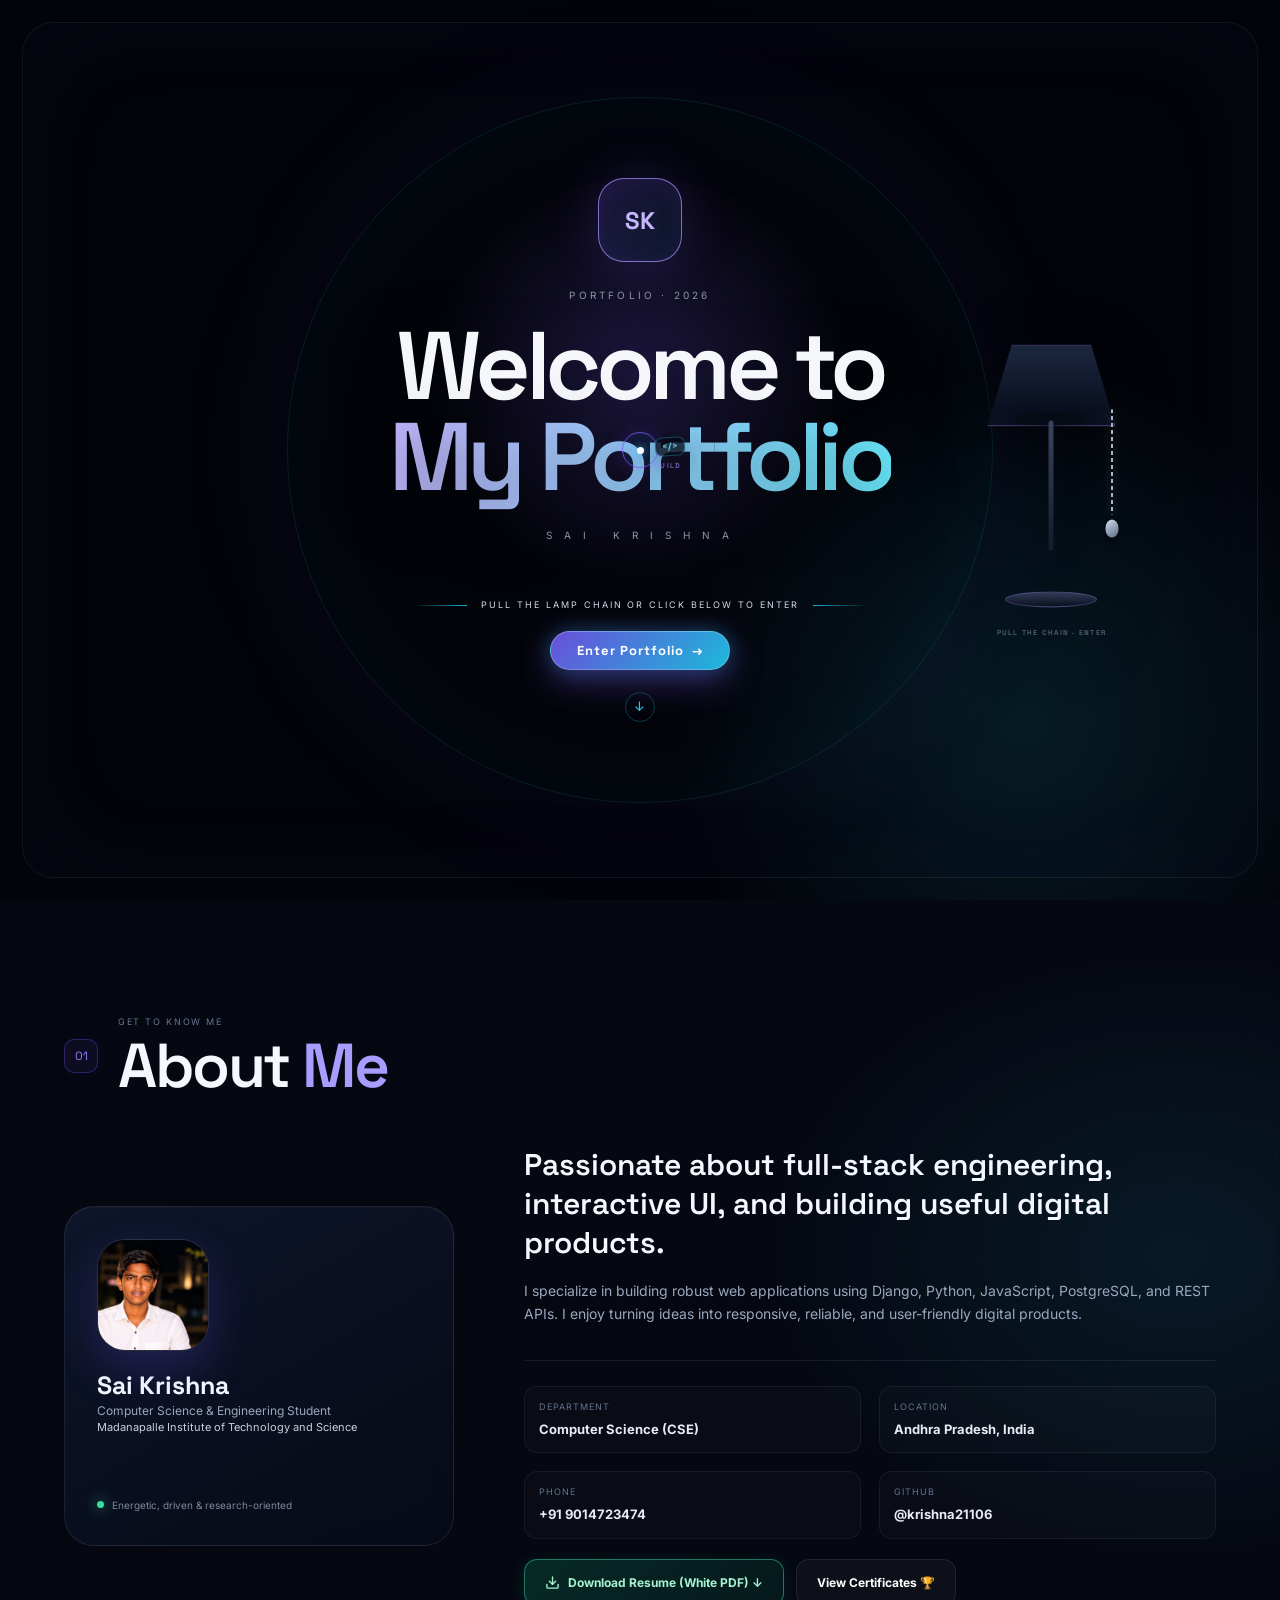
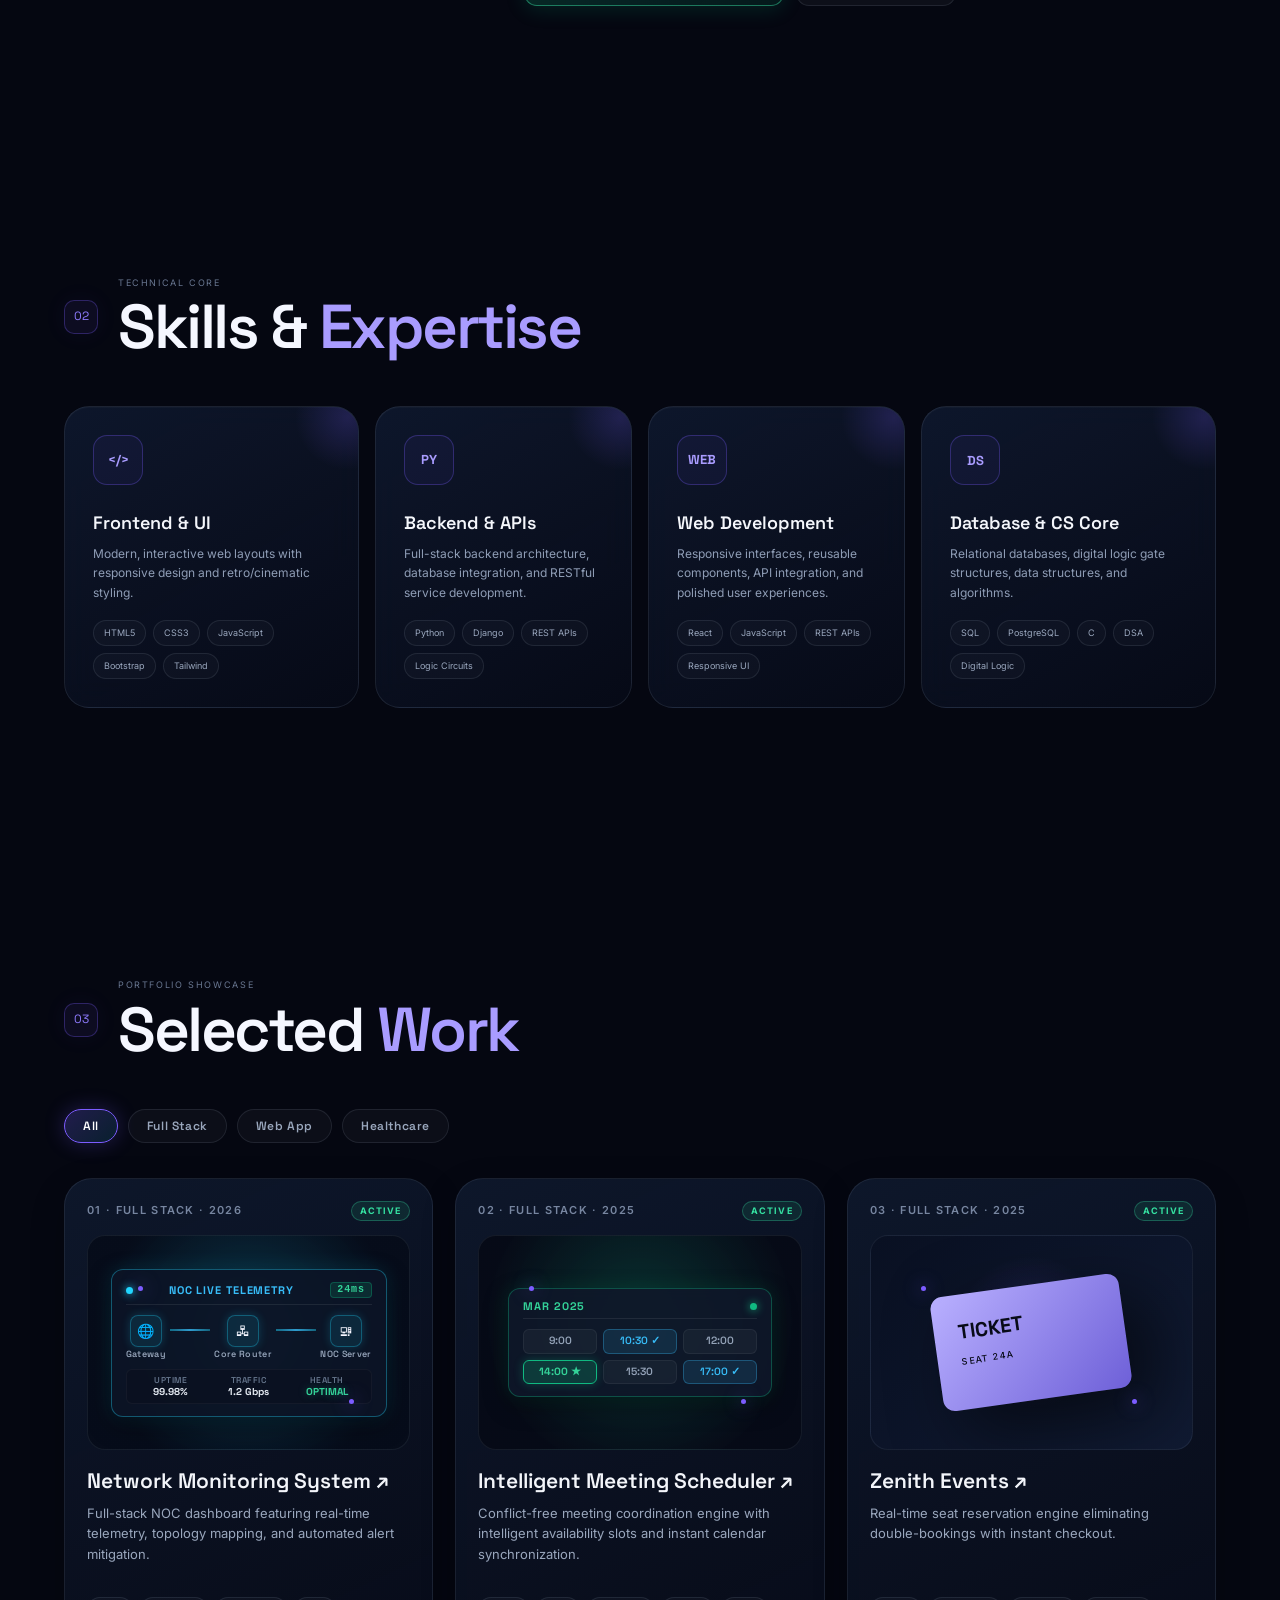
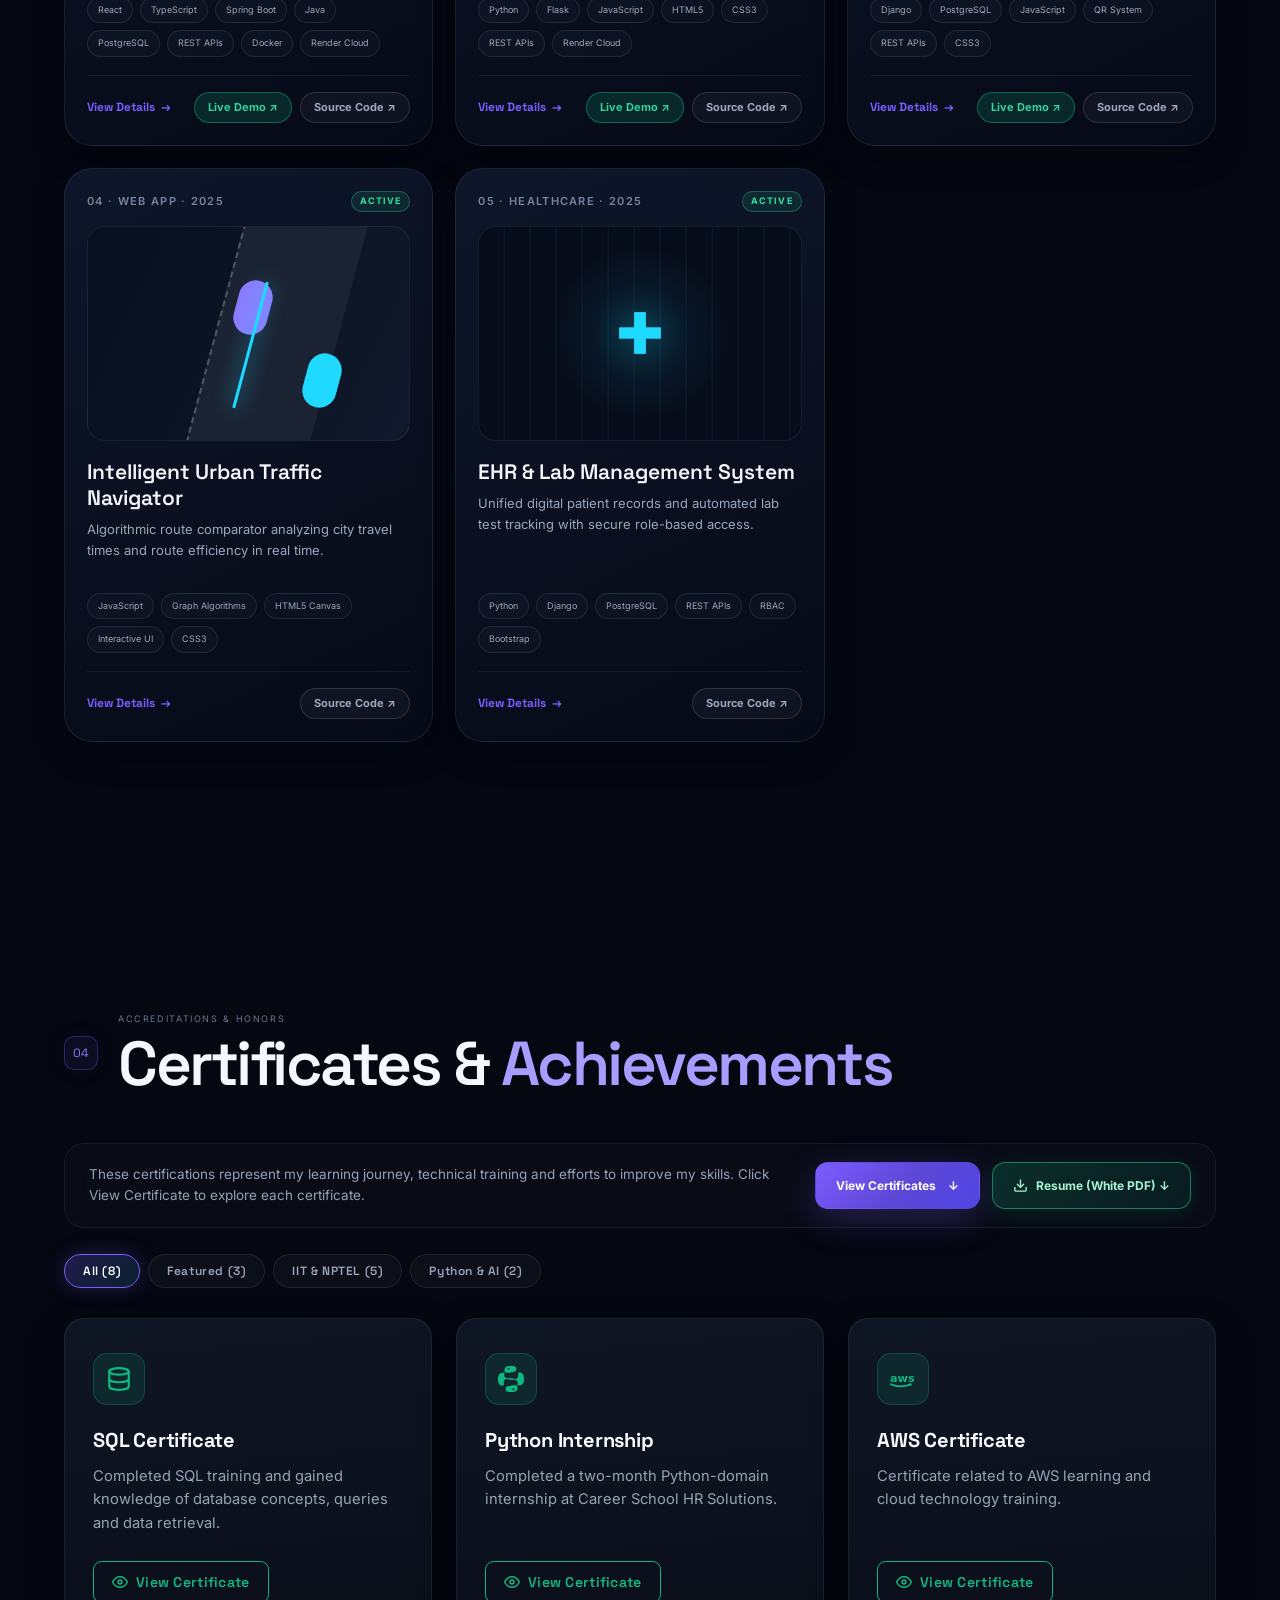
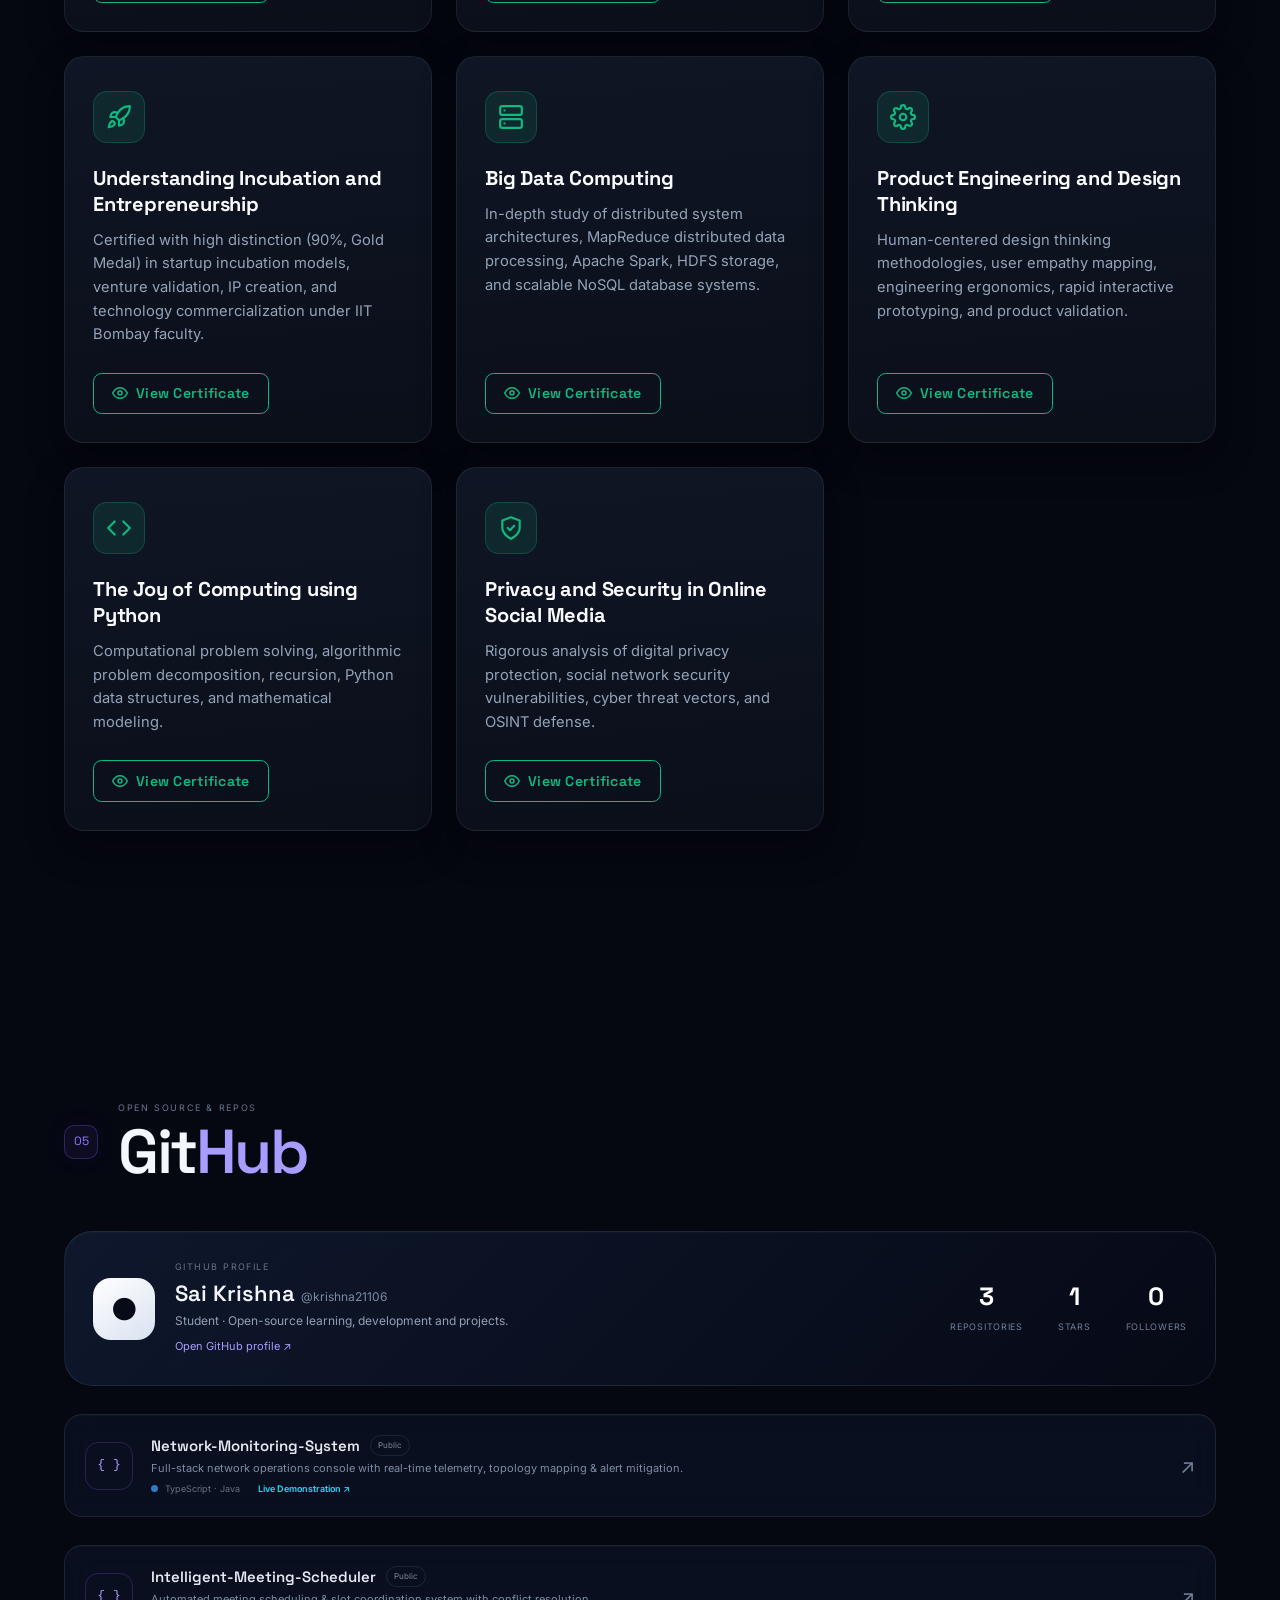
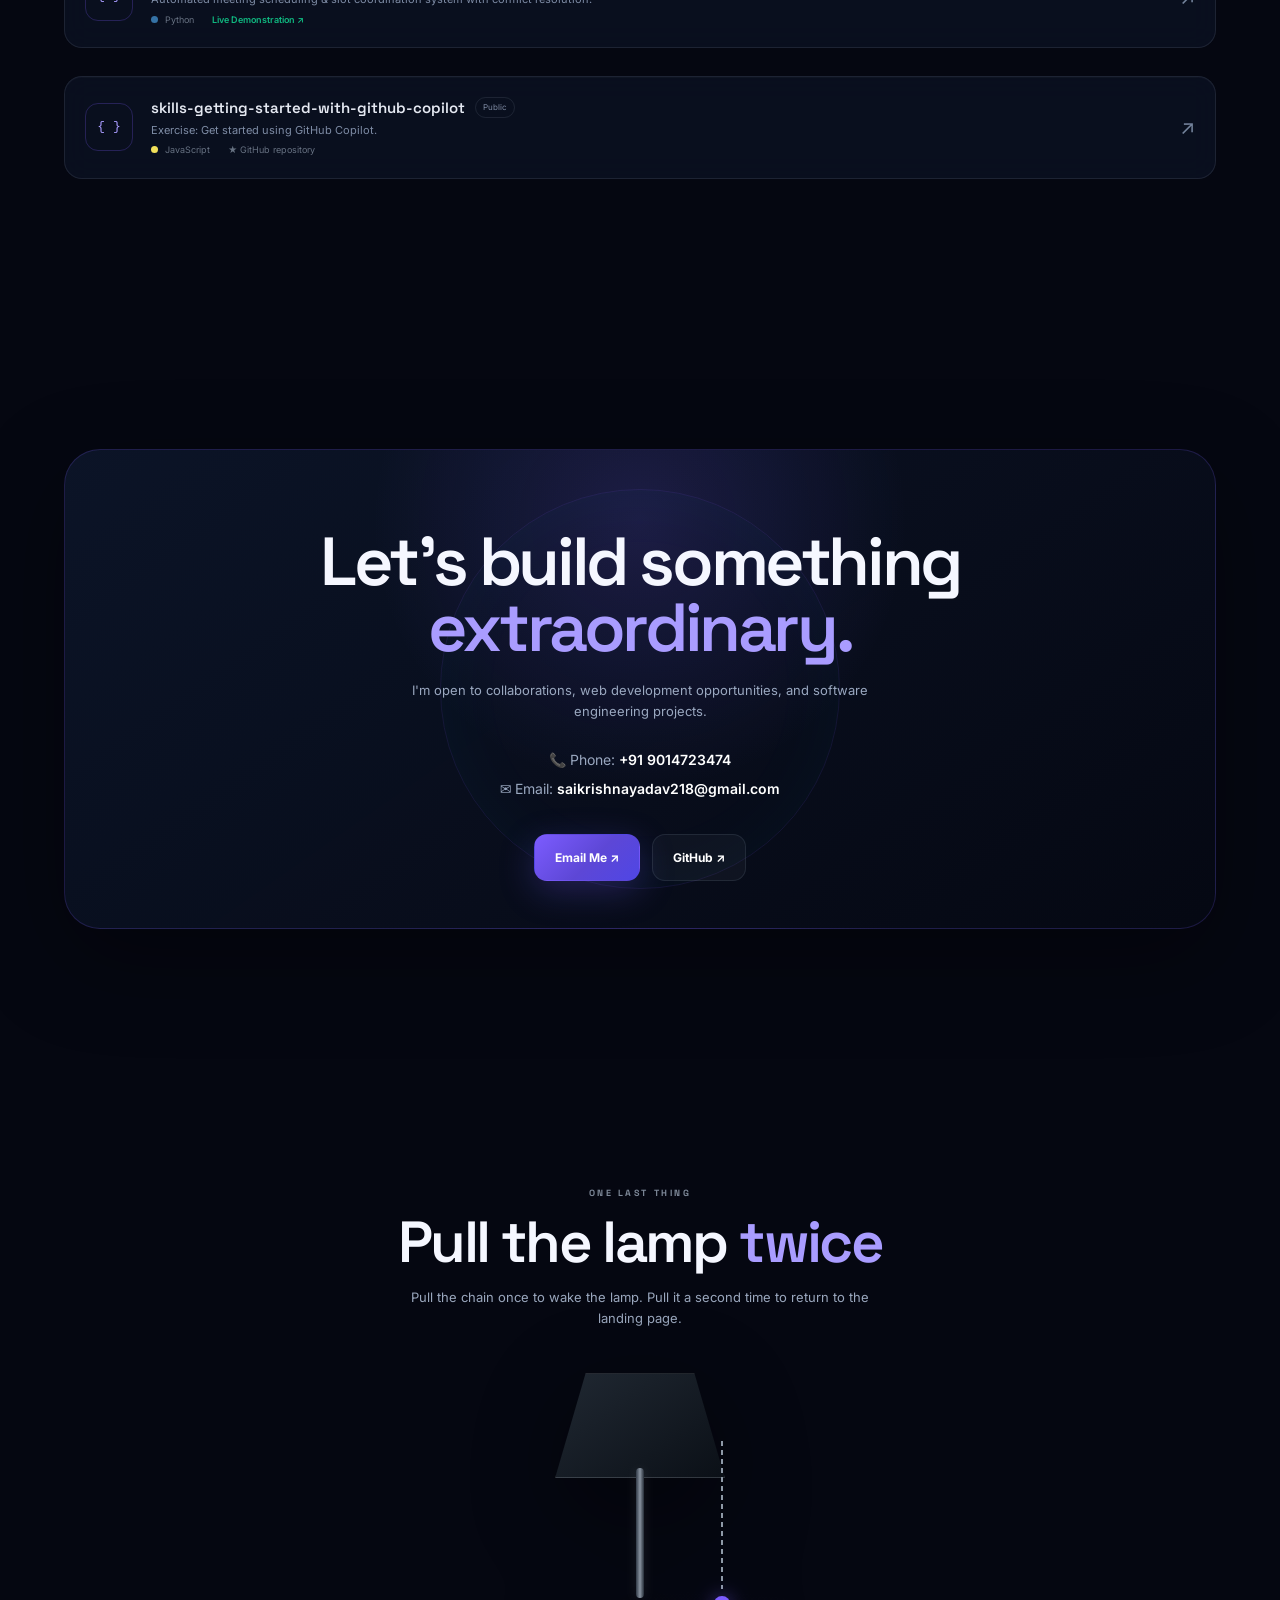
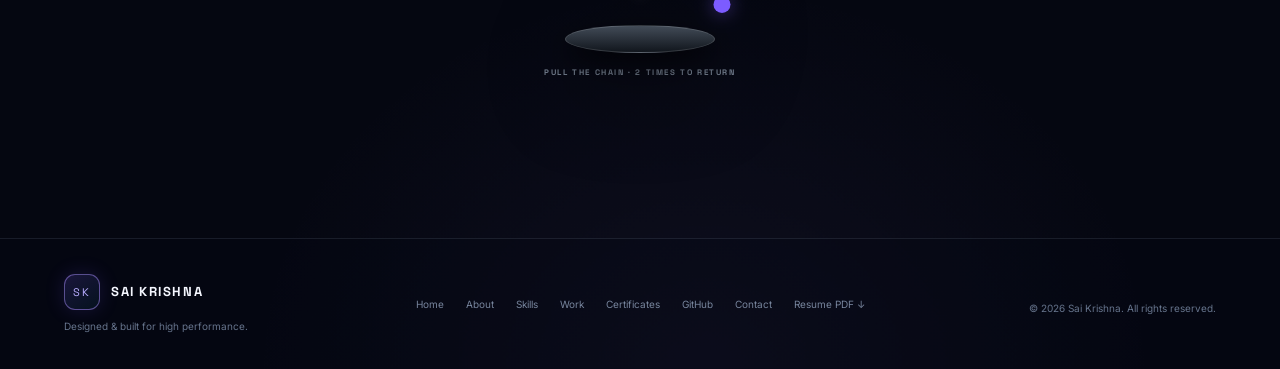
==== commit ffffc668: "Updated portfolio" ====
--- a/index.html
+++ b/index.html
@@ -11,7 +11,7 @@
   <link rel="preload" as="style" href="https://fonts.googleapis.com/css2?family=Inter:wght@400;500;600;700;800&family=Space+Grotesk:wght@500;600;700;800&display=swap">
   <link href="https://fonts.googleapis.com/css2?family=Inter:wght@400;500;600;700;800&family=Space+Grotesk:wght@500;600;700;800&display=swap" rel="stylesheet" media="print" onload="this.media='all'">
   <noscript><link rel="stylesheet" href="https://fonts.googleapis.com/css2?family=Inter:wght@400;500;600;700;800&family=Space+Grotesk:wght@500;600;700;800&display=swap"></noscript>
-  <link rel="stylesheet" href="style.css?v=2" />
+  <link rel="stylesheet" href="style.css?v=3" />
 </head>
 <body class="lamp-pending">
   <div class="welcome-screen" id="welcomeScreen" aria-label="Portfolio welcome screen">
@@ -284,7 +284,7 @@
           </div>
         </div>
         <div class="github-stats">
-          <div><strong id="repoCount" class="stat-counter">2</strong><span>Repositories</span></div>
+          <div><strong id="repoCount" class="stat-counter">3</strong><span>Repositories</span></div>
           <div><strong id="starCount" class="stat-counter">1</strong><span>Stars</span></div>
           <div><strong id="followCount" class="stat-counter">—</strong><span>Followers</span></div>
         </div>
@@ -293,11 +293,11 @@
         <div class="repo-card glass reveal tilt" style="--i: 2">
           <div class="repo-icon">{ }</div>
           <div class="repo-content">
-            <div class="repo-title"><a href="https://github.com/krishna21106/skills-getting-started-with-github-copilot" target="_blank" rel="noopener">skills-getting-started-with-github-copilot</a><span class="public">Public</span></div>
-            <p>Exercise: Get started using GitHub Copilot.</p>
-            <div class="repo-meta"><span><i class="dot js"></i> JavaScript</span><span>★ GitHub repository</span></div>
-          </div>
-          <a class="repo-arrow" href="https://github.com/krishna21106/skills-getting-started-with-github-copilot" target="_blank" rel="noopener" aria-label="Open repository on GitHub">↗</a>
+            <div class="repo-title"><a href="https://github.com/krishna21106/Network-Monitoring-System" target="_blank" rel="noopener">Network-Monitoring-System</a><span class="public">Public</span></div>
+            <p>Full-stack network operations console with real-time telemetry, topology mapping & alert mitigation.</p>
+            <div class="repo-meta"><span><i class="dot ts"></i> TypeScript · Java</span><span><a href="https://network-monitoring-system-2.onrender.com/login" target="_blank" rel="noopener" style="color: #20d9ff; font-weight: 600;">Live Demonstration ↗</a></span></div>
+          </div>
+          <a class="repo-arrow" href="https://network-monitoring-system-2.onrender.com/login" target="_blank" rel="noopener" aria-label="Open Network Monitoring System Live Demonstration">↗</a>
         </div>
         <div class="repo-card glass reveal tilt" style="--i: 3">
           <div class="repo-icon">{ }</div>
@@ -307,6 +307,15 @@
             <div class="repo-meta"><span><i class="dot py"></i> Python</span><span><a href="https://intelligent-meeting-scheduler.onrender.com/" target="_blank" rel="noopener" style="color: #10b981; font-weight: 600;">Live Demonstration ↗</a></span></div>
           </div>
           <a class="repo-arrow" href="https://intelligent-meeting-scheduler.onrender.com/" target="_blank" rel="noopener" aria-label="Open Intelligent Meeting Scheduler Live Demonstration">↗</a>
+        </div>
+        <div class="repo-card glass reveal tilt" style="--i: 4">
+          <div class="repo-icon">{ }</div>
+          <div class="repo-content">
+            <div class="repo-title"><a href="https://github.com/krishna21106/skills-getting-started-with-github-copilot" target="_blank" rel="noopener">skills-getting-started-with-github-copilot</a><span class="public">Public</span></div>
+            <p>Exercise: Get started using GitHub Copilot.</p>
+            <div class="repo-meta"><span><i class="dot js"></i> JavaScript</span><span>★ GitHub repository</span></div>
+          </div>
+          <a class="repo-arrow" href="https://github.com/krishna21106/skills-getting-started-with-github-copilot" target="_blank" rel="noopener" aria-label="Open repository on GitHub">↗</a>
         </div>
       </div>
     </section>
--- a/style.css
+++ b/style.css
@@ -1958,6 +1958,163 @@
   background: repeating-linear-gradient(90deg, transparent 0 24px, rgba(32, 217, 255, 0.05) 25px 26px);
 }
 
+/* Network Monitoring System Art */
+.network-art {
+  display: flex;
+  align-items: center;
+  justify-content: center;
+  background: radial-gradient(circle at 50% 45%, rgba(32, 217, 255, 0.22) 0%, rgba(6, 12, 26, 0.85) 75%), #050b18;
+  position: relative;
+  overflow: hidden;
+}
+
+.network-pulse-card {
+  width: 86%;
+  background: rgba(13, 21, 38, 0.9);
+  border: 1px solid rgba(32, 217, 255, 0.35);
+  border-radius: 12px;
+  padding: 12px 14px;
+  box-shadow: 0 8px 24px rgba(0, 0, 0, 0.45), 0 0 20px rgba(32, 217, 255, 0.15);
+  backdrop-filter: blur(8px);
+  transition: transform var(--dur-fast) ease, border-color var(--dur-fast) ease, box-shadow var(--dur-fast) ease;
+}
+
+.project-card:hover .network-pulse-card {
+  transform: translateY(-3px) scale(1.02);
+  border-color: rgba(32, 217, 255, 0.7);
+  box-shadow: 0 12px 30px rgba(0, 0, 0, 0.5), 0 0 30px rgba(32, 217, 255, 0.3);
+}
+
+.network-header {
+  display: flex;
+  align-items: center;
+  justify-content: space-between;
+  font: 700 11px/1 "Space Grotesk", sans-serif;
+  letter-spacing: 0.08em;
+  color: #38bdf8;
+  margin-bottom: 10px;
+  padding-bottom: 6px;
+  border-bottom: 1px solid rgba(255, 255, 255, 0.08);
+}
+
+.net-status-dot {
+  width: 7px;
+  height: 7px;
+  border-radius: 50%;
+  background: #20d9ff;
+  box-shadow: 0 0 8px #20d9ff;
+  animation: netPulseDot 2s infinite ease-in-out;
+}
+
+@keyframes netPulseDot {
+  0%, 100% { transform: scale(1); opacity: 1; }
+  50% { transform: scale(1.35); opacity: 0.7; }
+}
+
+.net-ping {
+  font: 600 10px/1 monospace;
+  color: #34d399;
+  background: rgba(16, 185, 129, 0.15);
+  padding: 2px 6px;
+  border-radius: 4px;
+  border: 1px solid rgba(16, 185, 129, 0.3);
+}
+
+.network-topology-nodes {
+  display: flex;
+  align-items: center;
+  justify-content: space-between;
+  margin-bottom: 10px;
+  position: relative;
+}
+
+.net-node {
+  display: flex;
+  flex-direction: column;
+  align-items: center;
+  gap: 3px;
+  z-index: 2;
+}
+
+.net-node .node-icon {
+  width: 32px;
+  height: 32px;
+  border-radius: 8px;
+  background: rgba(32, 217, 255, 0.1);
+  border: 1px solid rgba(32, 217, 255, 0.3);
+  display: flex;
+  align-items: center;
+  justify-content: center;
+  font-size: 14px;
+  box-shadow: 0 0 10px rgba(32, 217, 255, 0.2);
+}
+
+.net-node .node-lbl {
+  font: 600 9px/1 "Space Grotesk", sans-serif;
+  color: #94a3b8;
+  letter-spacing: 0.04em;
+}
+
+.net-cable {
+  flex: 1;
+  height: 2px;
+  background: linear-gradient(90deg, rgba(32, 217, 255, 0.4), rgba(56, 189, 248, 0.8), rgba(32, 217, 255, 0.4));
+  margin: 0 4px;
+  margin-bottom: 14px;
+  position: relative;
+  overflow: hidden;
+}
+
+.net-cable::after {
+  content: "";
+  position: absolute;
+  top: 0;
+  left: -50%;
+  width: 50%;
+  height: 100%;
+  background: #ffffff;
+  box-shadow: 0 0 6px #20d9ff;
+  animation: netFlow 2s linear infinite;
+}
+
+@keyframes netFlow {
+  0% { left: -50%; }
+  100% { left: 150%; }
+}
+
+.network-metrics-row {
+  display: grid;
+  grid-template-columns: repeat(3, 1fr);
+  gap: 6px;
+  background: rgba(10, 16, 30, 0.6);
+  padding: 6px 8px;
+  border-radius: 6px;
+  border: 1px solid rgba(255, 255, 255, 0.04);
+}
+
+.net-metric {
+  display: flex;
+  flex-direction: column;
+  align-items: center;
+  gap: 2px;
+}
+
+.net-metric span {
+  font: 600 8.5px/1 "Space Grotesk", sans-serif;
+  color: #64748b;
+  letter-spacing: 0.06em;
+}
+
+.net-metric b {
+  font: 700 10px/1 "Space Grotesk", monospace;
+  color: #e2e8f0;
+}
+
+.net-metric b.online-text {
+  color: #34d399;
+  text-shadow: 0 0 8px rgba(52, 211, 153, 0.4);
+}
+
 /* Scheduler Art */
 .scheduler-art {
   display: flex;
@@ -2511,6 +2668,14 @@
 
 .dot.js {
   background: #f1e05a;
+}
+
+.dot.py {
+  background: #3572A5;
+}
+
+.dot.ts {
+  background: #3178c6;
 }
 
 .repo-arrow {
